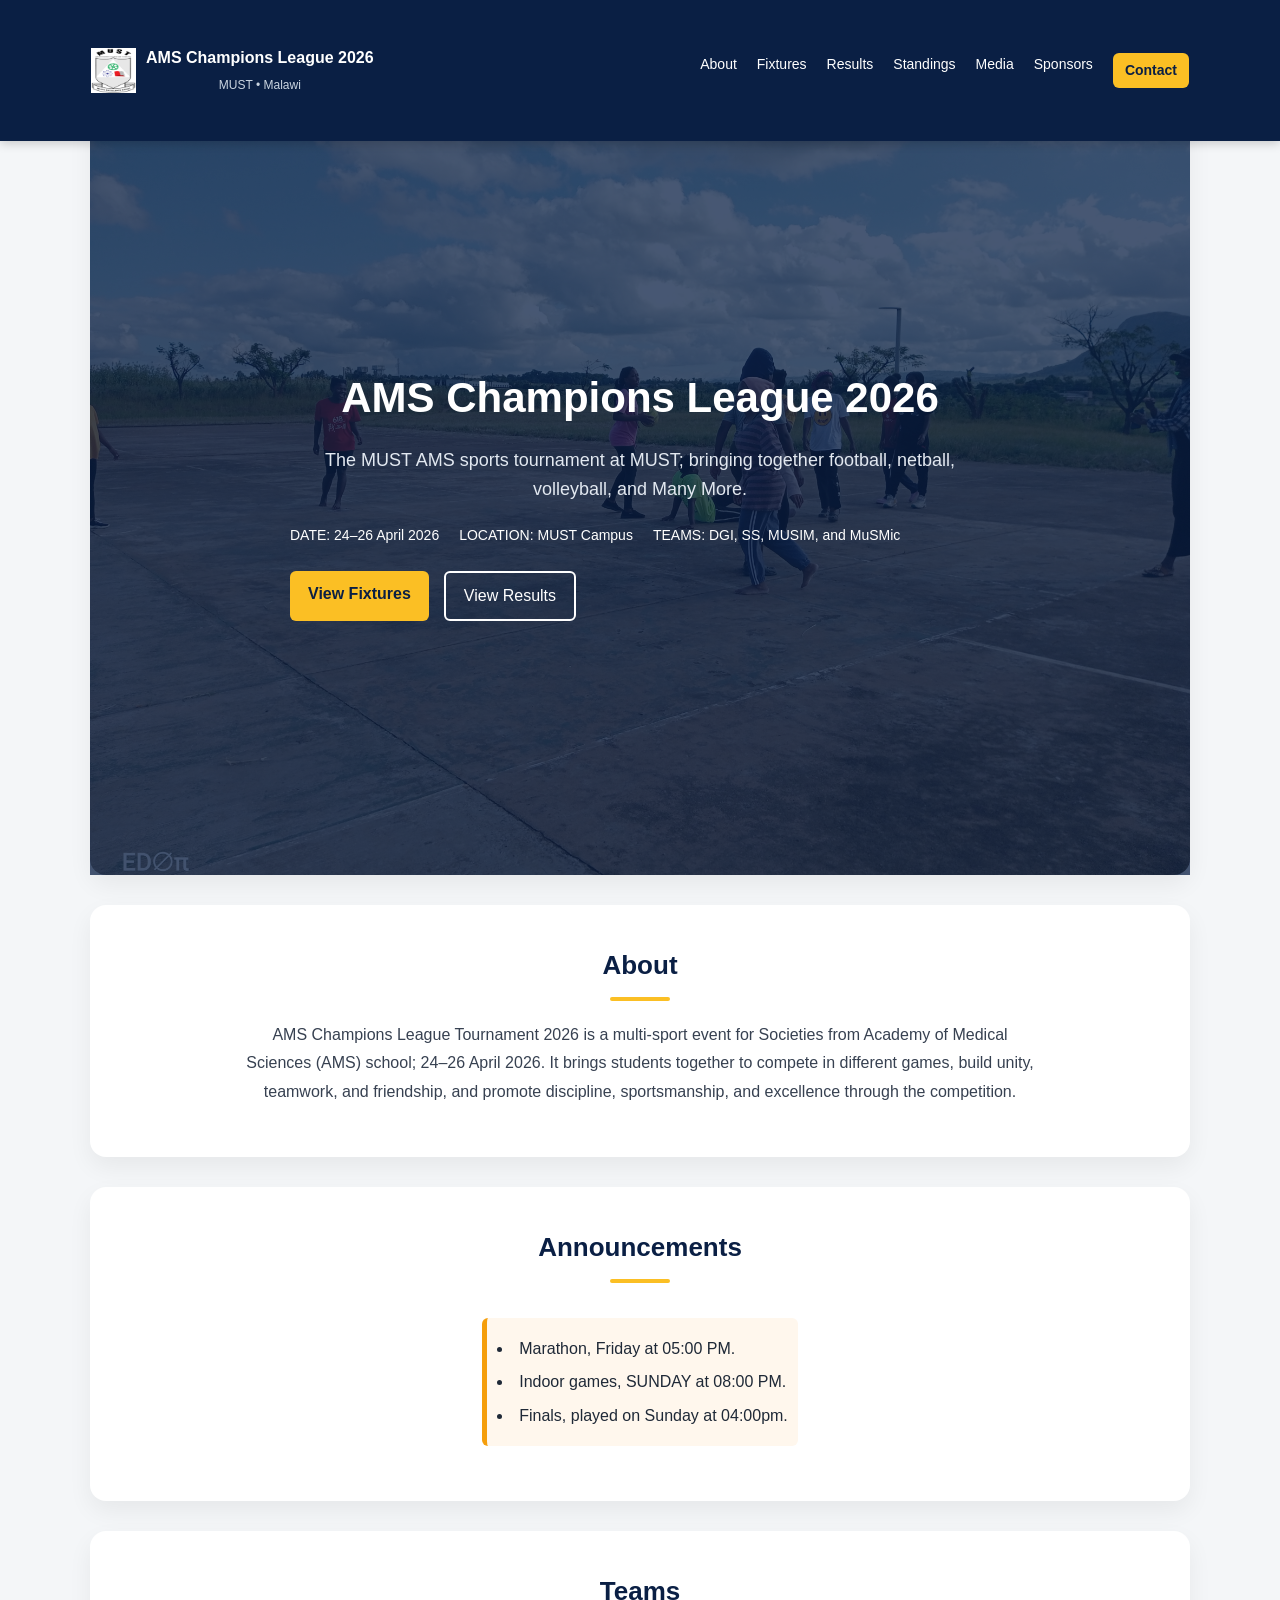
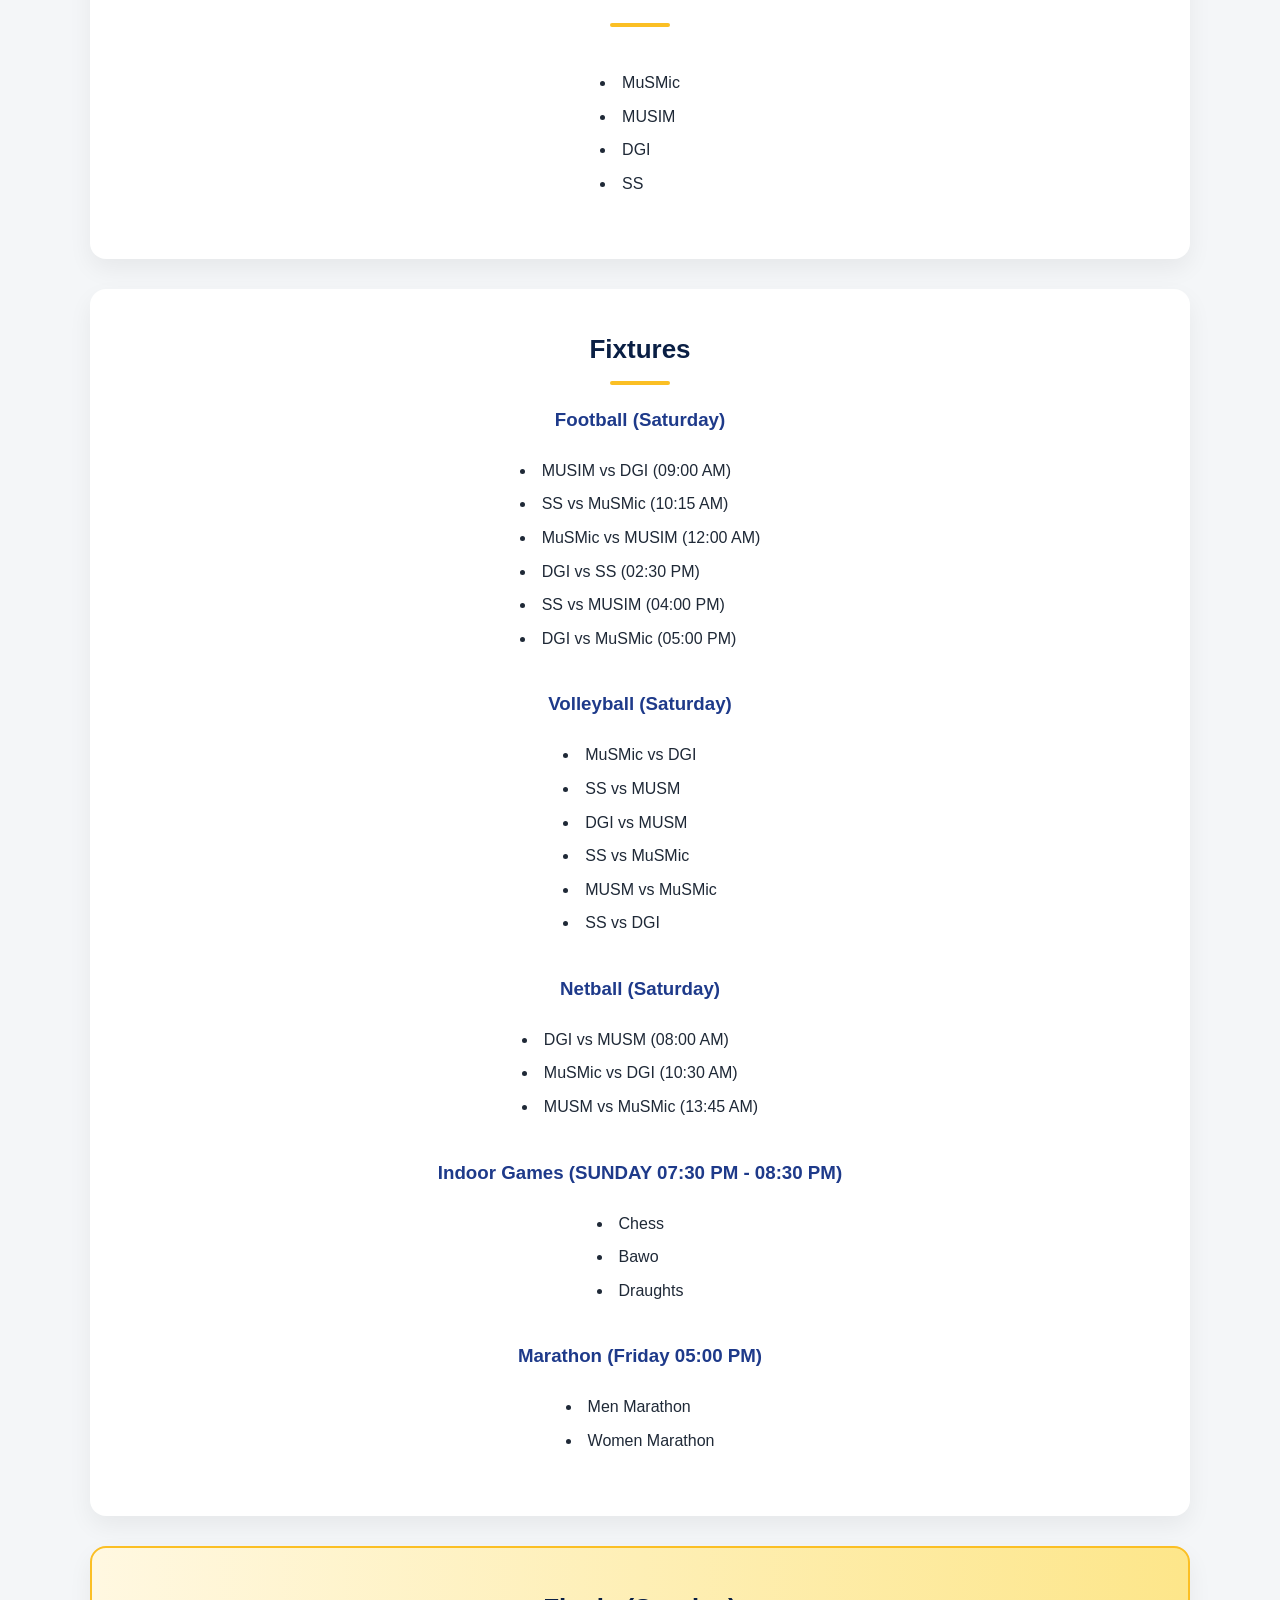
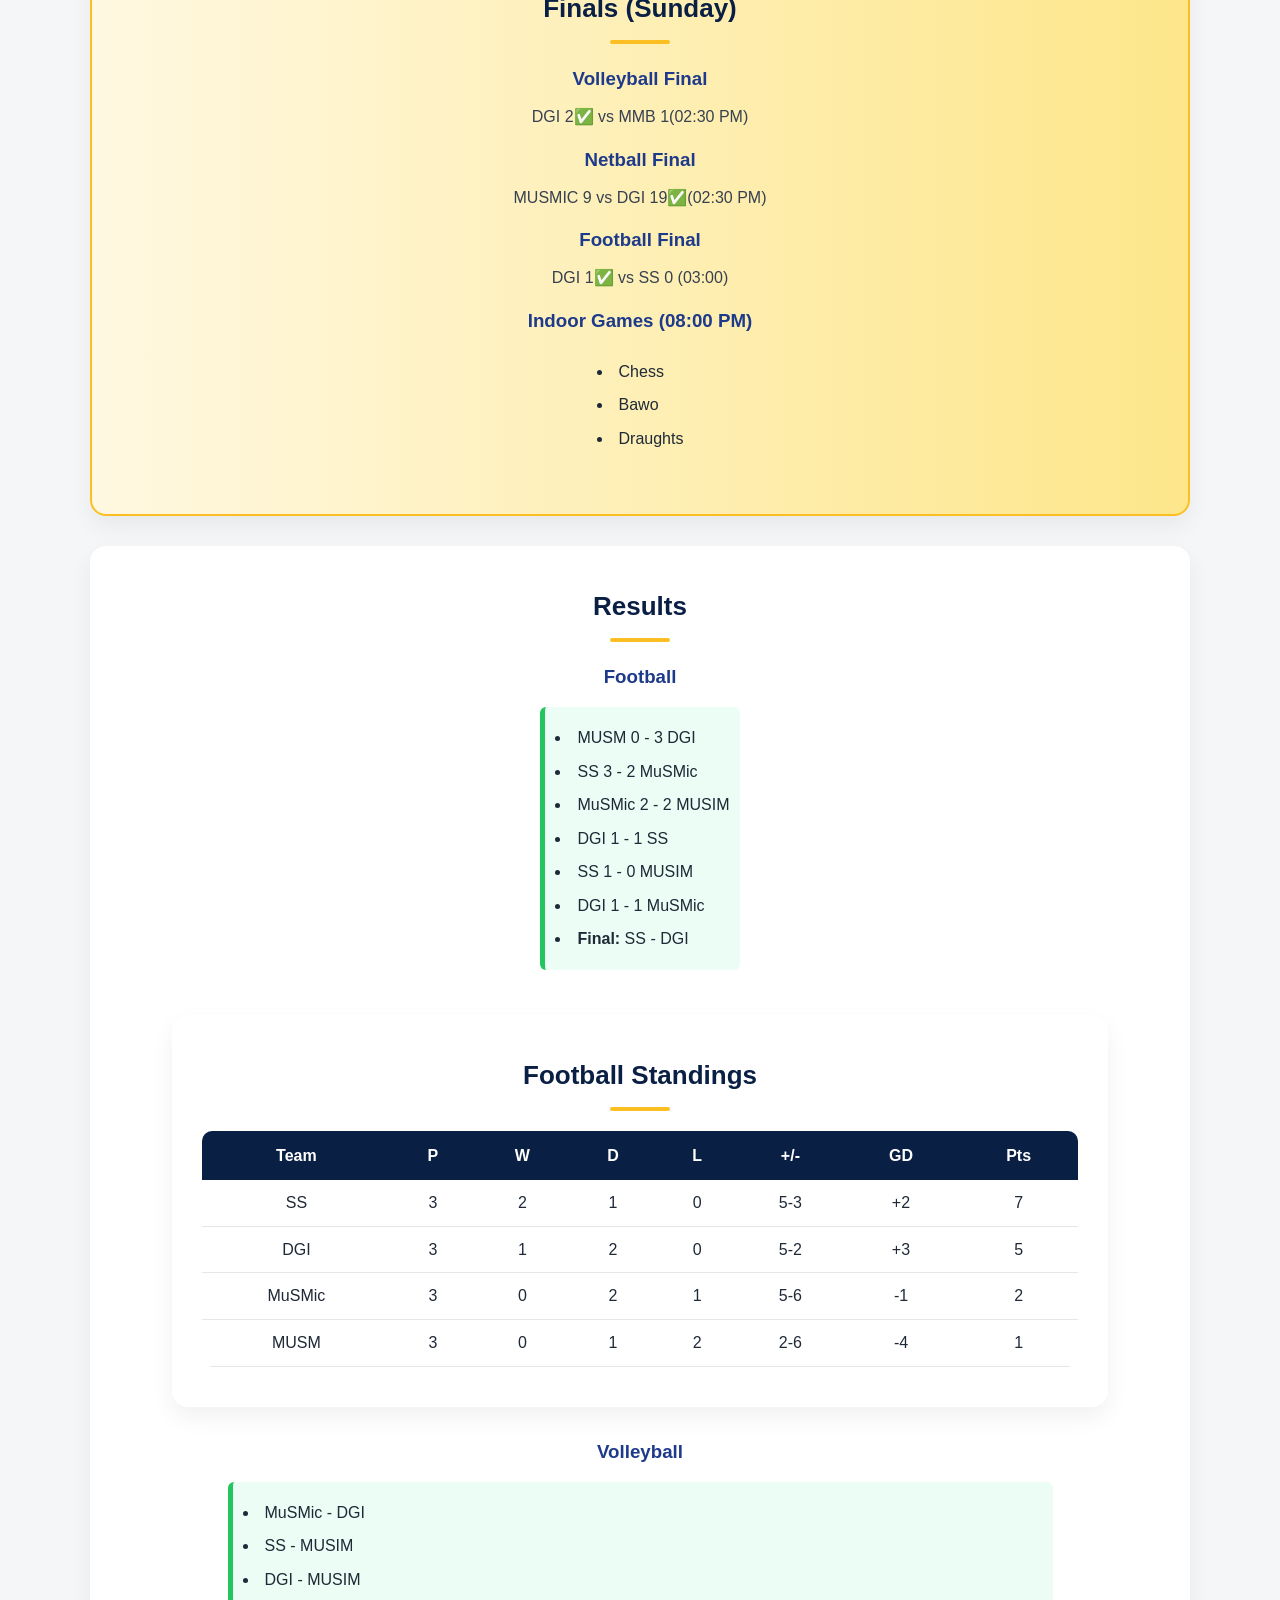
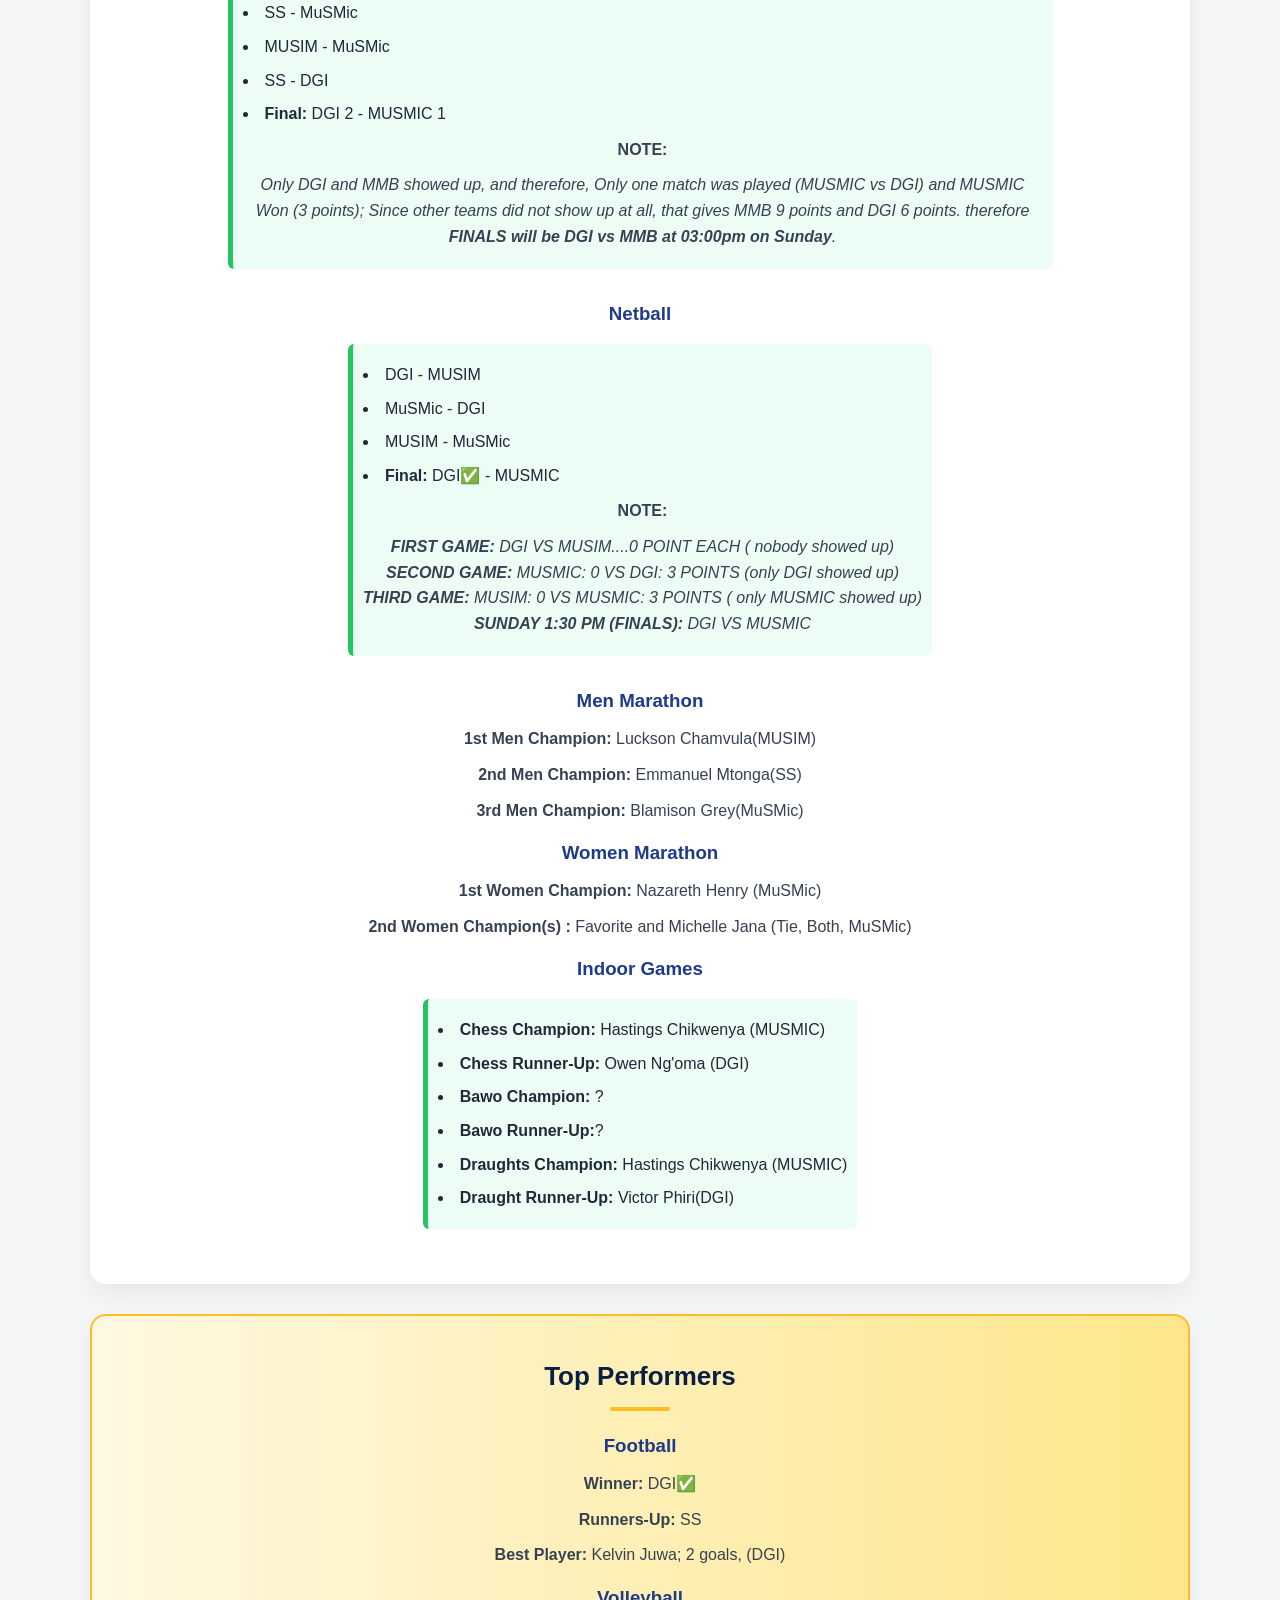
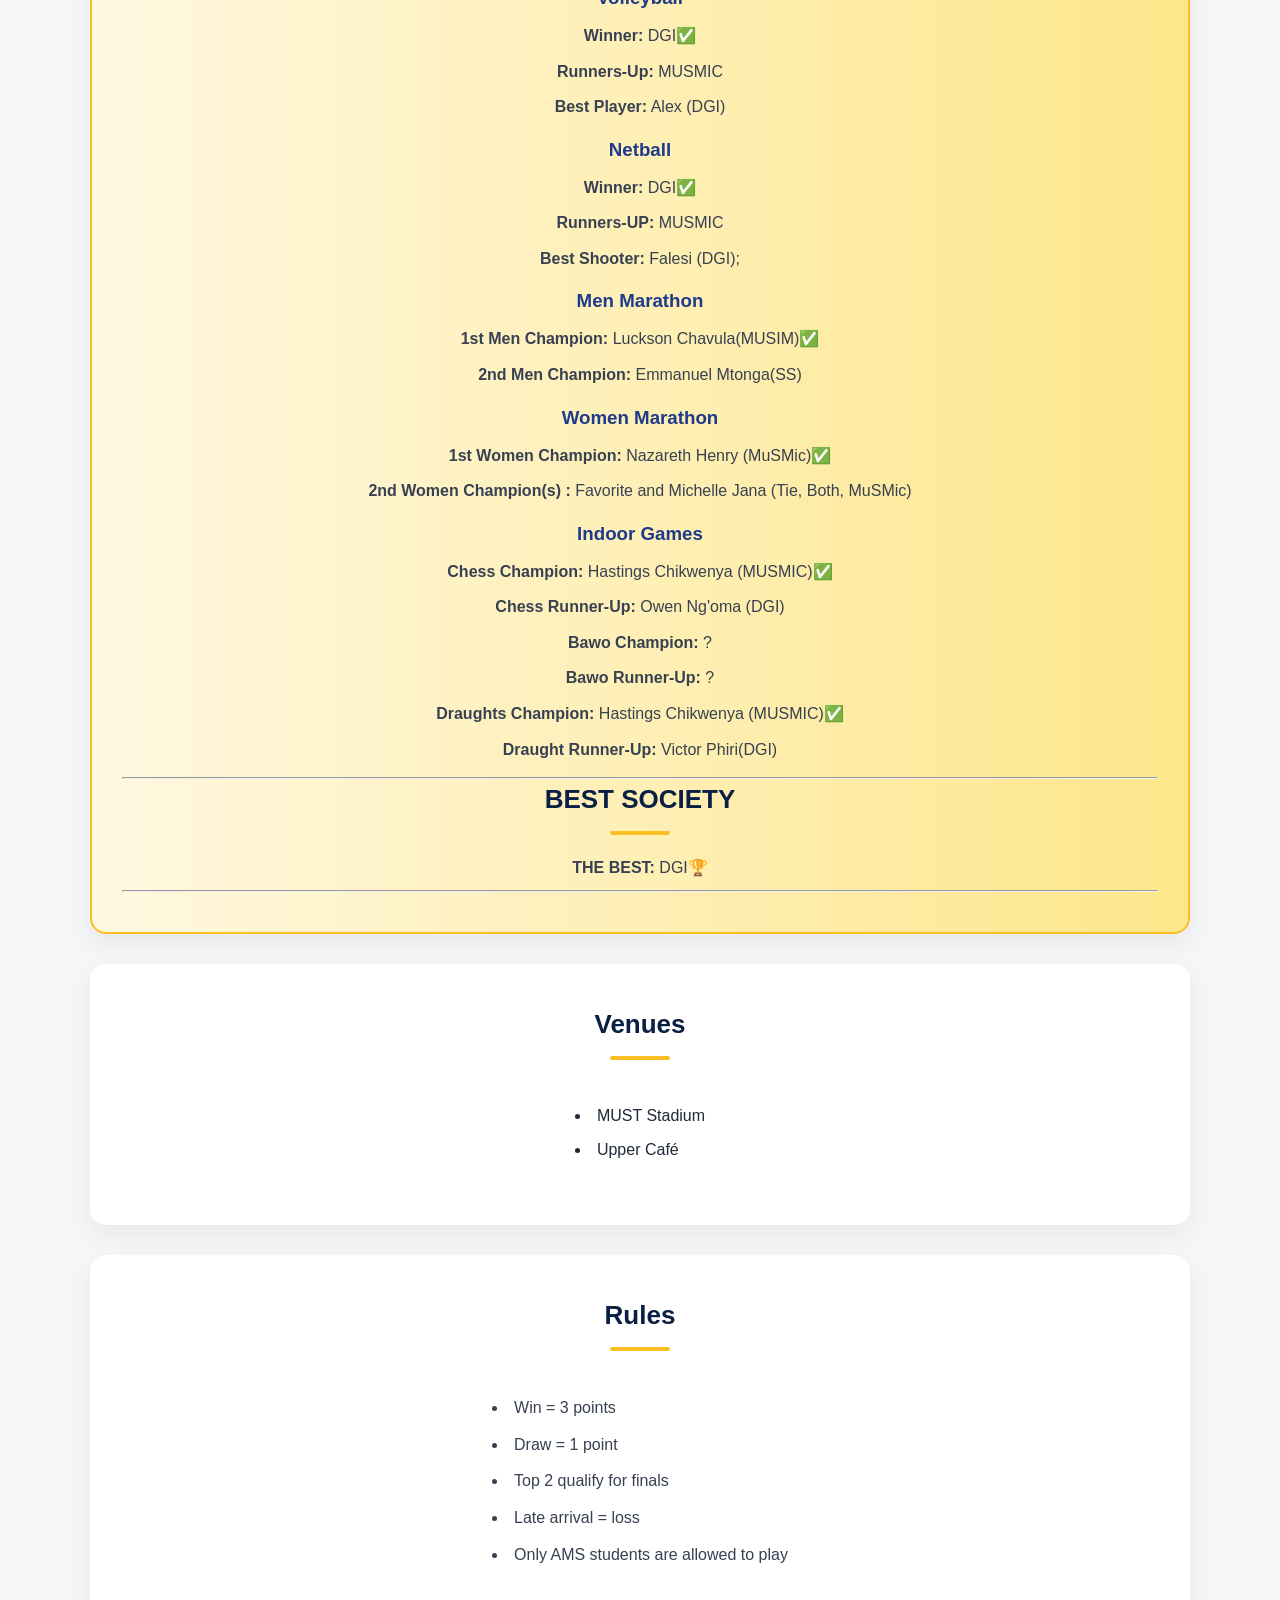
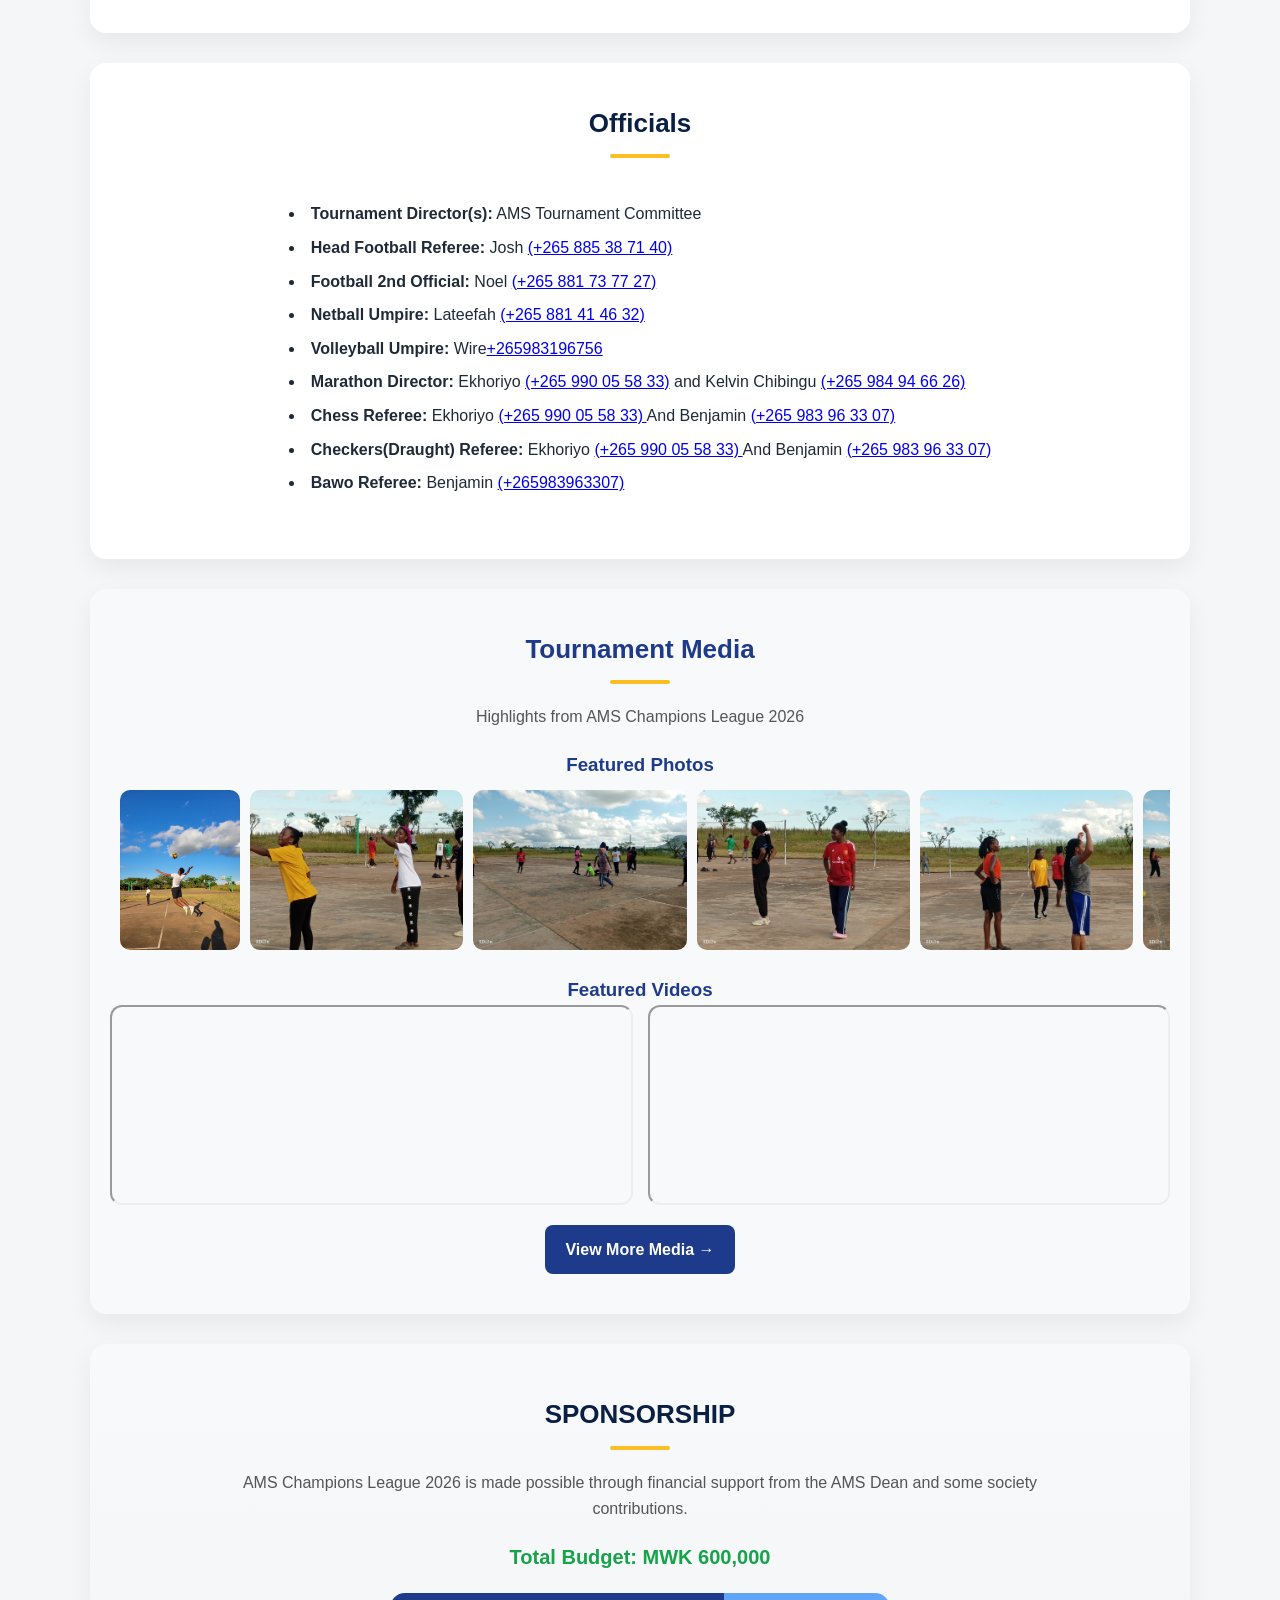
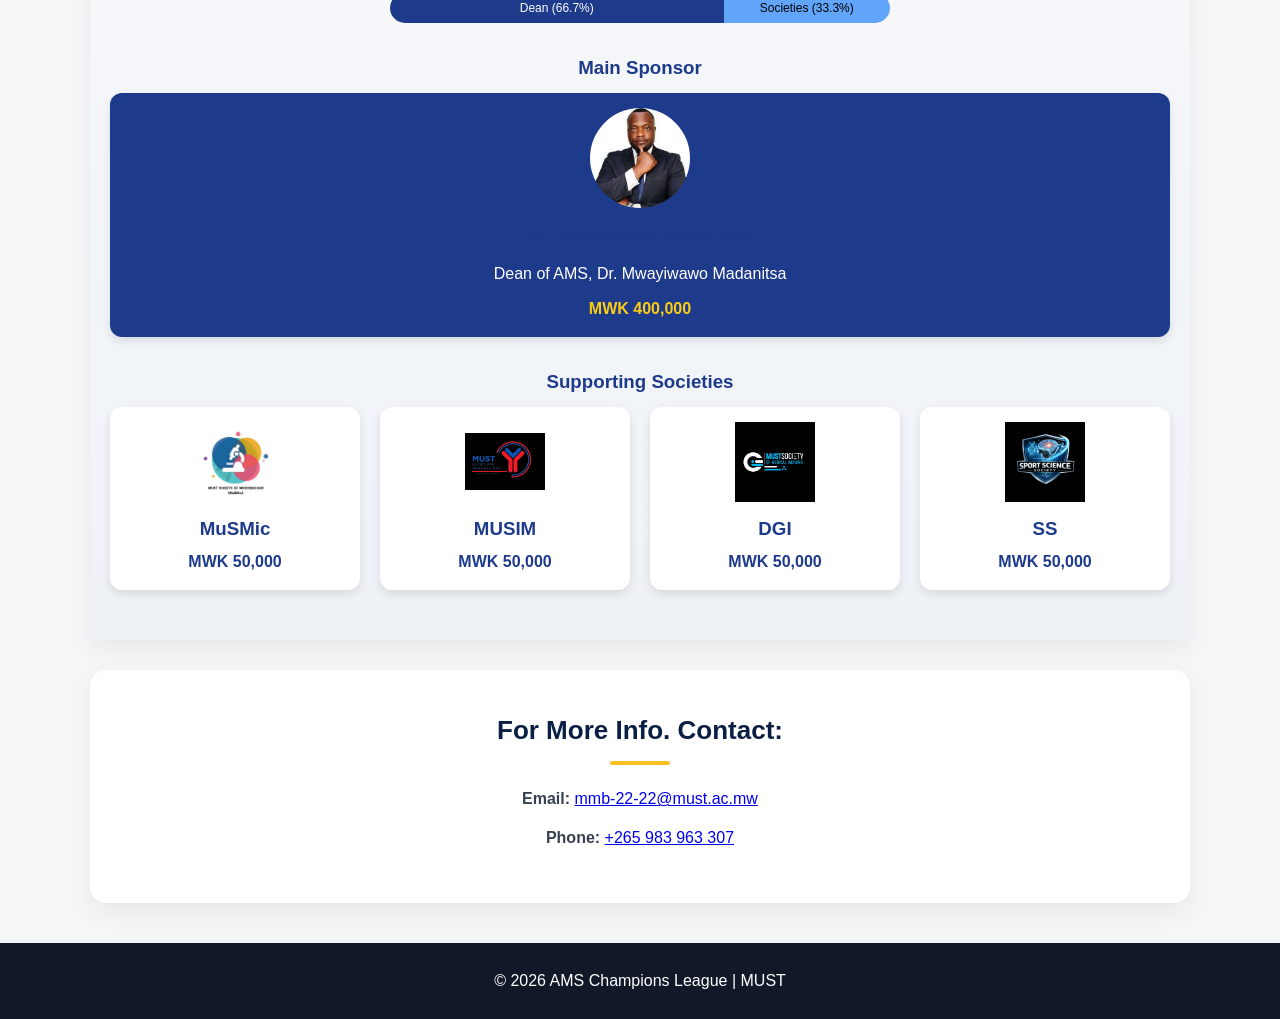
==== index.html @ af63aebc "Update index.html" ====
<!doctype html>
<html lang="en">
  <head>
    <meta charset="UTF-8" />
    <meta name="viewport" content="width=device-width, initial-scale=1.0" />

    <!-- SEO TITLE -->
    <title>AMS Champions League 2026 | MUST Sports Tournament Malawi</title>

    <!-- SEO META -->
    <meta
      name="description"
      content="AMS Champions League Tournament 2026 at MUST Malawi. Fixtures, results, standings, and top performers from football, netball, volleyball, and marathon."
    />

    <meta
      name="keywords"
      content="AMS tournament MUST, Malawi sports tournament, university football Malawi, netball, volleyball, MUST AMS Champions League"
    />

    <meta name="author" content="AMS Tournament Committee" />

    <!-- GOOGLE VERIFICATION (REPLACE CONTENT) -->
    <meta
      name="google-site-verification"
      content="n_PELz0Pw5hEDOV2VxCA59OP6aTPgPUkSBhqLJ1dnFs"
    />
    <!-- ROBOTS -->
    <meta name="robots" content="index, follow" />
    <link rel="stylesheet" href="styles.css" />
  </head>

  <body>
    <!-- ===== HEADER ===== -->
    <!-- ===== HEADER / NAVBAR (PRO LEVEL) ===== -->
    <header class="main-header">
      <div class="container nav-container">
        <!-- LOGO + TITLE -->
        <div class="brand">
          <img src="media/must logo.png" alt="MUST Logo" />
          <div>
            <h1>AMS Champions League 2026</h1>
            <span>MUST • Malawi</span>
          </div>
        </div>

        <!-- NAVIGATION -->
        <nav class="nav-links">
          <a href="#about">About</a>
          <a href="#fixtures">Fixtures</a>
          <a href="#results">Results</a>
          <a href="#standings">Standings</a>
          <a href="#media">Media</a>
          <a href="#sponsors">Sponsors</a>
          <a href="#contact" class="nav-cta">Contact</a>
        </nav>
      </div>
    </header>

    <!-- ===== HERO SECTION (VERY IMPORTANT) ===== -->
    <section class="hero">
      <div class="hero-overlay"></div>

      <div class="hero-content container">
        <h1>AMS Champions League 2026</h1>
        <p class="hero-subtitle">
          The MUST AMS sports tournament at MUST; bringing together football,
          netball, volleyball, and Many More.
        </p>

        <div class="hero-info">
          <span>DATE: 24–26 April 2026</span>
          <span>LOCATION: MUST Campus</span>
          <span>TEAMS: DGI, SS, MUSIM, and MuSMic </span>
        </div>

        <div class="hero-buttons">
          <a href="#fixtures" class="btn-primary">View Fixtures</a>
          <a href="#results" class="btn-secondary">View Results</a>
        </div>
      </div>
    </section>
    <!-- ===== ABOUT ===== -->
    <section id="about">
      <h2>About</h2>
      <p>
        AMS Champions League Tournament 2026 is a multi-sport event for
        Societies from Academy of Medical Sciences (AMS) school; 24–26 April
        2026. It brings students together to compete in different games, build
        unity, teamwork, and friendship, and promote discipline, sportsmanship,
        and excellence through the competition.
      </p>
    </section>

    <!-- ===== ANNOUNCEMENTS ===== -->
    <section id="announcements">
      <h2>Announcements</h2>
      <ul>
        <li>Marathon, Friday at 05:00 PM.</li>
        <li>Indoor games, SUNDAY at 08:00 PM.</li>
        <li>Finals, played on Sunday at 04:00pm.</li>
      </ul>
    </section>

    <!-- ===== TEAMS ===== -->
    <section id="teams">
      <h2>Teams</h2>
      <ul>
        <li>MuSMic</li>
        <li>MUSIM</li>
        <li>DGI</li>
        <li>SS</li>
      </ul>
    </section>

    <!-- ===== FIXTURES ===== -->
    <section id="fixtures">
      <h2>Fixtures</h2>

      <h3>Football (Saturday)</h3>
      <ul>
        <li>MUSIM vs DGI (09:00 AM)</li>
        <li>SS vs MuSMic (10:15 AM)</li>
        <li>MuSMic vs MUSIM (12:00 AM)</li>
        <li>DGI vs SS (02:30 PM)</li>
        <li>SS vs MUSIM (04:00 PM)</li>
        <li>DGI vs MuSMic (05:00 PM)</li>
      </ul>

      <h3>Volleyball (Saturday)</h3>
      <ul>
        <li>MuSMic vs DGI</li>
        <li>SS vs MUSM</li>
        <li>DGI vs MUSM</li>
        <li>SS vs MuSMic</li>
        <li>MUSM vs MuSMic</li>
        <li>SS vs DGI</li>
      </ul>

      <h3>Netball (Saturday)</h3>
      <ul>
        <li>DGI vs MUSM (08:00 AM)</li>
        <li>MuSMic vs DGI (10:30 AM)</li>
        <li>MUSM vs MuSMic (13:45 AM)</li>
      </ul>

      <h3>Indoor Games (SUNDAY 07:30 PM - 08:30 PM)</h3>
      <ul>
        <li>Chess</li>
        <li>Bawo</li>
        <li>Draughts</li>
      </ul>

      <h3>Marathon (Friday 05:00 PM)</h3>
      <ul>
        <li>Men Marathon</li>
        <li>Women Marathon</li>
      </ul>
    </section>

    <!-- ===== FINALS ===== -->
    <section id="finals">
      <h2>Finals (Sunday)</h2>

      <h3>Volleyball Final</h3>
      <p>DGI 2✅ vs MMB 1(02:30 PM)</p>

      <h3>Netball Final</h3>
      <p>MUSMIC 9 vs DGI 19✅(02:30 PM)</p>

      <h3>Football Final</h3>
      <p>DGI 1✅ vs SS 0 (03:00)</p>

      <h3>Indoor Games (08:00 PM)</h3>
      <ul>
        <li>Chess</li>
        <li>Bawo</li>
        <li>Draughts</li>
      </ul>
    </section>

    <!-- ===== RESULTS ===== -->
    <!-- ===== STANDINGS ===== -->
    <section id="results">
      <h2>Results</h2>

      <h3>Football</h3>
      <ul>
        <li>MUSM 0 - 3 DGI</li>
        <li>SS 3 - 2 MuSMic</li>
        <li>MuSMic 2 - 2 MUSIM</li>
        <li>DGI 1 - 1 SS</li>
        <li>SS 1 - 0 MUSIM</li>
        <li>DGI 1 - 1 MuSMic</li>
        <li><strong>Final:</strong> SS - DGI</li>
      </ul>
      <section id="standings">
        <h2>Football Standings</h2>
        <table>
          <tr>
            <th>Team</th>
            <th>P</th>
            <th>W</th>
            <th>D</th>
            <th>L</th>
            <th>+/-</th>
            <th>GD</th>
            <th>Pts</th>
          </tr>
          <tr>
            <td>SS</td>
            <td>3</td>
            <td>2</td>
            <td>1</td>
            <td>0</td>
            <td>5-3</td>
            <td>+2</td>
            <td>7</td>
          </tr>
          <tr>
            <td>DGI</td>
            <td>3</td>
            <td>1</td>
            <td>2</td>
            <td>0</td>
            <td>5-2</td>
            <td>+3</td>
            <td>5</td>
          </tr>

          <tr>
            <td>MuSMic</td>
            <td>3</td>
            <td>0</td>
            <td>2</td>
            <td>1</td>
            <td>5-6</td>
            <td>-1</td>
            <td>2</td>
          </tr>
          <tr>
            <td>MUSM</td>
            <td>3</td>
            <td>0</td>
            <td>1</td>
            <td>2</td>
            <td>2-6</td>
            <td>-4</td>
            <td>1</td>
          </tr>
        </table>
      </section>

      <h3>Volleyball</h3>
      <ul>
        <li>MuSMic - DGI</li>
        <li>SS - MUSIM</li>
        <li>DGI - MUSIM</li>
        <li>SS - MuSMic</li>
        <li>MUSIM - MuSMic</li>
        <li>SS - DGI</li>
        <li><strong>Final:</strong> DGI 2 - MUSMIC 1</li>
        <p><strong>NOTE:</strong></p>
        <p>
          <em>
            Only DGI and MMB showed up, and therefore, Only one match was played
            (MUSMIC vs DGI) and MUSMIC Won (3 points); Since other teams did not
            show up at all, that gives MMB 9 points and DGI 6 points.
            therefore<strong>
              FINALS will be DGI vs MMB at 03:00pm on Sunday</strong
            >.
          </em>
        </p>
      </ul>

      <h3>Netball</h3>
      <ul>
        <li>DGI - MUSIM</li>
        <li>MuSMic - DGI</li>
        <li>MUSIM - MuSMic</li>
        <li><strong>Final:</strong> DGI✅ - MUSMIC</li>
        <p><strong>NOTE:</strong></p>
        <p>
          <em>
            <strong>FIRST GAME:</strong>
            DGI VS MUSIM....0 POINT EACH ( nobody showed up)<br />
            <strong>SECOND GAME:</strong>
            MUSMIC: 0 VS DGI: 3 POINTS (only DGI showed up)<br />
            <strong>THIRD GAME:</strong>
            MUSIM: 0 VS MUSMIC: 3 POINTS ( only MUSMIC showed up)<br />
            <strong>SUNDAY 1:30 PM (FINALS):</strong>
            DGI VS MUSMIC
          </em>
        </p>
      </ul>

      <h3>Men Marathon</h3>
      <p><strong>1st Men Champion:</strong> Luckson Chamvula(MUSIM)</p>
      <p><strong>2nd Men Champion:</strong> Emmanuel Mtonga(SS)</p>
      <p><strong>3rd Men Champion:</strong> Blamison Grey(MuSMic)</p>
      <h3>Women Marathon</h3>
      <p><strong>1st Women Champion:</strong> Nazareth Henry (MuSMic)</p>
      <p>
        <strong>2nd Women Champion(s) :</strong> Favorite and Michelle Jana
        (Tie, Both, MuSMic)
      </p>

      <h3>Indoor Games</h3>
      <ul>
        <li><strong>Chess Champion:</strong> Hastings Chikwenya (MUSMIC)</li>
        <li><strong>Chess Runner-Up:</strong> Owen Ng'oma (DGI)</li>
        <li><strong>Bawo Champion:</strong> ?</li>
        <li><strong>Bawo Runner-Up:</strong>?</li>
        <li><strong>Draughts Champion:</strong> Hastings Chikwenya (MUSMIC)</li>
        <li><strong>Draught Runner-Up:</strong> Victor Phiri(DGI)</li>
      </ul>
    </section>

    <!-- ===== TOP PERFORMERS ===== -->
    <section id="performers">
      <h2>Top Performers</h2>

      <h3>Football</h3>
      <p><strong>Winner:</strong> DGI✅</p>
      <p><strong>Runners-Up:</strong> SS</p>
      <p><strong>Best Player:</strong> Kelvin Juwa; 2 goals, (DGI)</p>

      <h3>Volleyball</h3>
      <p><strong>Winner:</strong> DGI✅</p>
      <p><strong>Runners-Up:</strong> MUSMIC</p>
      <p><strong>Best Player:</strong> Alex (DGI)</p>

      <h3>Netball</h3>
      <p><strong>Winner:</strong> DGI✅</p>
      <p><strong>Runners-UP:</strong> MUSMIC</p>
      <p><strong>Best Shooter:</strong> Falesi (DGI);</p>

      <h3>Men Marathon</h3>
      <p><strong>1st Men Champion:</strong> Luckson Chavula(MUSIM)✅</p>
      <p><strong>2nd Men Champion:</strong> Emmanuel Mtonga(SS)</p>
      <h3>Women Marathon</h3>
      <p><strong>1st Women Champion:</strong> Nazareth Henry (MuSMic)✅</p>
      <p>
        <strong>2nd Women Champion(s) :</strong> Favorite and Michelle Jana
        (Tie, Both, MuSMic)
      </p>

      <h3>Indoor Games</h3>
      <p><strong>Chess Champion:</strong> Hastings Chikwenya (MUSMIC)✅</p>
      <p><strong>Chess Runner-Up:</strong> Owen Ng'oma (DGI)</p>
      <p><strong>Bawo Champion:</strong> ?</p>
      <p><strong>Bawo Runner-Up:</strong> ?</p>
      <p><strong>Draughts Champion:</strong> Hastings Chikwenya (MUSMIC)✅</p>
      <p><strong>Draught Runner-Up:</strong> Victor Phiri(DGI)</p>
      <h3></h3>
      <hr />
      <h2>BEST SOCIETY</h2>
      <p><strong>THE BEST:</strong> DGI🏆</p>
      <hr />
    </section>

    <!-- ===== VENUES ===== -->
    <section id="venues">
      <h2>Venues</h2>
      <ul>
        <li>MUST Stadium</li>
        <li>Upper Café</li>
      </ul>
    </section>

    <!-- ===== RULES ===== -->
    <section id="rules">
      <h2>Rules</h2>
      <ul>
        <li>Win = 3 points</li>
        <li>Draw = 1 point</li>
        <li>Top 2 qualify for finals</li>
        <li>Late arrival = loss</li>
        <li>Only AMS students are allowed to play</li>
      </ul>
    </section>

    <!-- ===== OFFICIALS ===== -->
    <section id="officials">
      <h2>Officials</h2>
      <ul>
        <li>
          <strong>Tournament Director(s):</strong> AMS Tournament Committee
        </li>
        <li>
          <strong>Head Football Referee:</strong> Josh
          <a href="tel:+265885387140">(+265 885 38 71 40)</a>
        </li>
        <li>
          <strong>Football 2nd Official:</strong> Noel
          <a href="tel:+265881737727">(+265 881 73 77 27)</a>
        </li>
        <li>
          <strong>Netball Umpire:</strong> Lateefah
          <a href="tel:+265881414632">(+265 881 41 46 32)</a>
        </li>
        <li>
          <strong>Volleyball Umpire:</strong> Wire<a
            href="tel:+265 983 19 67 56"
            >+265983196756</a
          >
        </li>
        <li>
          <strong>Marathon Director:</strong> Ekhoriyo
          <a href="tel:+265990055833">(+265 990 05 58 33)</a> and Kelvin
          Chibingu <a href="tel:+265984946626">(+265 984 94 66 26)</a>
        </li>
        <li>
          <strong>Chess Referee:</strong> Ekhoriyo
          <a href="tel:+265990055833">(+265 990 05 58 33) </a> And Benjamin
          <a href="tel:+265983963307">(+265 983 96 33 07)</a>
        </li>
        <li>
          <strong>Checkers(Draught) Referee: </strong> Ekhoriyo
          <a href="tel:+265990055833">(+265 990 05 58 33) </a> And Benjamin
          <a href="tel:+265983963307">(+265 983 96 33 07)</a>
        </li>
        <li>
          <strong>Bawo Referee:</strong> Benjamin
          <a href="tel:+265983963307"> (+265983963307)</a>
        </li>
      </ul>
    </section>

    <!-- ===== MEDIA PREVIEW SECTION ===== -->
    <section id="media">
      <h2>Tournament Media</h2>
      <p class="media-intro">Highlights from AMS Champions League 2026</p>

      <!-- PHOTO PREVIEW -->
      <h3>Featured Photos</h3>
      <div class="scroll-gallery">
        <img src="media/volleyball8.jpg" onclick="openLightbox(this.src)" />
        <img src="media/netball2.jpg" onclick="openLightbox(this.src)" />
        <img src="media/netball12.jpg" onclick="openLightbox(this.src)" />
        <img src="media/netball7.jpg" onclick="openLightbox(this.src)" />
        <img src="media/netball11.jpg" onclick="openLightbox(this.src)" />
        <img src="media/netball5.jpg" onclick="openLightbox(this.src)" />
        <img src="media/volleyball5.jpg" onclick="openLightbox(this.src)" />
        <img src="media/netball3.jpg" onclick="openLightbox(this.src)" />
      </div>

      <!-- VIDEO PREVIEW -->
      <h3>Featured Videos</h3>
      <div class="video-box">
        <iframe
          src="https://www.youtube.com/embed/yEaQROZvEVY"
          allowfullscreen
        ></iframe>

        <iframe
          src="https://www.youtube.com/embed/pCArCYyGtr4"
          allowfullscreen
        ></iframe>
      </div>

      <!-- MORE BUTTON -->

      <div class="more-media">
        <a href="media.html" class="more-btn">View More Media →</a>
      </div>
    </section>

    <!-- ===== SPONSORS / FUNDING (PRO) ===== -->
    <section id="sponsors">
      <h2>SPONSORSHIP</h2>

      <p class="sponsor-intro">
        AMS Champions League 2026 is made possible through financial
        support from the AMS Dean and some society contributions.
      </p>

      <!-- TOTAL -->
      <div class="total-box">Total Budget: <strong>MWK 600,000</strong></div>

      <!-- CONTRIBUTION BAR -->
      <div class="fund-bar">
        <div class="dean-bar" style="width: 66.7%">Dean (66.7%)</div>
        <div class="society-bar" style="width: 33.3%">Societies (33.3%)</div>
      </div>

      <!-- ===== TITLE SPONSOR ===== -->
      <h3 class="tier-title">Main Sponsor</h3>
      <div class="sponsor-grid">
        <div class="sponsor-item main-sponsor">
          <img
            src="media/Dr Madanitsa.jpg"
            alt="Dr Madanitsa"
            class="zoomable"
            onclick="openLightbox(this.src)"
          />
          <h3>Dr. Mwayiwawo Madanitsa</h3>
          <p style="color: white">Dean of AMS, Dr. Mwayiwawo Madanitsa</p>
          <span>MWK 400,000</span>
        </div>
      </div>

      <!-- ===== SUPPORTING SPONSORS ===== -->
      <h3 class="tier-title">Supporting Societies</h3>
      <div class="sponsor-grid">
        <div class="sponsor-item">
          <img src="media/musmic logo.png" alt="MuSMic" />
          <h3>MuSMic</h3>
          <span>MWK 50,000</span>
        </div>

        <div class="sponsor-item">
          <img src="media/MUSIM LOGO.jpg" alt="MUSIM" />
          <h3>MUSIM</h3>
          <span>MWK 50,000</span>
        </div>

        <div class="sponsor-item">
          <img src="media/dgi logo.jpg" alt="DGI" />
          <h3>DGI</h3>
          <span>MWK 50,000</span>
        </div>

        <div class="sponsor-item">
          <img src="media/SS logo.jpg" alt="SS" />
          <h3>SS</h3>
          <span>MWK 50,000</span>
        </div>
      </div>
    </section>
    <!-- ===== CONTACT ===== -->
    <section id="contact">
      <h2>For More Info. Contact:</h2>
      <p>
        <strong>Email:</strong>
        <a href="mailto:mmb-22-22@must.ac.mw">mmb-22-22@must.ac.mw</a>
      </p>
      <p>
        <strong>Phone:</strong> <a href="tel:+265983963307">+265 983 963 307</a>
      </p>
    </section>

    <!-- ===== FOOTER ===== -->
    <footer>
      <p>© 2026 AMS Champions League | MUST</p>
    </footer>
    <script>
      const videos = document.querySelectorAll("video");

      videos.forEach((video) => {
        video.addEventListener("play", () => {
          videos.forEach((v) => {
            if (v !== video) v.pause();
          });
        });
      });
      let lastScrollY = window.scrollY;
      const header = document.querySelector(".main-header");

      window.addEventListener("scroll", () => {
        const currentScrollY = window.scrollY;

        if (currentScrollY > lastScrollY) {
          // scrolling DOWN → hide header
          header.classList.add("hide");
        } else {
          // scrolling UP → show header
          header.classList.remove("hide");
        }

        lastScrollY = currentScrollY;
      });

      function openLightbox(src) {
        document.getElementById("lightbox").style.display = "flex";
        document.getElementById("lightbox-img").src = src;
      }

      function closeLightbox() {
        document.getElementById("lightbox").style.display = "none";
      }
    </script>
    <!-- ===== LIGHTBOX ===== -->
    <div id="lightbox" class="lightbox" onclick="closeLightbox()">
      <img id="lightbox-img" src="" alt="Expanded Image" />
    </div>
  </body>
</html>
---- styles.css ----
/* ===== ROOT COLORS (PRO LEVEL PALETTE) ===== */
:root {
  --primary: #0a1f44; /* Deep navy (authority) */
  --secondary: #1e3a8a; /* Royal blue */
  --accent: #fbbf24; /* Gold highlight */
  --success: #22c55e; /* Green */
  --info: #3b82f6; /* Blue */
  --warning: #f59e0b; /* Orange */
  --danger: #ef4444; /* Red */
  --light: #f8fafc; /* Background */
  --white: #ffffff;
  --text: #1f2937;
  --shadow: rgba(0, 0, 0, 0.08);
}

/* ===== RESET ===== */
* {
  margin: 0;
  padding: 0;
  box-sizing: border-box;
}

/* ===== BODY ===== */
body {
  font-family: "Segoe UI", system-ui, sans-serif;
  background: var(--light);
  color: var(--text);
  line-height: 1.6;
}

/* ===== GLOBAL CONTAINER ===== */
.container {
  width: 90%;
  max-width: 1200px;
  margin: auto;
}

/* ===== HEADER ===== */
.main-header {
  position: sticky;
  top: 0;
  z-index: 1000;
  background: #0a1f44;
  box-shadow: 0 2px 10px rgba(0, 0, 0, 0.2);
}

.nav-container {
  display: flex;
  justify-content: space-between;
  align-items: center;
  padding: 15px 0;
}

/* BRAND */
.brand {
  display: flex;
  align-items: center;
  gap: 10px;
  color: white;
}

.brand img {
  width: 45px;
  height: 45px;
}

.brand h1 {
  font-size: 16px;
  margin: 0;
}

.brand span {
  font-size: 12px;
  color: #cbd5e1;
}

/* NAV LINKS */
.nav-links {
  display: flex;
  gap: 20px;
}

.nav-links a {
  color: white;
  text-decoration: none;
  font-size: 14px;
  transition: 0.3s;
}

.nav-links a:hover {
  color: #fbbf24;
}

/* CTA BUTTON */
.nav-cta {
  background: #fbbf24;
  color: #0a1f44 !important;
  padding: 6px 12px;
  border-radius: 6px;
  font-weight: bold;
}

/* ===== HERO ===== */
.hero {
  position: relative;
  height: 85vh;
  background: url("media/netball12.jpg") center/cover no-repeat;
  display: flex;
  align-items: center;
  color: white;
}

.hero-overlay {
  position: absolute;
  inset: 0;
  background: rgba(10, 31, 68, 0.75);
}

.hero-content {
  position: relative;
  z-index: 2;
  max-width: 700px;
}

.hero h1 {
  font-size: 42px;
  margin-bottom: 15px;
}

.hero-subtitle {
  font-size: 18px;
  color: #e2e8f0;
  margin-bottom: 20px;
}

/* HERO INFO */
.hero-info {
  display: flex;
  gap: 20px;
  font-size: 14px;
  margin-bottom: 25px;
  flex-wrap: wrap;
}

/* BUTTONS */
.hero-buttons {
  display: flex;
  gap: 15px;
}

.btn-primary {
  background: #fbbf24;
  color: #0a1f44;
  padding: 10px 18px;
  border-radius: 6px;
  text-decoration: none;
  font-weight: bold;
}

.btn-secondary {
  border: 2px solid white;
  padding: 10px 18px;
  border-radius: 6px;
  text-decoration: none;
  color: white;
}

/* ===== SMART HEADER BEHAVIOR ===== */
.main-header {
  position: fixed;
  top: 0;
  left: 0;
  width: 100%;
  z-index: 1000;

  background: #0a1f44;
  box-shadow: 0 2px 10px rgba(0, 0, 0, 0.2);

  transition: transform 0.3s ease;
}

/* hidden state */
.main-header.hide {
  transform: translateY(-100%);
}

/* prevent content jump */
body {
  padding-top: 80px; /* adjust depending on header height */
}

/* ===== RESPONSIVE ===== */
@media (max-width: 768px) {
  .nav-links {
    display: none;
  }

  .hero h1 {
    font-size: 28px;
  }

  .hero {
    height: 70vh;
  }
}

/* ===== GLOBAL SECTION DESIGN (CENTERED PRO SYSTEM) ===== */
section {
  background: var(--white);
  margin: 30px auto;
  padding: 40px 30px;
  width: 90%;
  max-width: 1100px;

  border-radius: 16px;
  box-shadow: 0 10px 25px rgba(0, 0, 0, 0.06);

  text-align: center; /* KEY CHANGE */
  transition: 0.3s ease;
}

/* hover lift */
section:hover {
  transform: translateY(-4px);
}

/* ensure inner text doesn’t feel cramped */
section p {
  max-width: 800px;
  margin: 10px auto;
  text-align: center;
  color: #374151;
}

/* lists centered but readable */
section ul {
  list-style-position: inside;
  padding: 0;
  margin: 15px auto;
  display: inline-block;
  text-align: left; /* keeps readability */
}

/* headings centered */
h2 {
  text-align: center;
  margin-bottom: 20px;
  font-size: 26px;
  color: var(--primary);
  position: relative;
}

/* decorative underline */
h2::after {
  content: "";
  display: block;
  width: 60px;
  height: 4px;
  background: var(--accent);
  margin: 10px auto 0;
  border-radius: 2px;
}

h3 {
  margin-top: 15px;
  color: var(--secondary);
}

/* ===== LISTS ===== */
ul {
  margin-left: 20px;
  margin-top: 10px;
}

li {
  margin-bottom: 6px;
}

/* ===== SPECIAL SECTIONS ===== */
/* ===== TEXT-HEAVY SECTIONS POLISH ===== */
#about p,
#rules li,
#contact p {
  font-size: 16px;
  line-height: 1.8;
  color: #374151;
}

/* improve readability for announcements */
#announcements ul {
  display: inline-block;
  text-align: left;
  padding: 15px 20px;
  border-radius: 10px;
}

/* better spacing for lists */
li {
  margin: 8px 0;
}

#finals {
  background: linear-gradient(to right, #fff8e1, #fde68a);
  border: 2px solid var(--accent);
}

#results ul {
  background: #ecfdf5;
  border-left: 5px solid var(--success);
  padding: 10px;
  border-radius: 6px;
}

#announcements ul {
  background: #fff7ed;
  border-left: 5px solid var(--warning);
  padding: 10px;
  border-radius: 6px;
}

#performers {
  background: linear-gradient(to right, #fff8e1, #fde68a);
  border: 2px solid var(--accent);
}

/* ===== TABLE ===== */
table {
  width: 100%;
  border-collapse: collapse;
  margin-top: 15px;
  border-radius: 10px;
  overflow: hidden;
}

table th {
  background: var(--primary);
  color: var(--white);
  padding: 12px;
}

table td {
  padding: 10px;
  text-align: center;
  border-bottom: 1px solid #e5e7eb;
}

table tr:hover {
  background: #f1f5f9;
}

/* ===== MEDIA SECTION CLEAN STYLE ===== */
#media {
  padding: 40px 20px;
  background: #f8f9fa;
}

#media h2 {
  text-align: center;
  color: #1e3a8a;
}

.media-intro {
  text-align: center;
  color: #555;
  margin-bottom: 20px;
}

/* ===== IMAGE PREVIEW SCROLL ===== */
.scroll-gallery {
  display: flex;
  overflow-x: auto;
  gap: 10px;
  padding: 10px;
}

.scroll-gallery img {
  height: 160px;
  border-radius: 10px;
  cursor: pointer;
  transition: transform 0.3s;
}

.scroll-gallery img:hover {
  transform: scale(1.05);
}

/* ===== VIDEO PREVIEW ===== */
.video-box {
  display: grid;
  grid-template-columns: repeat(auto-fit, minmax(280px, 1fr));
  gap: 15px;
}

.video-box iframe {
  width: 100%;
  height: 200px;
  border-radius: 12px;
}

/* ===== MORE BUTTON ===== */
.more-media {
  text-align: center;
  margin-top: 20px;
}

.more-btn {
  display: inline-block;
  background: #1e3a8a;
  color: white;
  padding: 12px 20px;
  border-radius: 8px;
  text-decoration: none;
  font-weight: bold;
  transition: 0.3s;
}

.more-btn:hover {
  background: #0f265d;
}

/* ===== FOOTER ===== */
footer {
  background: var(--primary);
  color: var(--white);
  text-align: center;
  padding: 20px;
  margin-top: 40px;
}

/* ===== RESPONSIVE DESIGN ===== */
@media (max-width: 768px) {
  header {
    padding: 25px 10px;
  }

  .logo {
    max-width: 70px;
  }

  header h1 {
    font-size: 22px;
  }

  .subtitle {
    font-size: 14px;
  }

  section {
    width: 100%;
    padding: 18px;
  }

  nav a {
    font-size: 13px;
    margin-right: 12px;
  }

  table {
    display: block;
    overflow-x: auto;
  }

  table th,
  table td {
    white-space: nowrap;
    font-size: 12px;
  }
}

/* SMALL PHONES */
@media (max-width: 480px) {
  header h1 {
    font-size: 18px;
  }

  .subtitle {
    font-size: 12px;
  }

  nav a {
    font-size: 11px;
  }

  table th,
  table td {
    font-size: 10px;
  }
}

/* ===== MEDIA FULL PAGE ===== */

body {
  font-family: Arial, sans-serif;
  margin: 0;
  background: #f4f6f8;
}

/* HEADER */
header {
  text-align: center;
  padding: 30px;
  background: #1e3a8a;
  color: white;
}

/* FILTER BUTTONS */
.filters {
  text-align: center;
  margin: 20px 0;
}

.filters button {
  margin: 5px;
  padding: 10px 15px;
  border: none;
  background: #1e3a8a;
  color: white;
  border-radius: 6px;
  cursor: pointer;
}

.filters button:hover {
  background: #0f265d;
}

/* PHOTO GRID */
.grid {
  display: grid;
  grid-template-columns: repeat(auto-fit, minmax(200px, 1fr));
  gap: 12px;
  padding: 20px;
}

.grid img {
  width: 100%;
  height: 180px;
  object-fit: cover;
  border-radius: 10px;
  cursor: pointer;
  transition: 0.3s;
}

.grid img:hover {
  transform: scale(1.05);
}

/* VIDEO GRID */
.video-grid {
  display: grid;
  grid-template-columns: repeat(auto-fit, minmax(300px, 1fr));
  gap: 15px;
  padding: 20px;
}

.video-grid iframe {
  width: 100%;
  height: 220px;
  border-radius: 12px;
}

/* LIGHTBOX */
#lightbox {
  position: fixed;
  display: none;
  top: 0;
  left: 0;
  width: 100%;
  height: 100%;
  background: rgba(0, 0, 0, 0.9);
  justify-content: center;
  align-items: center;
}

#lightbox img {
  max-width: 90%;
  max-height: 90%;
  border-radius: 10px;
}

/* ===== HOME BUTTON ===== */
.top-nav {
  text-align: center;
  margin: 15px 0;
}

.home-btn {
  display: inline-block;
  background: #1e3a8a;
  color: white;
  padding: 10px 18px;
  border-radius: 8px;
  text-decoration: none;
  font-weight: bold;
  transition: 0.3s;
}

.home-btn:hover {
  background: #0f265d;
}

/* ===== SPONSOR PRO SECTION ===== */
#sponsors {
  padding: 50px 20px;
  background: linear-gradient(to bottom, #f8f9fa, #eef2f7);
  text-align: center;
}

.sponsor-intro {
  color: #555;
  margin-bottom: 20px;
}

/* ===== LIGHTBOX SYSTEM ===== */
.lightbox {
  display: none;
  position: fixed;
  inset: 0;
  background: rgba(0, 0, 0, 0.85);
  justify-content: center;
  align-items: center;
  z-index: 2000;
  cursor: zoom-out;
}

.lightbox img {
  max-width: 90%;
  max-height: 90%;
  border-radius: 12px;
  box-shadow: 0 10px 40px rgba(0, 0, 0, 0.5);
  transform: scale(1);
  animation: zoomIn 0.25s ease;
}

@keyframes zoomIn {
  from {
    transform: scale(0.7);
    opacity: 0;
  }
  to {
    transform: scale(1);
    opacity: 1;
  }
}

/* hover hint for clickable images */
.zoomable {
  cursor: zoom-in;
  transition: 0.3s;
}

.zoomable:hover {
  transform: scale(1.05);
}

/* TOTAL */
.total-box {
  font-size: 20px;
  margin-bottom: 20px;
  color: #16a34a;
  font-weight: bold;
}

/* ===== FUND BAR ===== */
.fund-bar {
  display: flex;
  height: 30px;
  border-radius: 20px;
  overflow: hidden;
  margin: 20px auto;
  max-width: 500px;
}

.dean-bar {
  background: #1e3a8a;
  color: white;
  display: flex;
  align-items: center;
  justify-content: center;
  font-size: 12px;
}

.society-bar {
  background: #60a5fa;
  color: black;
  display: flex;
  align-items: center;
  justify-content: center;
  font-size: 12px;
}

/* ===== TITLES ===== */
.tier-title {
  margin: 30px 0 10px;
  color: #1e3a8a;
}

/* ===== GRID ===== */
.sponsor-grid {
  display: grid;
  grid-template-columns: repeat(auto-fit, minmax(180px, 1fr));
  gap: 20px;
}

/* ===== CARD ===== */
.sponsor-item {
  background: white;
  padding: 15px;
  border-radius: 12px;
  box-shadow: 0 4px 10px rgba(0, 0, 0, 0.1);
  transition:
    transform 0.3s,
    box-shadow 0.3s;
}

.sponsor-item:hover {
  transform: translateY(-5px);
  box-shadow: 0 8px 18px rgba(0, 0, 0, 0.15);
}

.sponsor-item img {
  width: 80px;
  height: 80px;
  object-fit: contain;
}

.sponsor-item h3 {
  margin: 5px 0;
}

.sponsor-item span {
  color: #1e3a8a;
  font-weight: bold;
}

/* ===== MAIN SPONSOR ===== */
.main-sponsor {
  background: #1e3a8a;
  color: white;
}

.main-sponsor span {
  color: #facc15;
}

.main-sponsor img {
  border-radius: 50%;
  width: 100px;
  height: 100px;
}

/* ===== CTA ===== */
.sponsor-cta {
  margin-top: 40px;
  padding: 25px;
  background: #1e3a8a;
  color: white;
  border-radius: 12px;
}

.cta-btn {
  display: inline-block;
  margin-top: 10px;
  padding: 10px 18px;
  background: #facc15;
  color: black;
  text-decoration: none;
  border-radius: 8px;
  font-weight: bold;
}

/* ===== FOOTER ===== */
footer {
  background: #111827;
  color: white;
  text-align: center;
  padding: 25px 15px;
  margin-top: 40px;
}

.footer-links {
  margin-top: 10px;
}

.footer-links a {
  color: #60a5fa;
  margin: 0 10px;
  text-decoration: none;
}

.footer-links a:hover {
  text-decoration: underline;
}
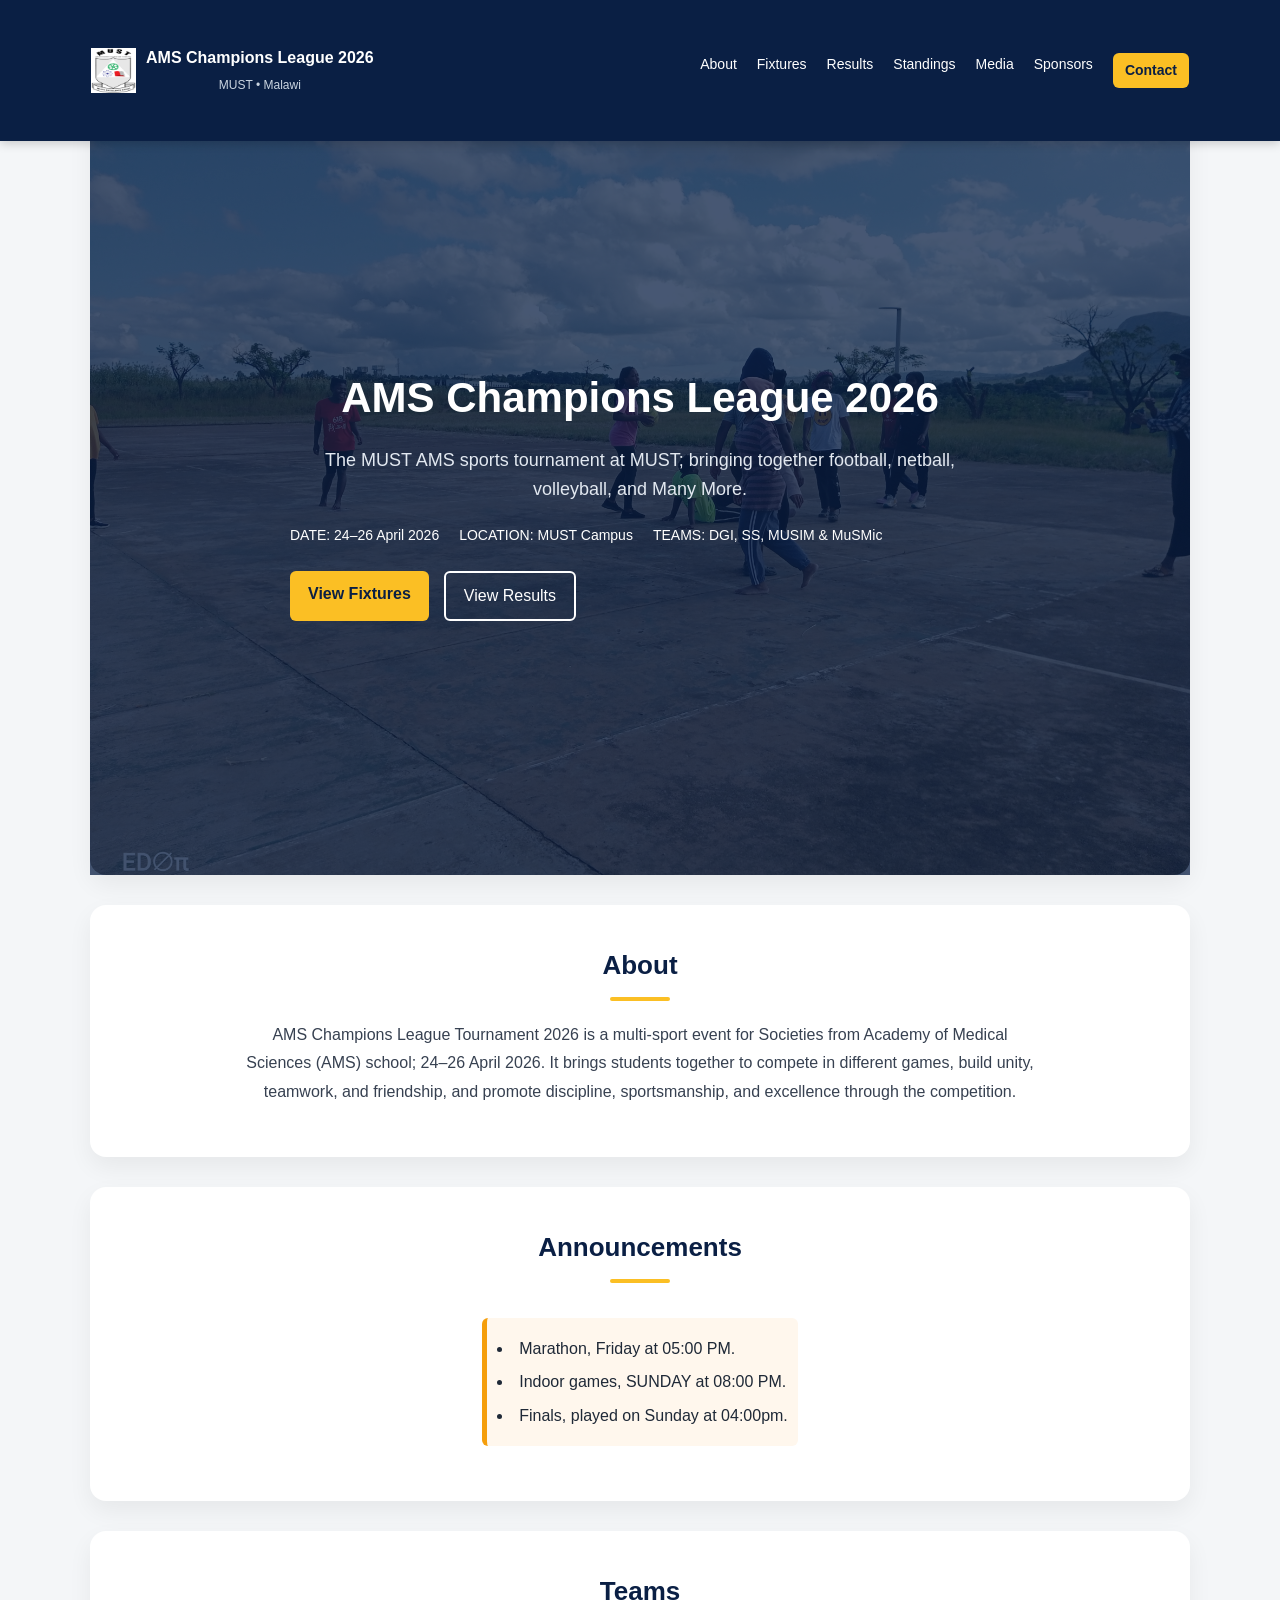
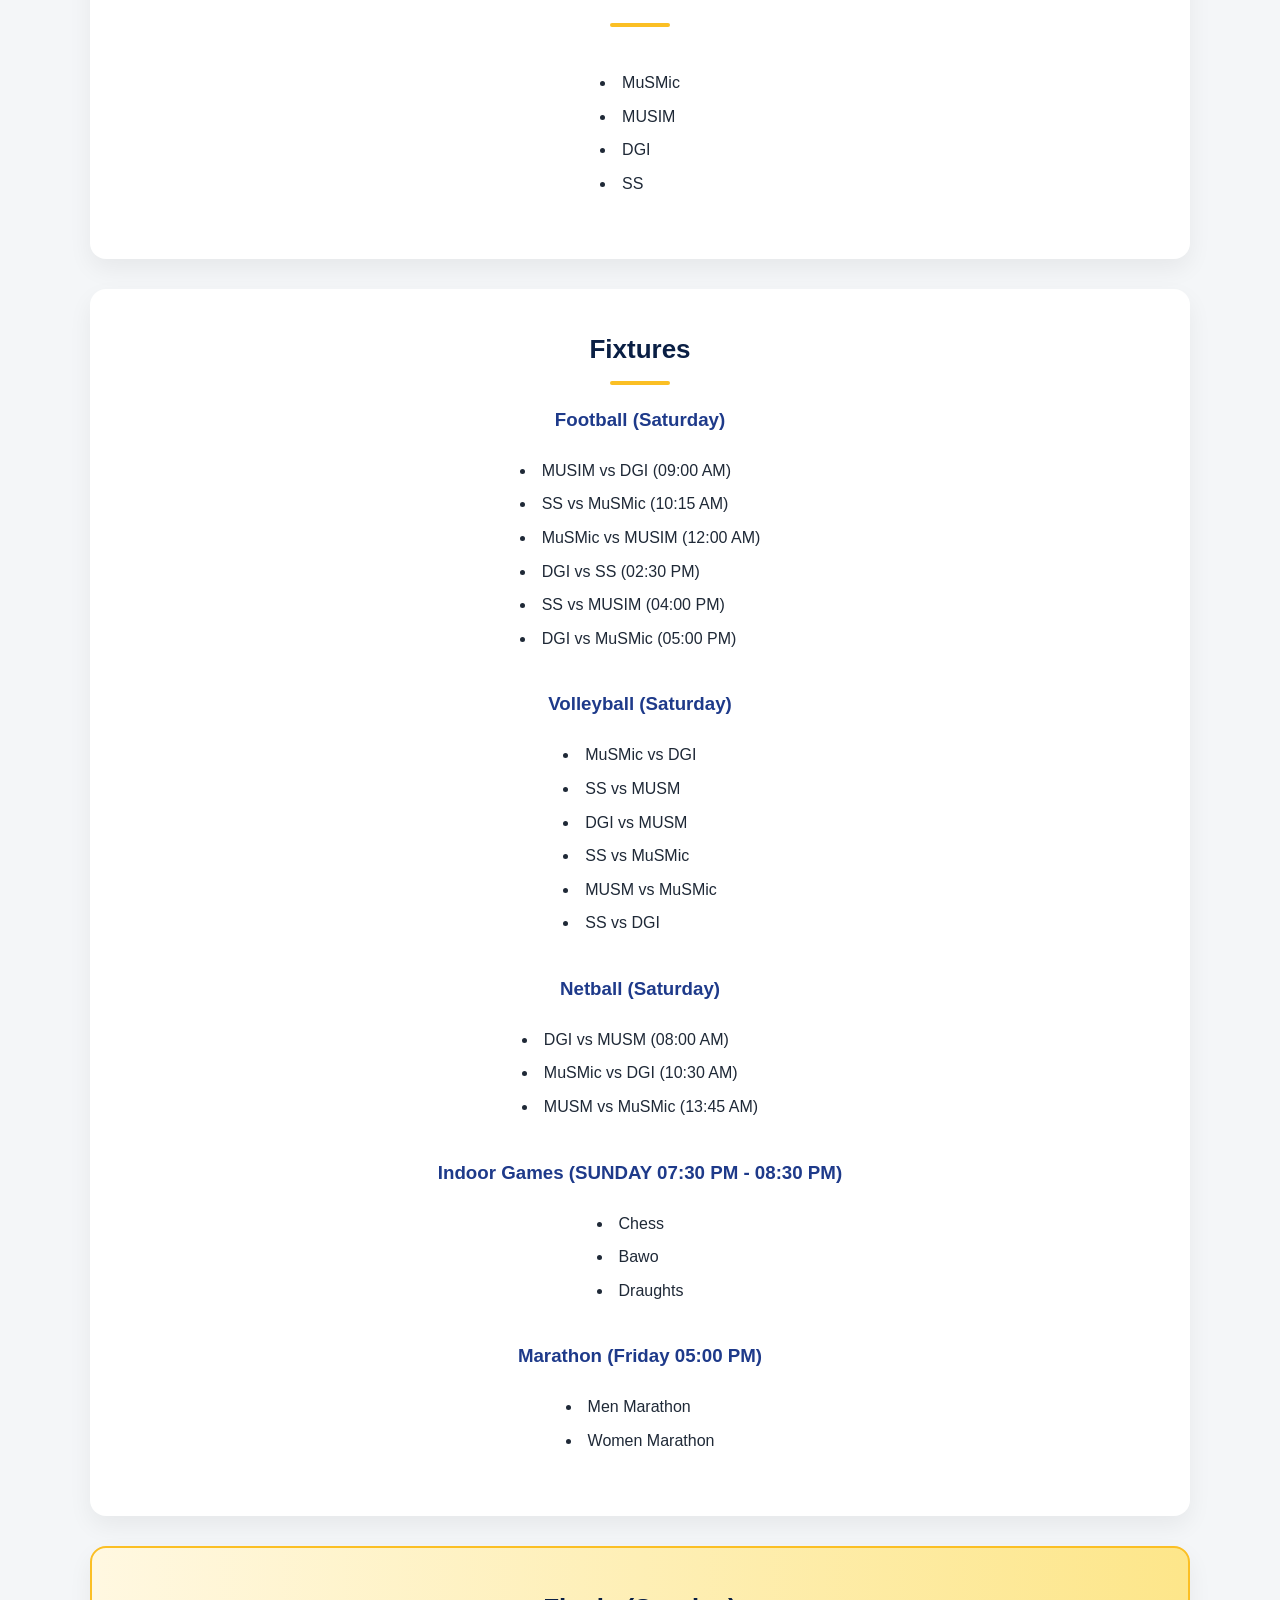
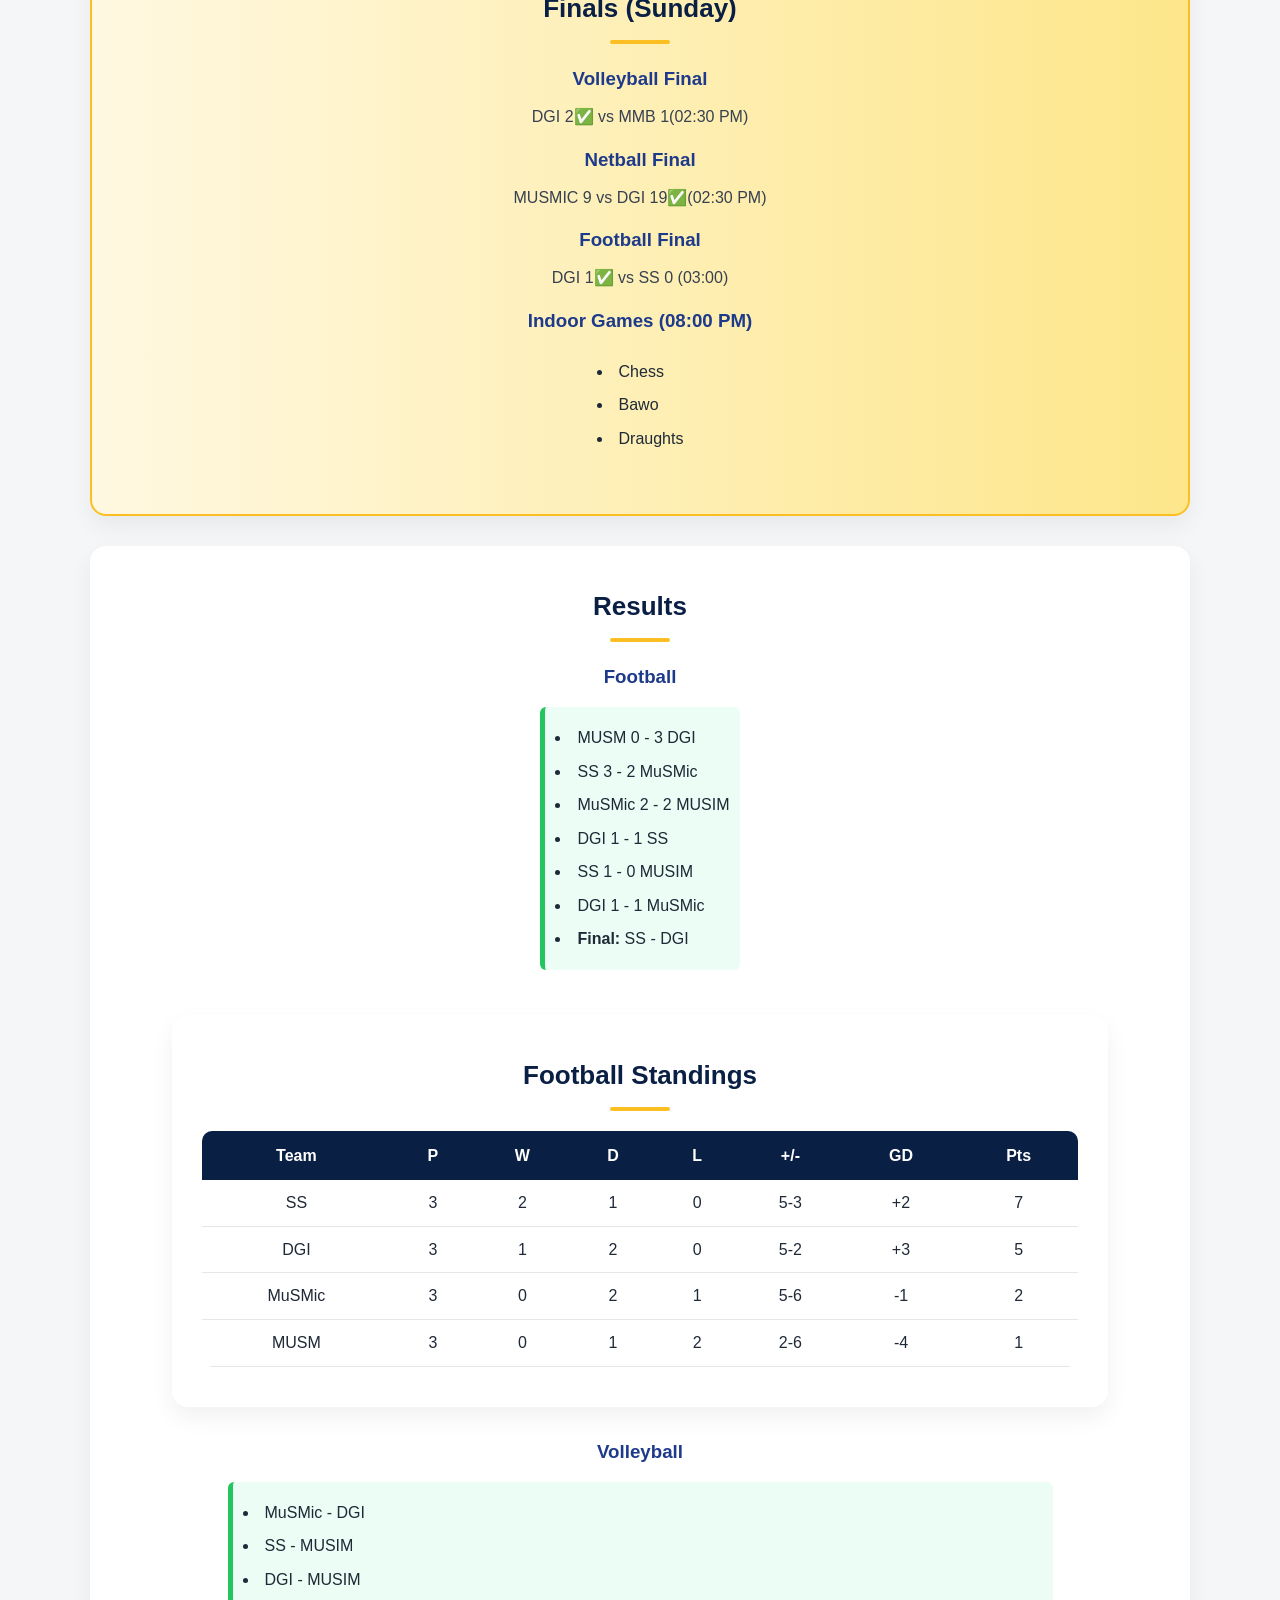
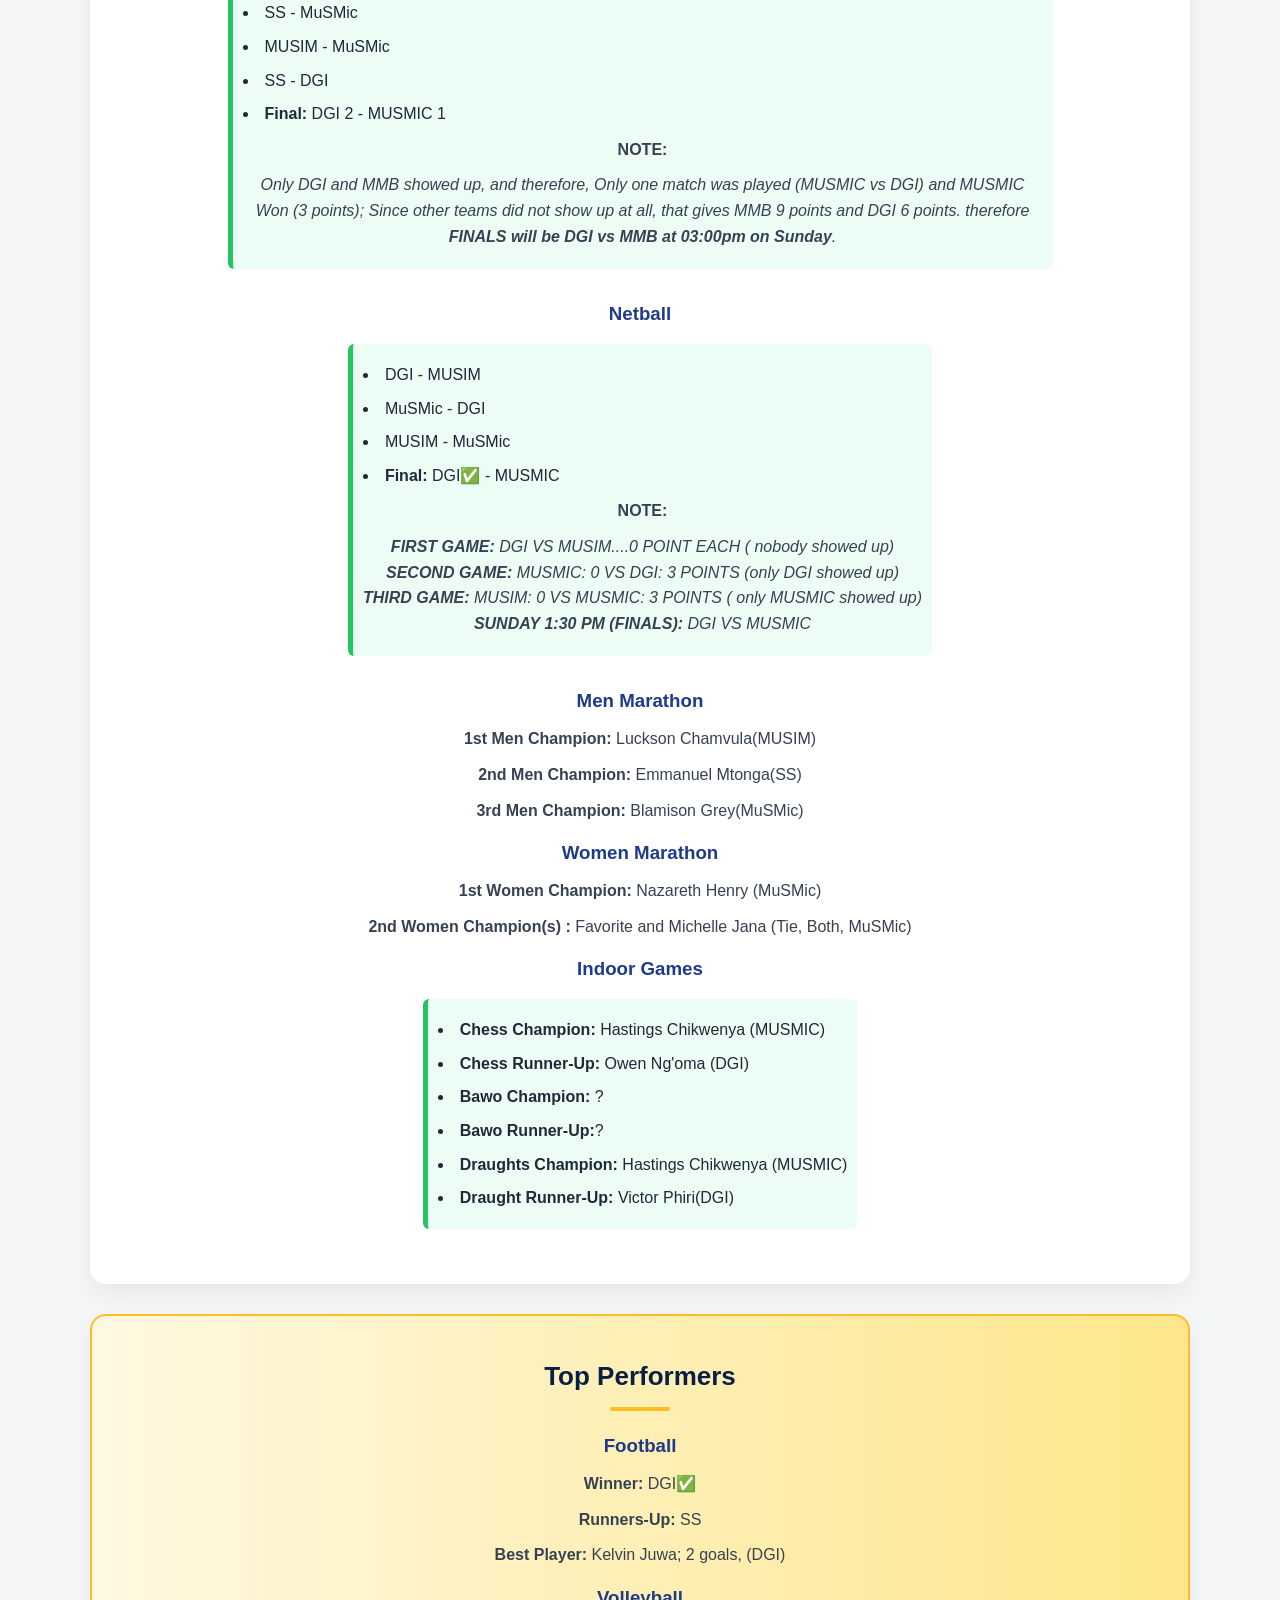
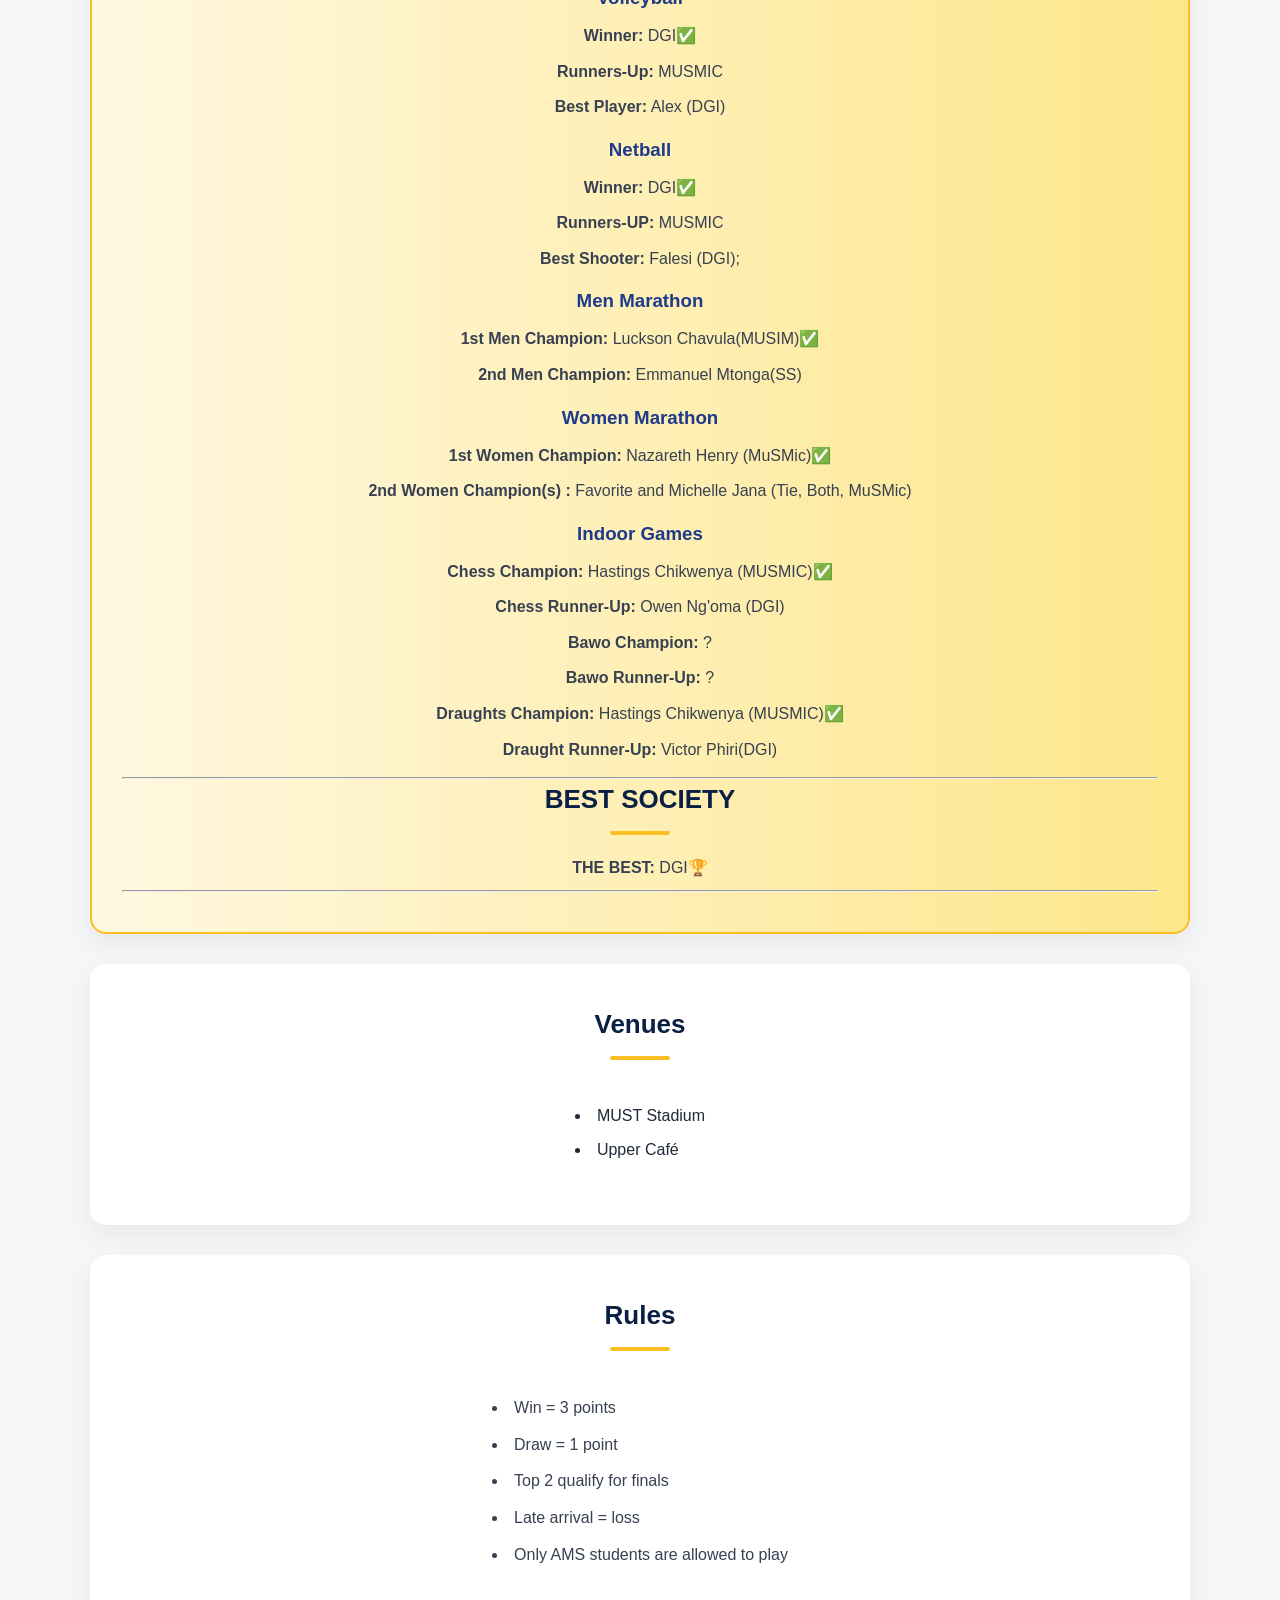
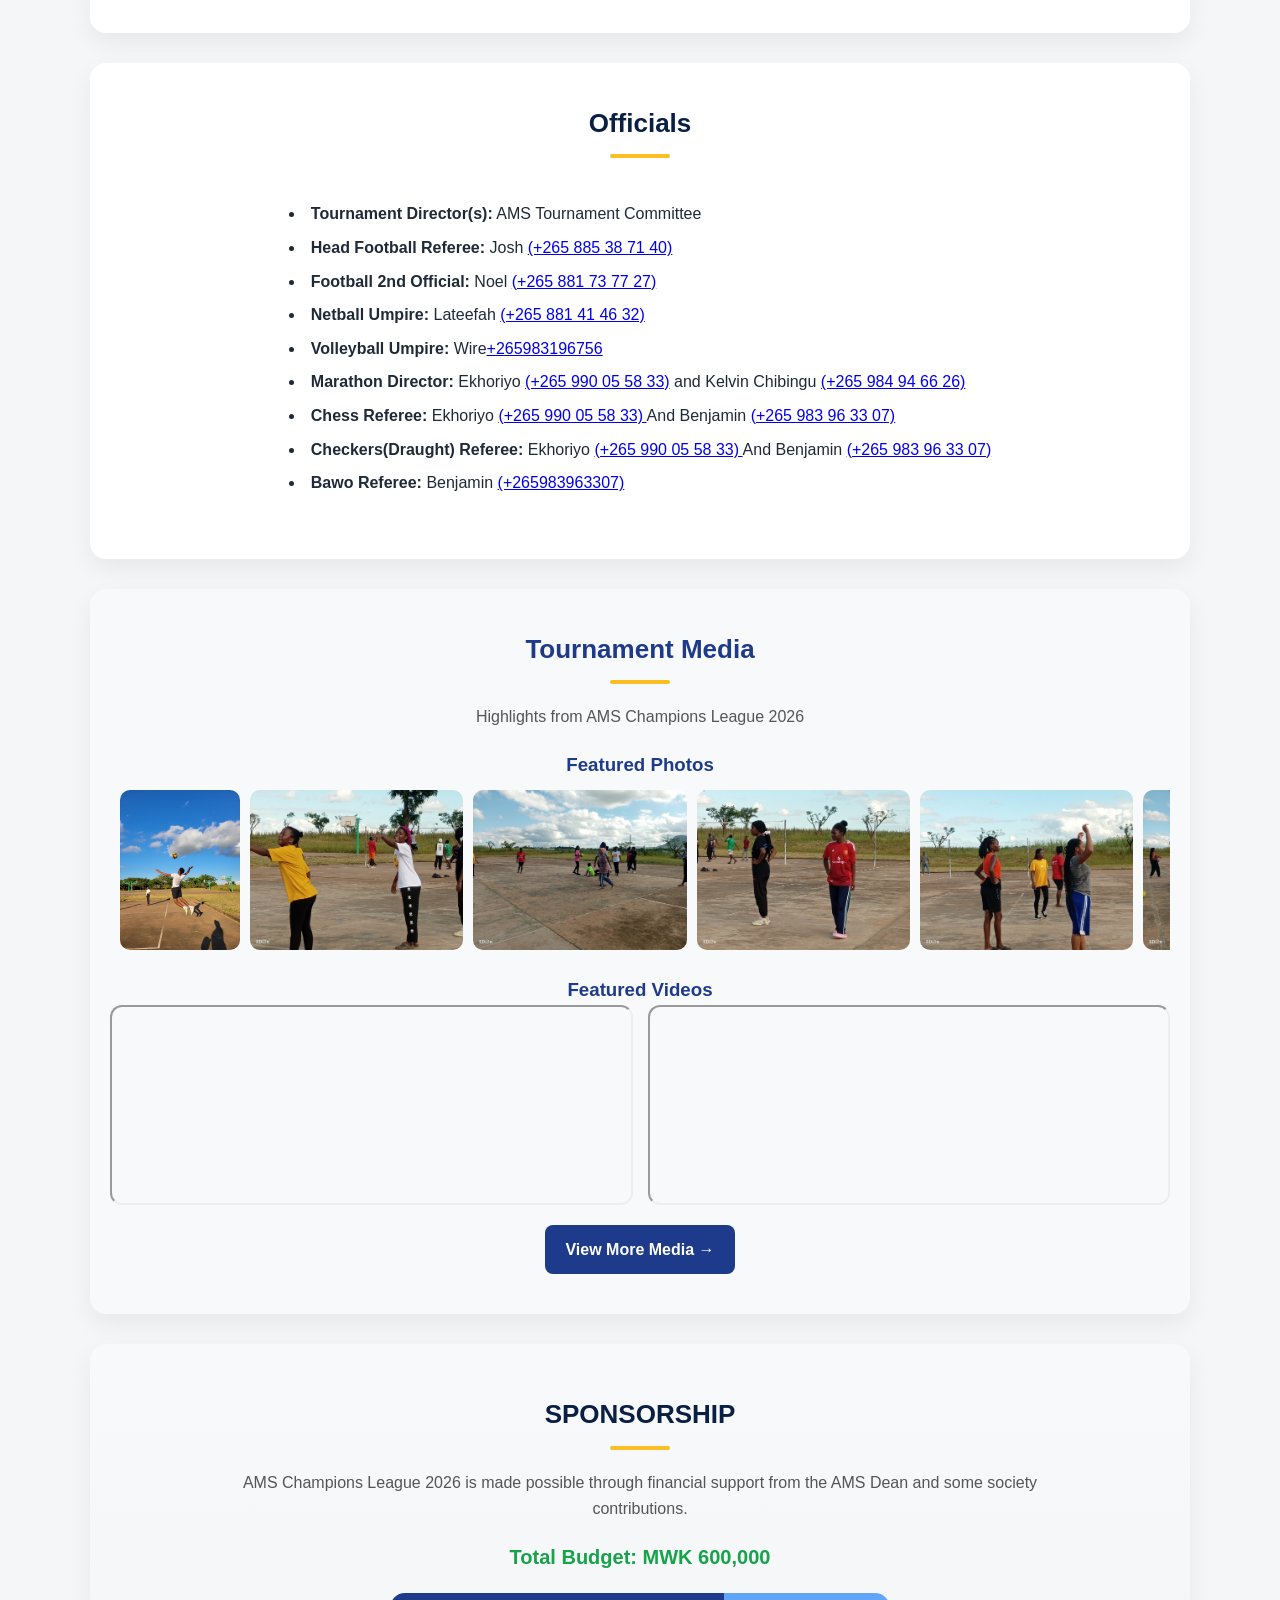
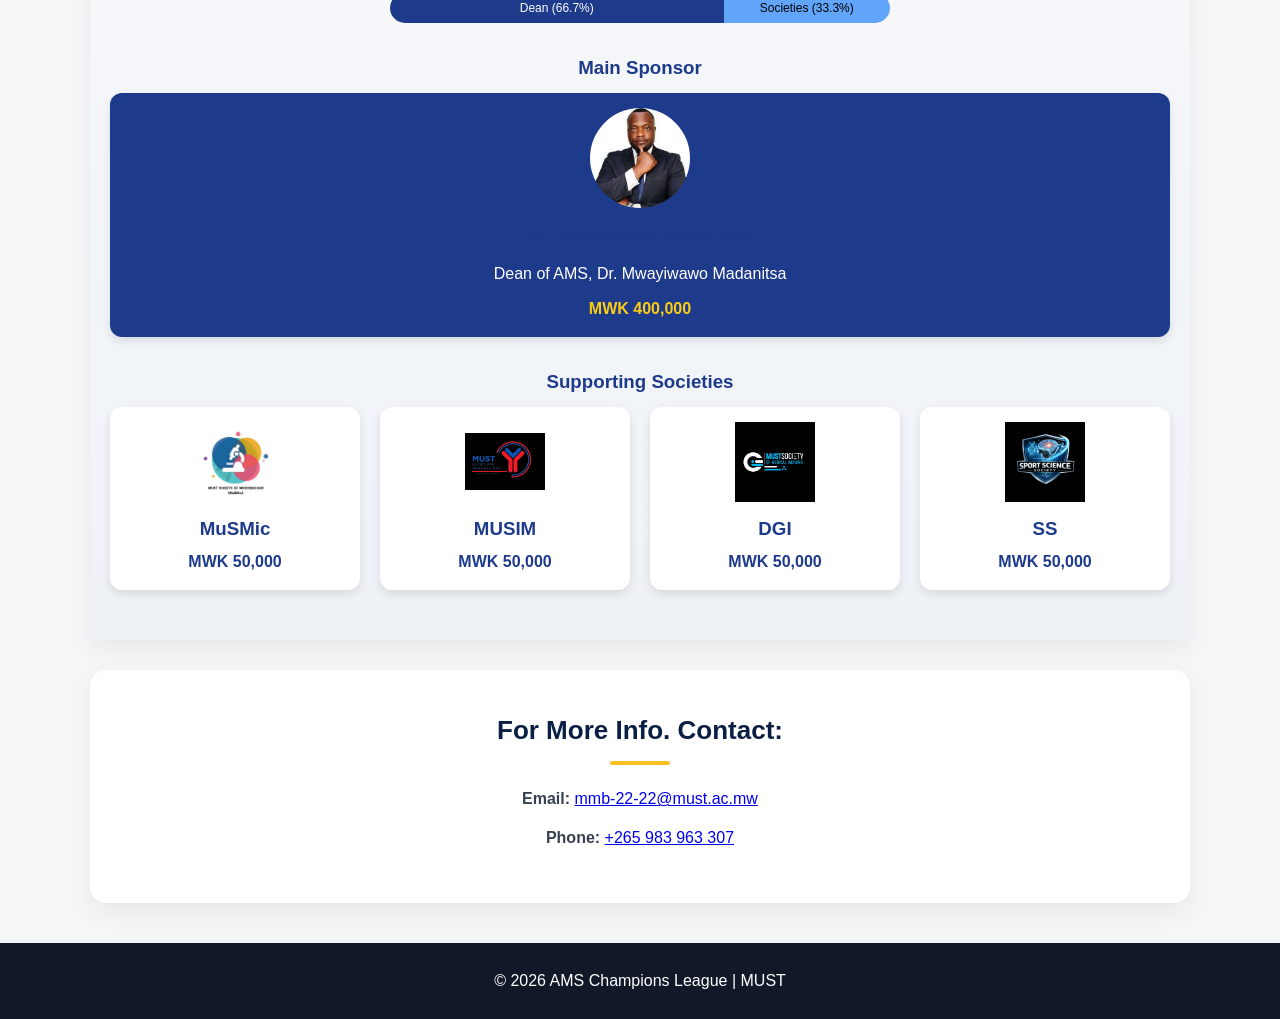
==== commit 64eeab1e: "Update index.html" ====
--- a/index.html
+++ b/index.html
@@ -71,7 +71,7 @@
         <div class="hero-info">
           <span>DATE: 24–26 April 2026</span>
           <span>LOCATION: MUST Campus</span>
-          <span>TEAMS: DGI, SS, MUSIM, and MuSMic </span>
+          <span>TEAMS: DGI, SS, MUSIM & MuSMic </span>
         </div>
 
         <div class="hero-buttons">
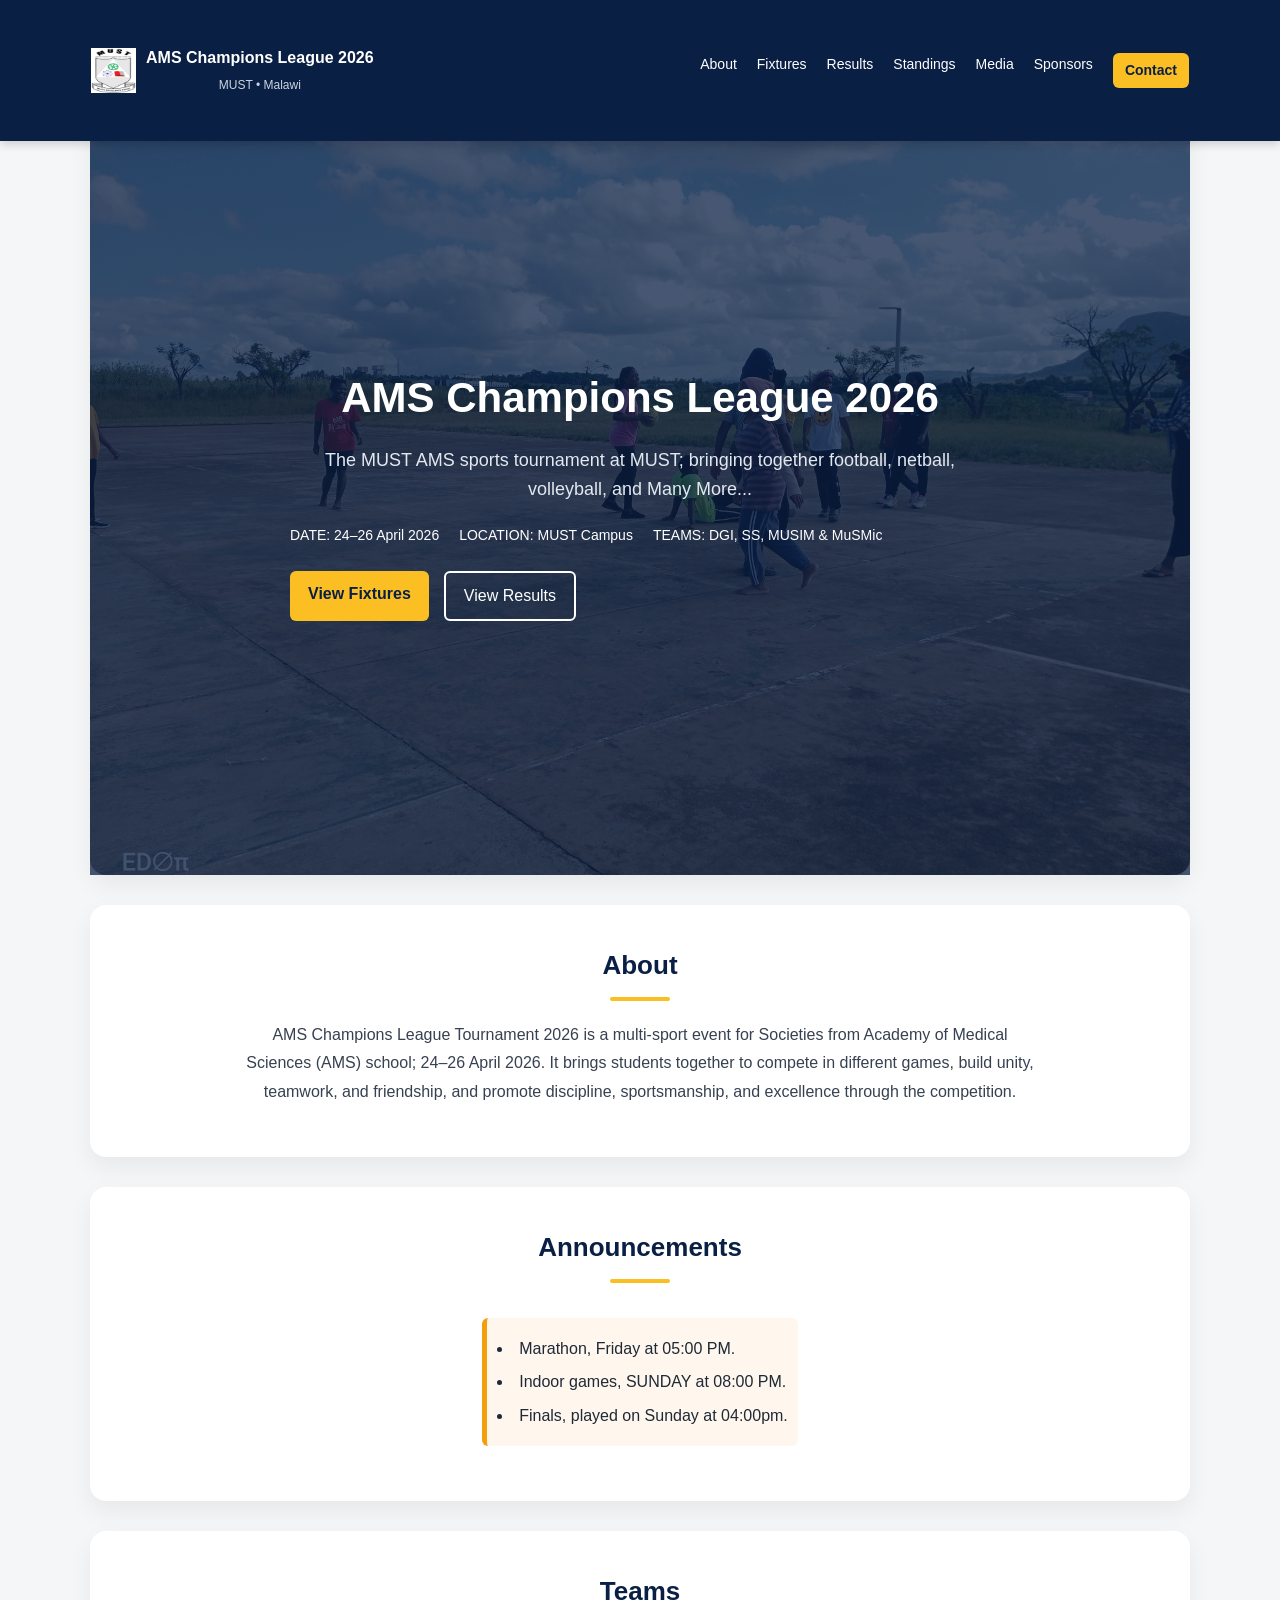
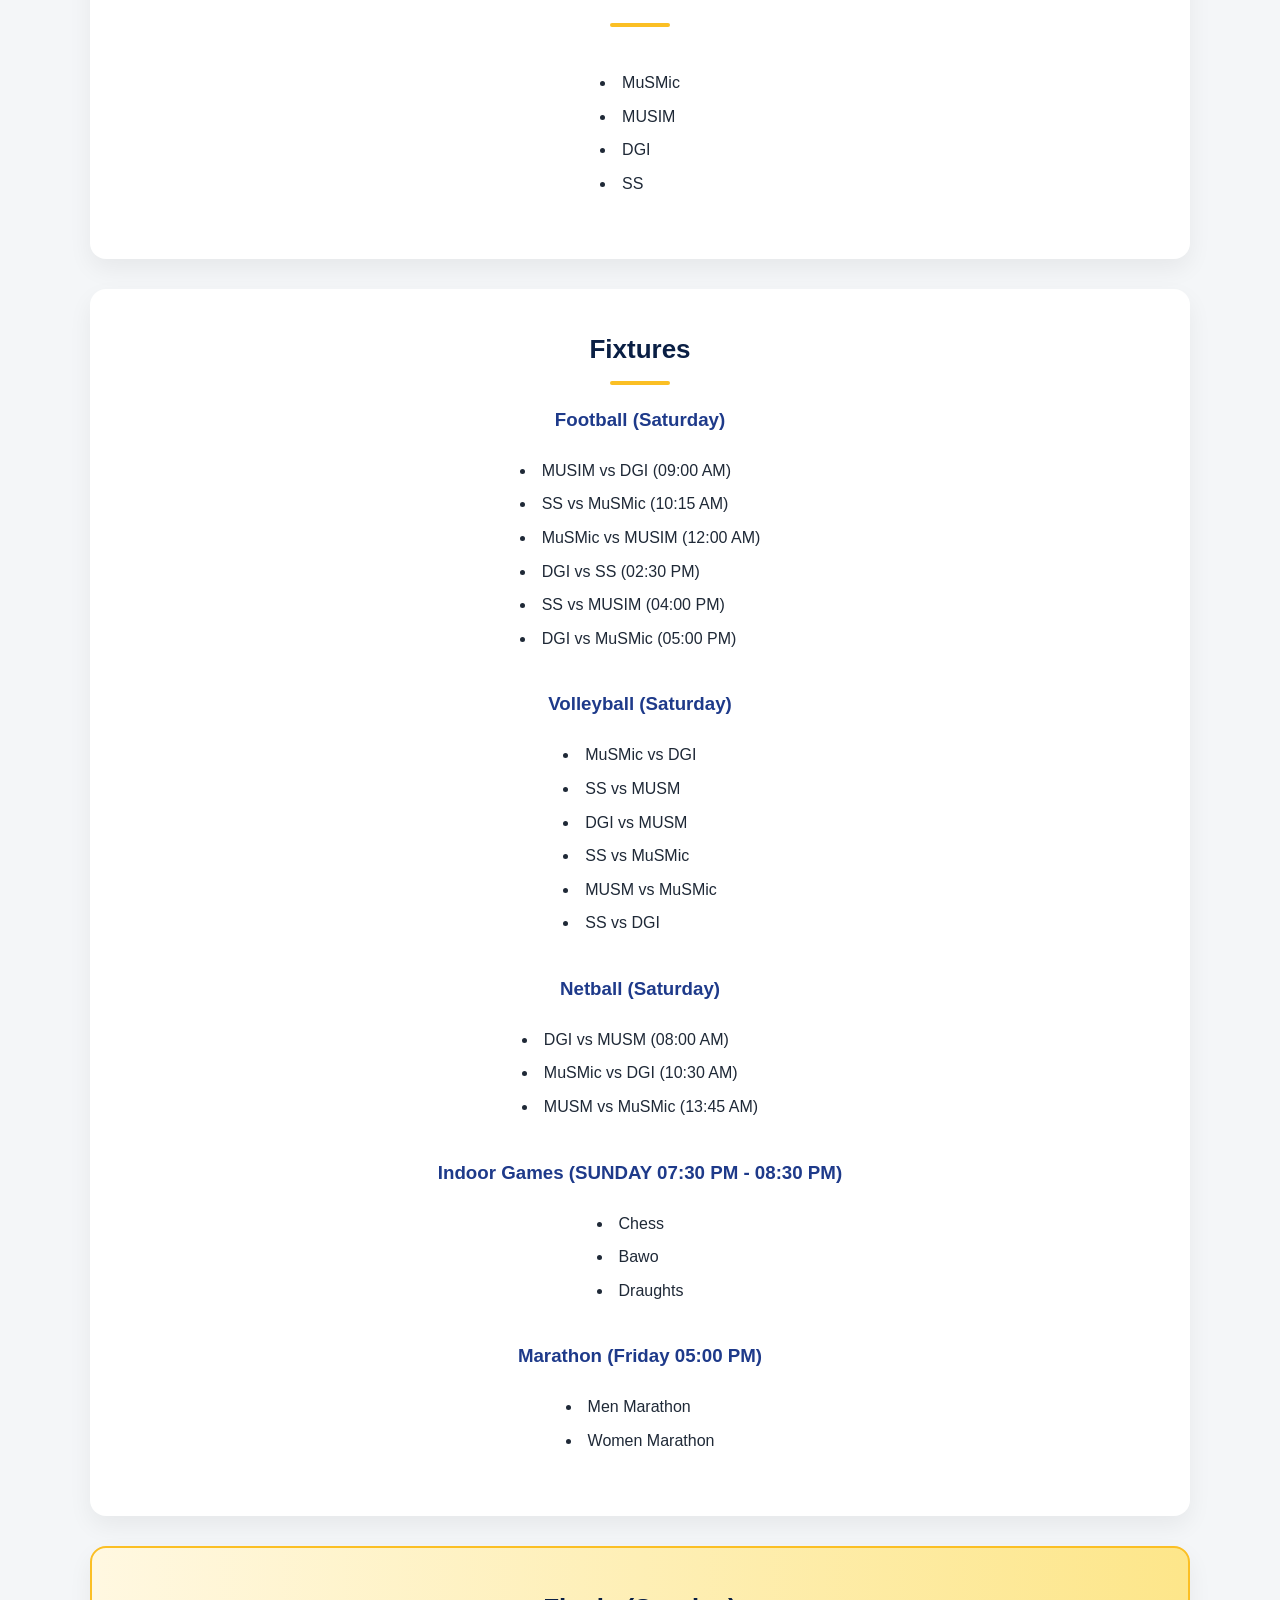
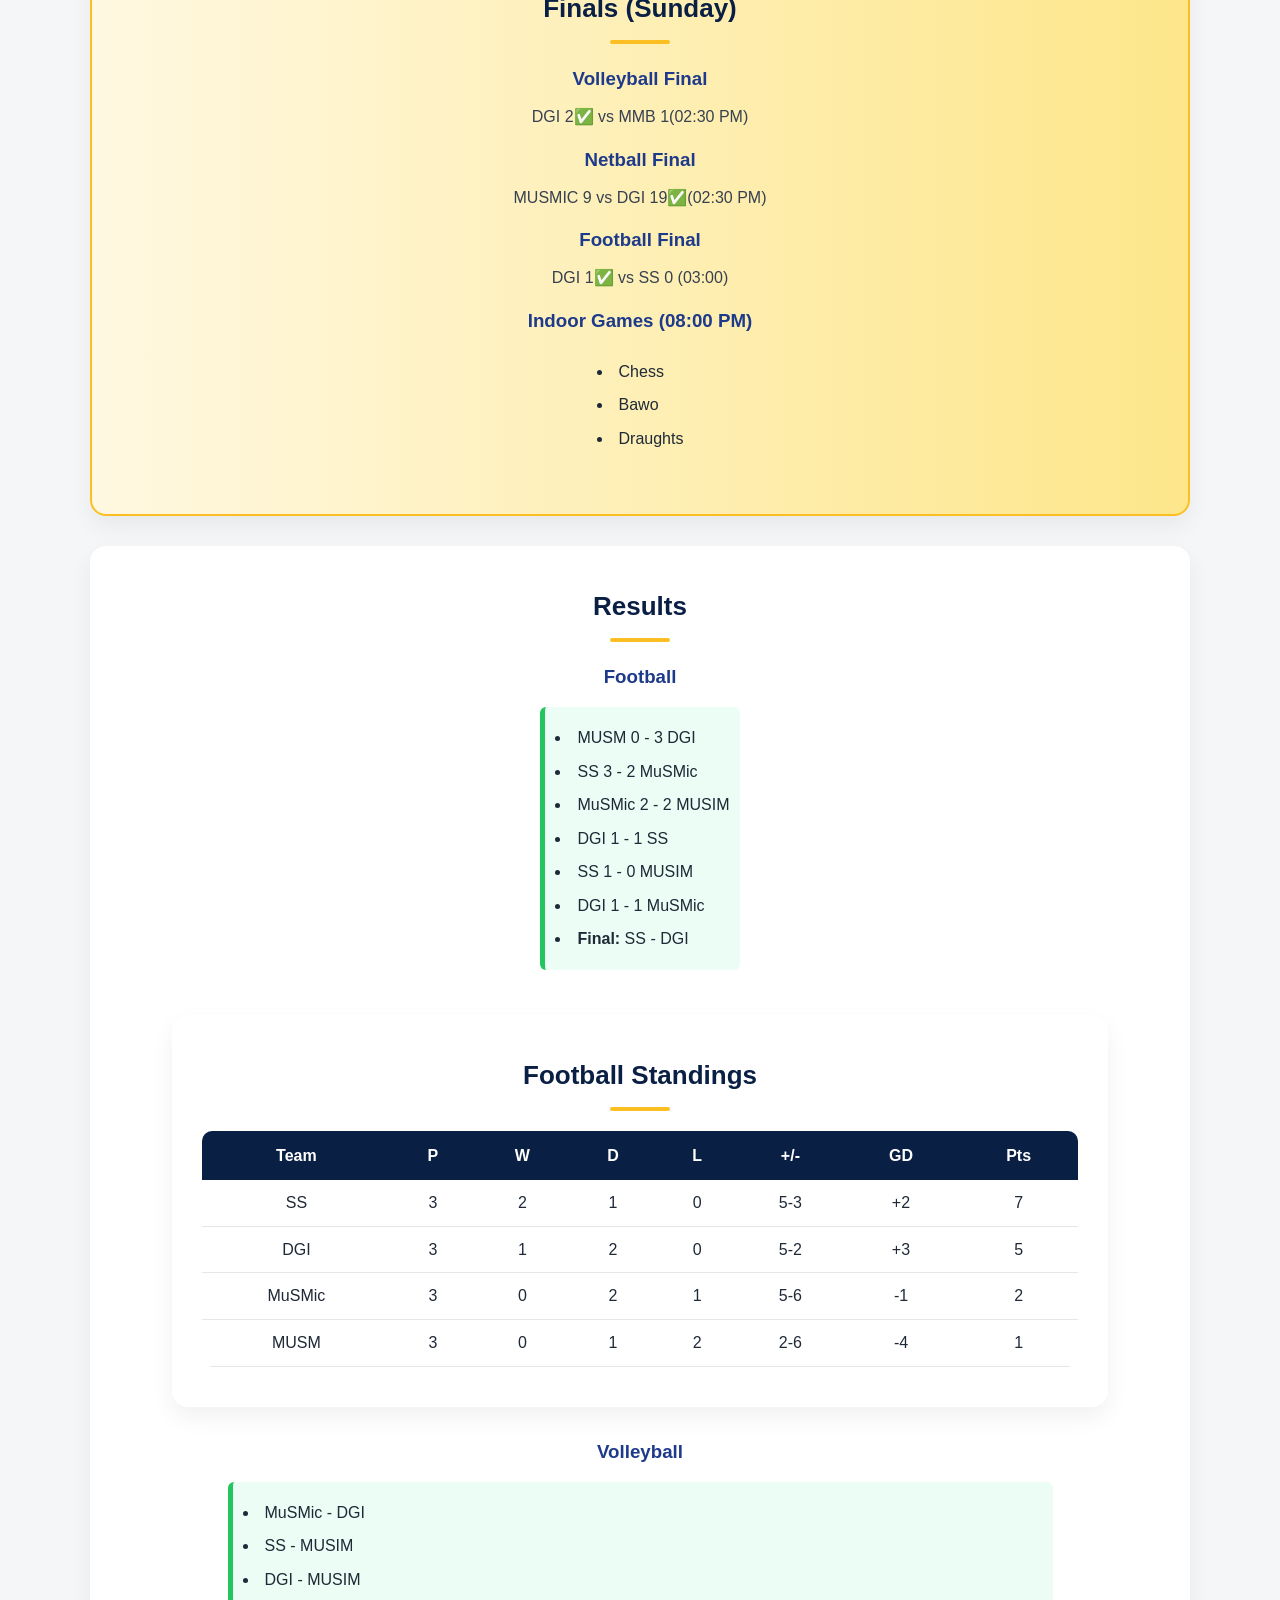
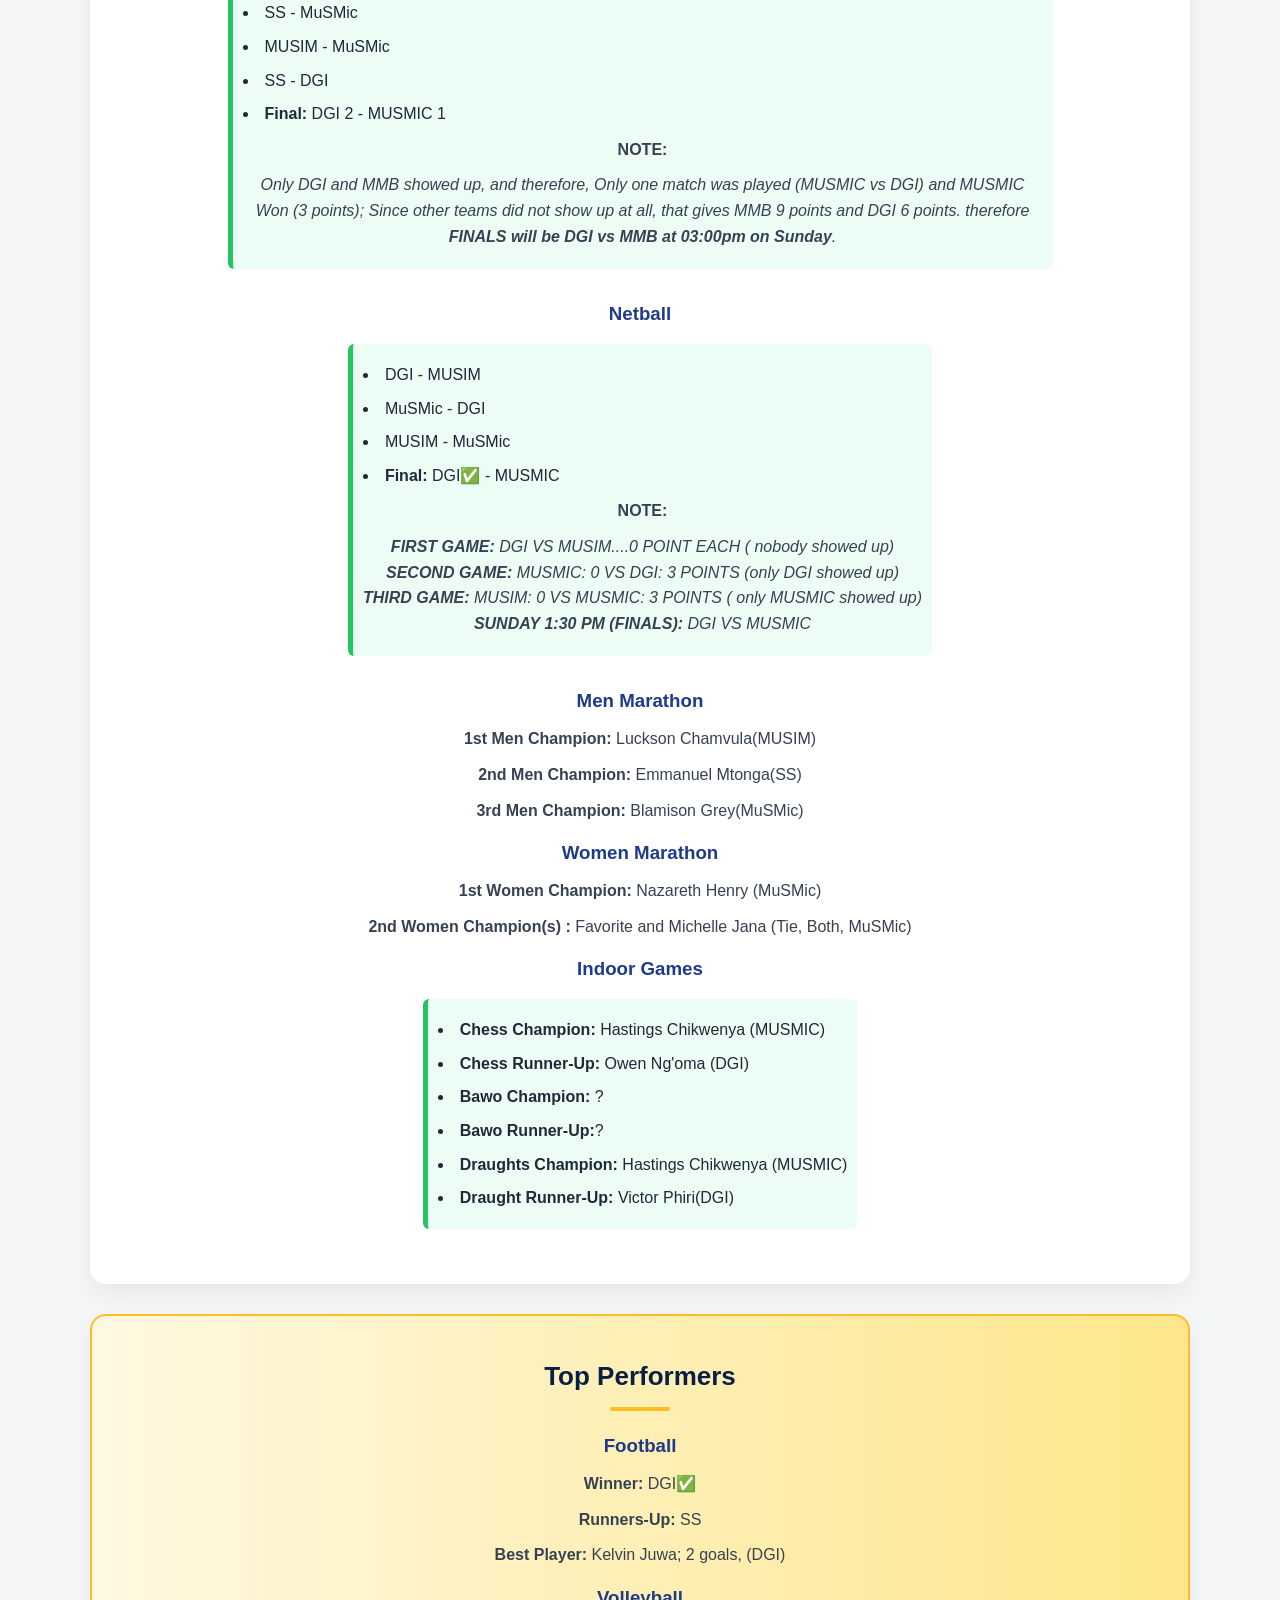
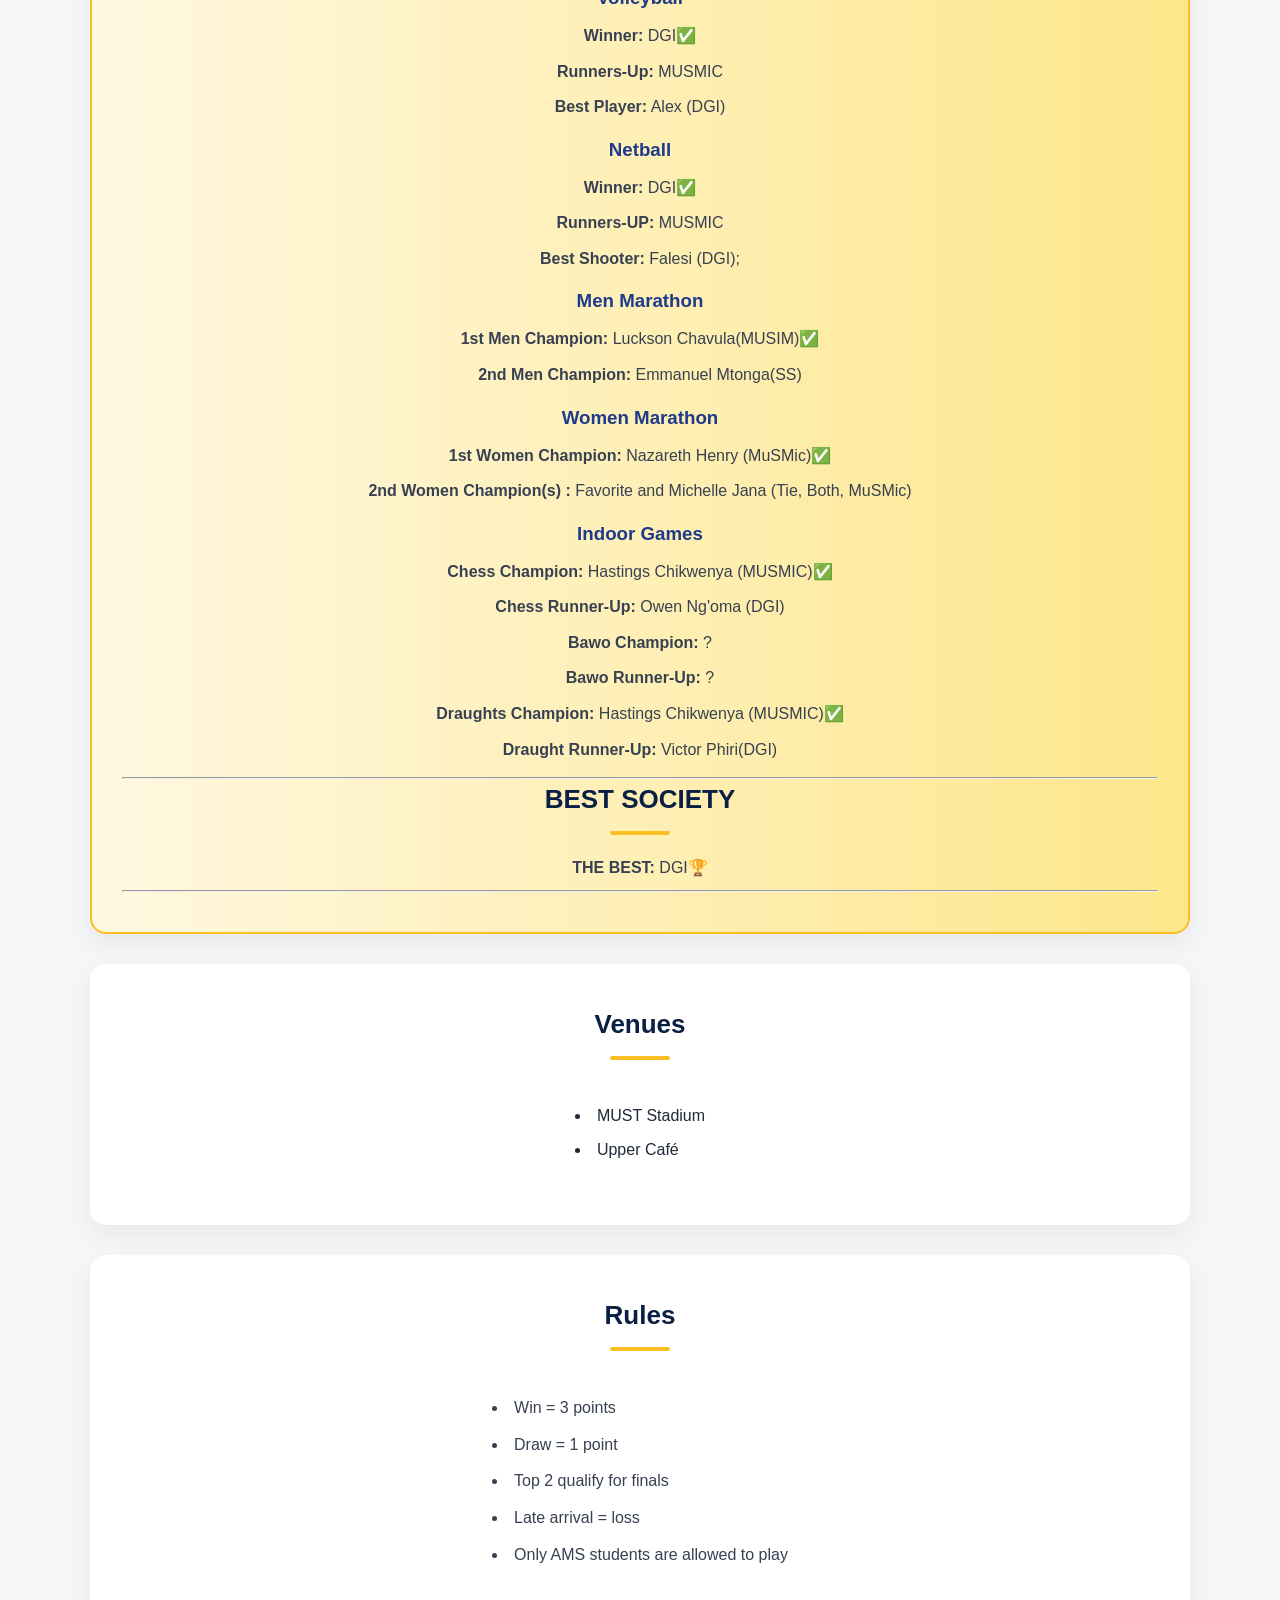
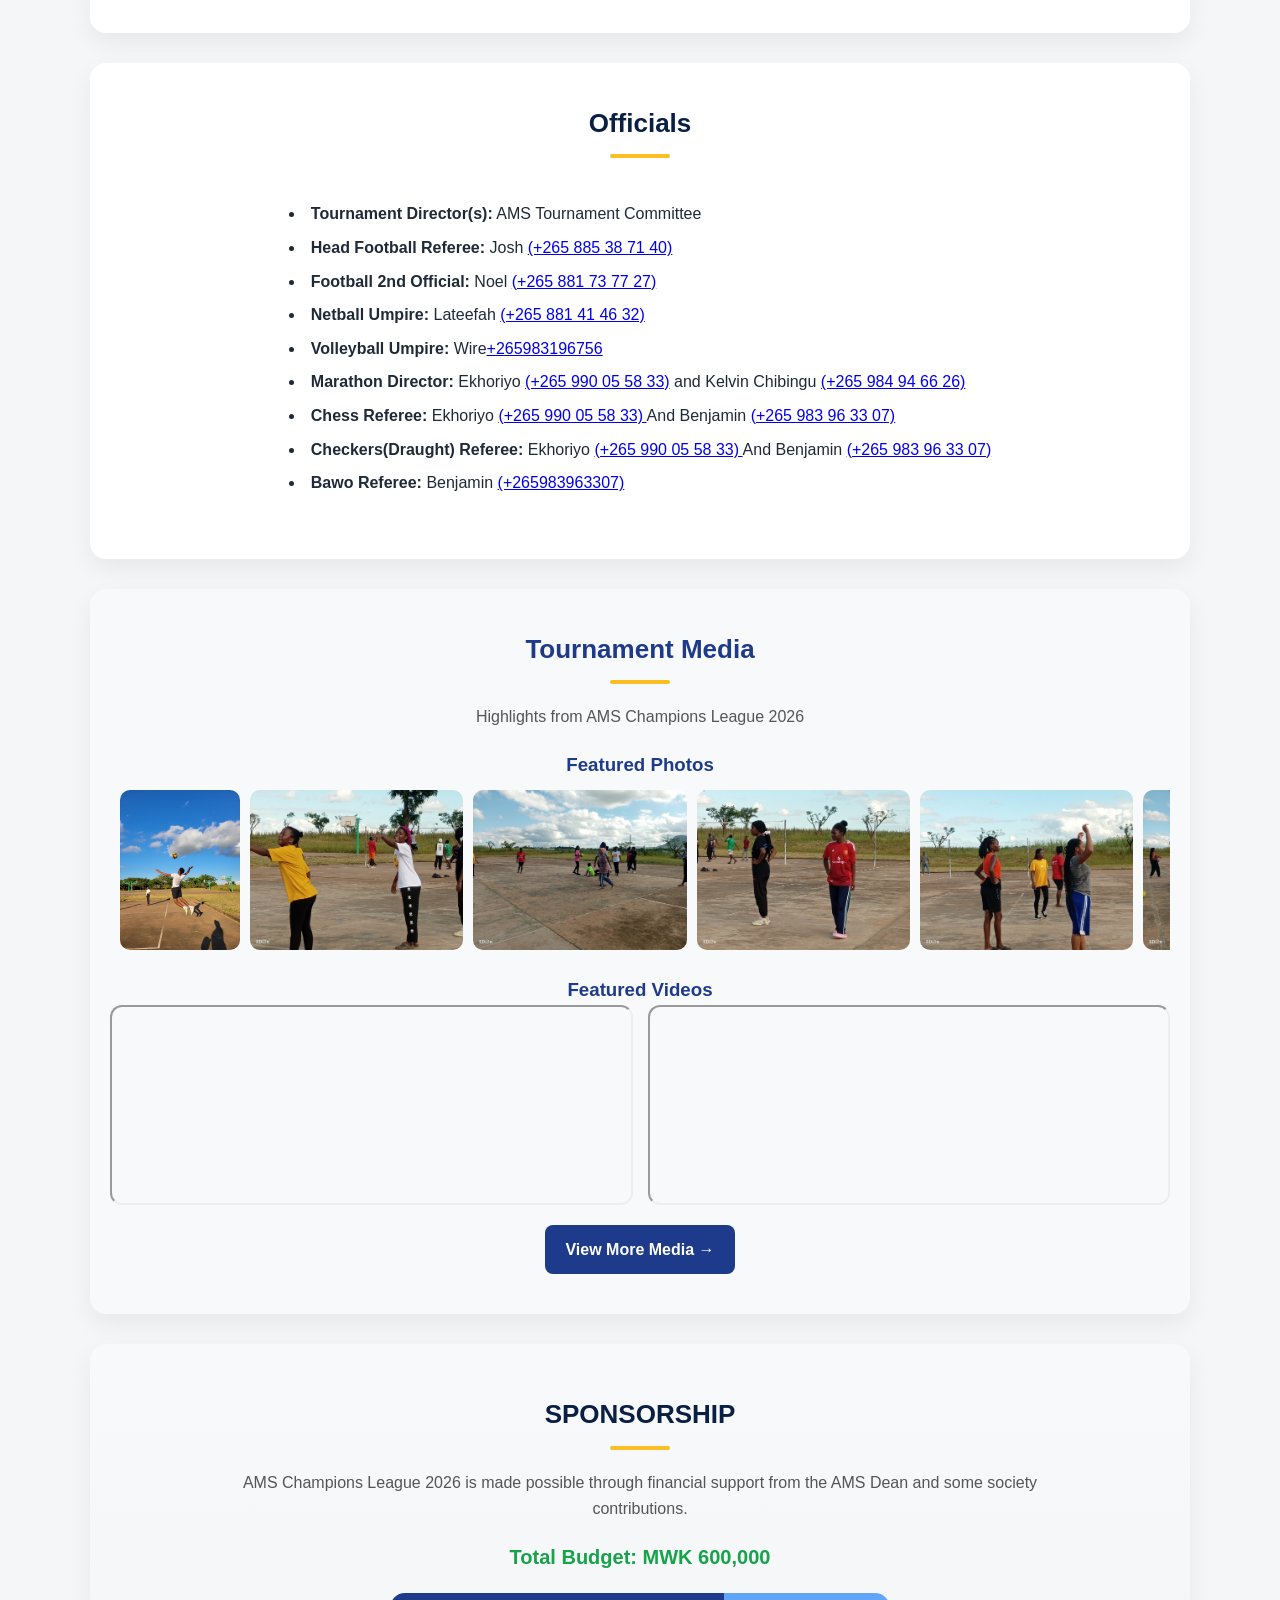
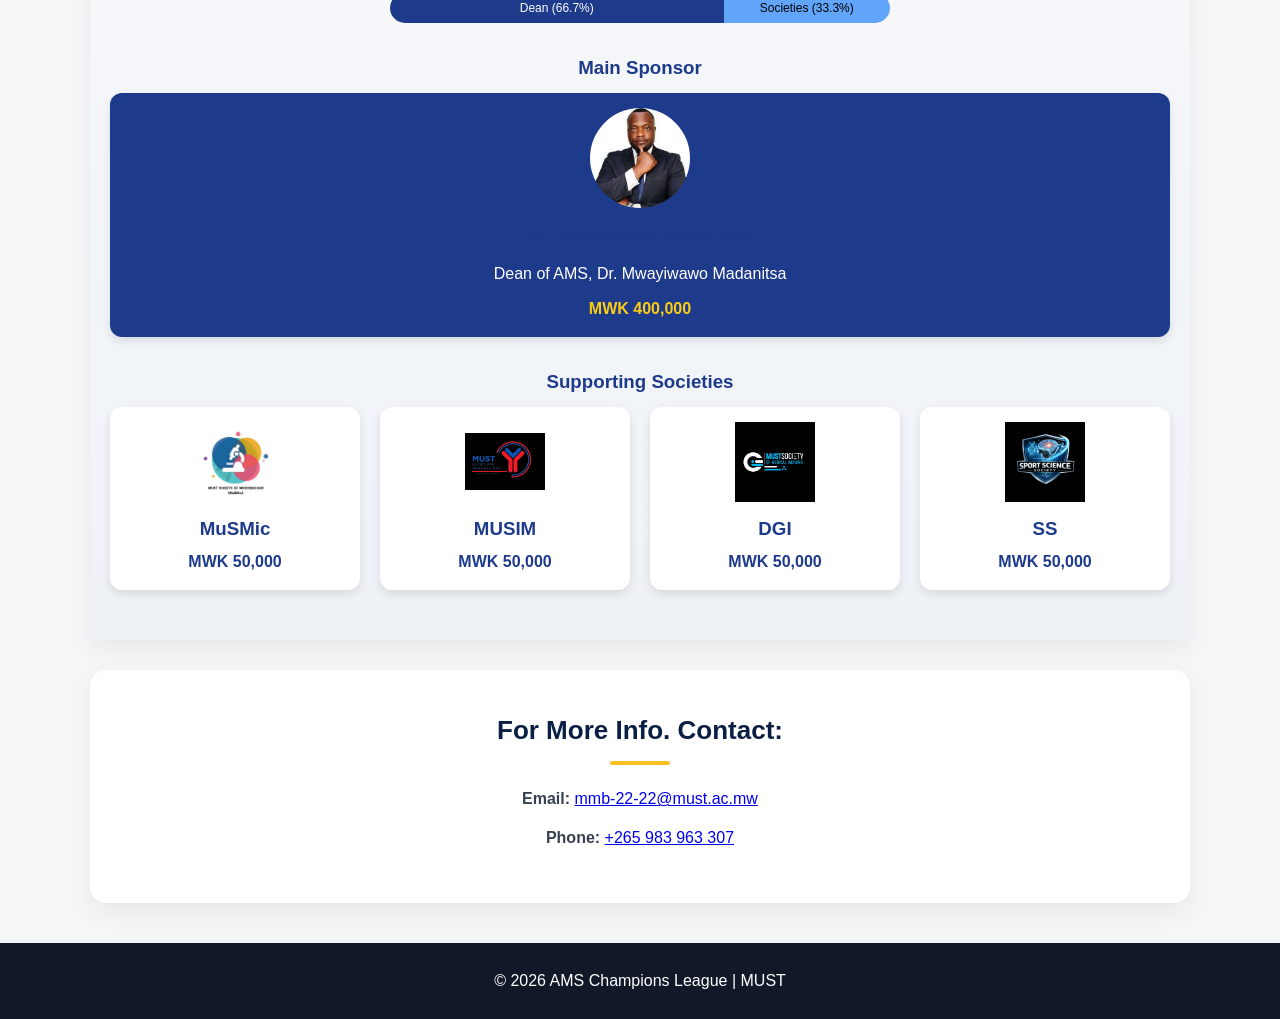
==== commit 99d8c579: "Update index.html" ====
--- a/index.html
+++ b/index.html
@@ -65,7 +65,7 @@
         <h1>AMS Champions League 2026</h1>
         <p class="hero-subtitle">
           The MUST AMS sports tournament at MUST; bringing together football,
-          netball, volleyball, and Many More.
+          netball, volleyball, and Many More...
         </p>
 
         <div class="hero-info">
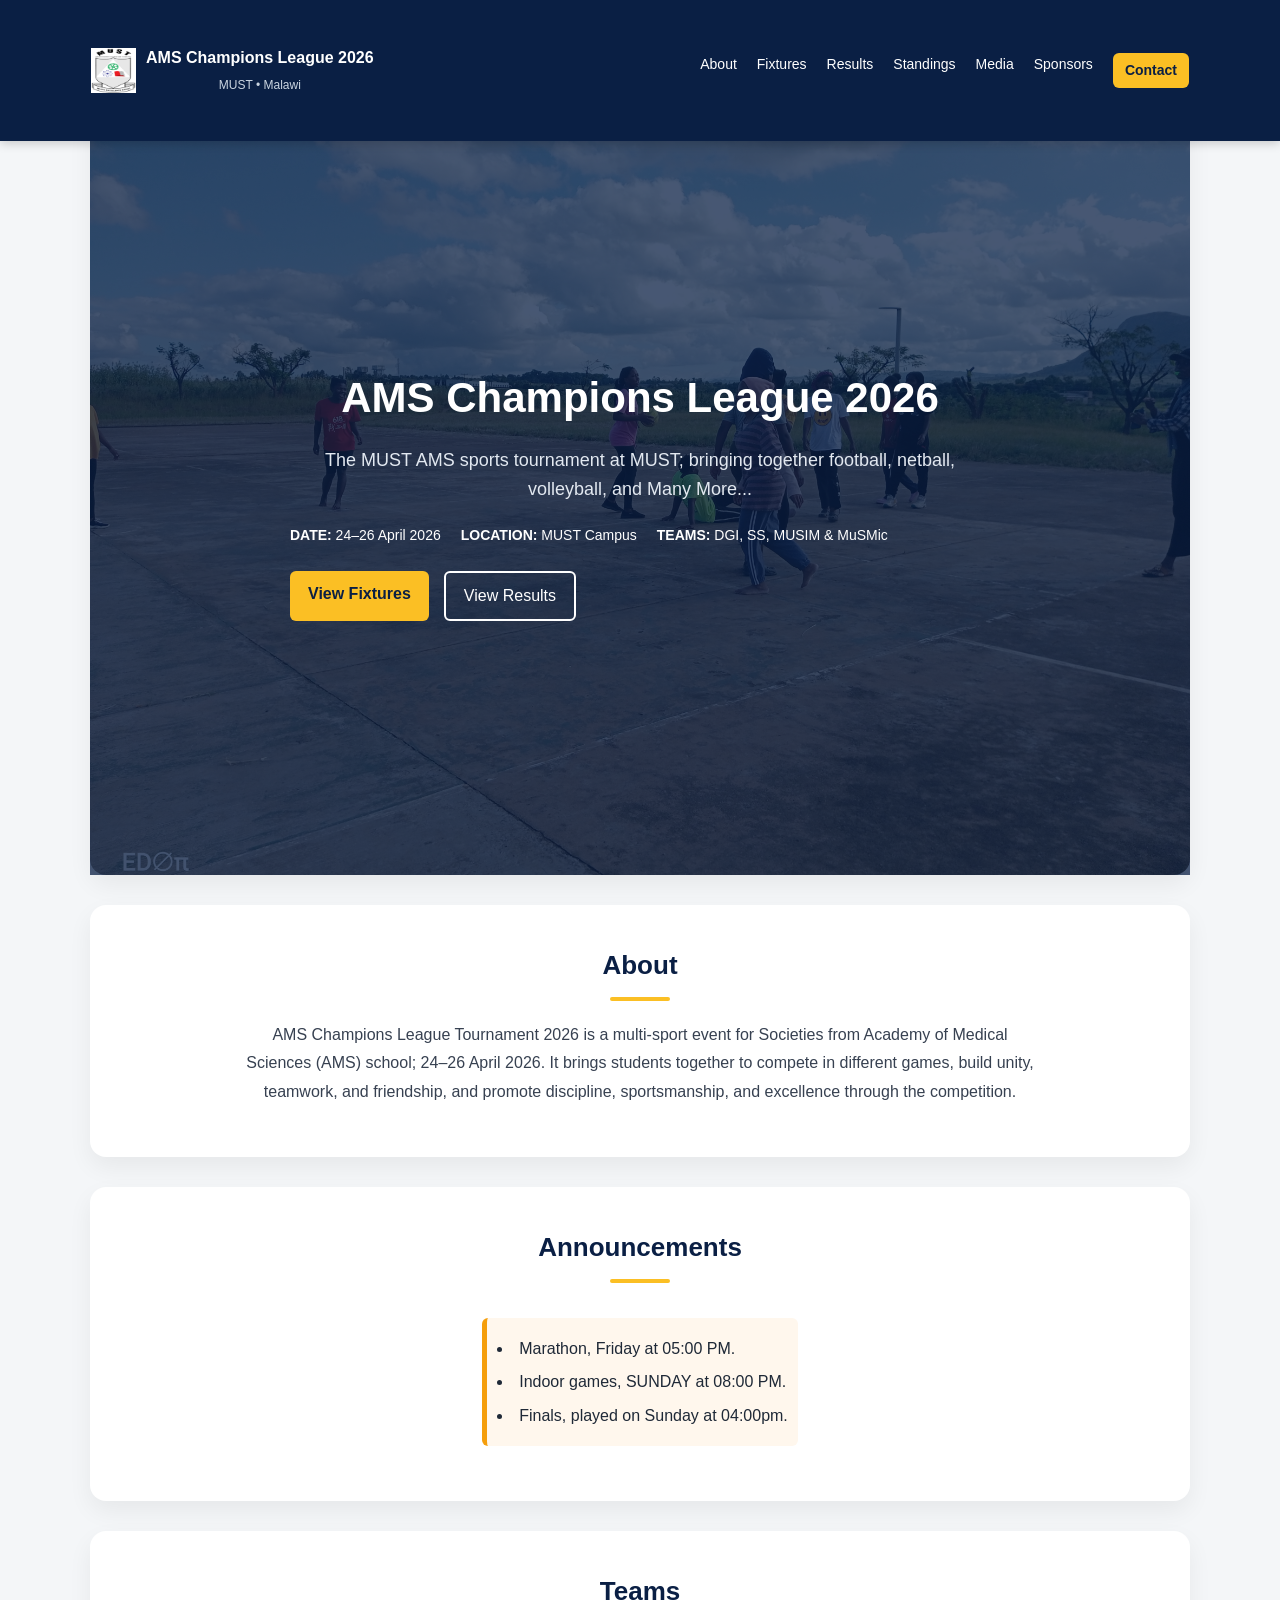
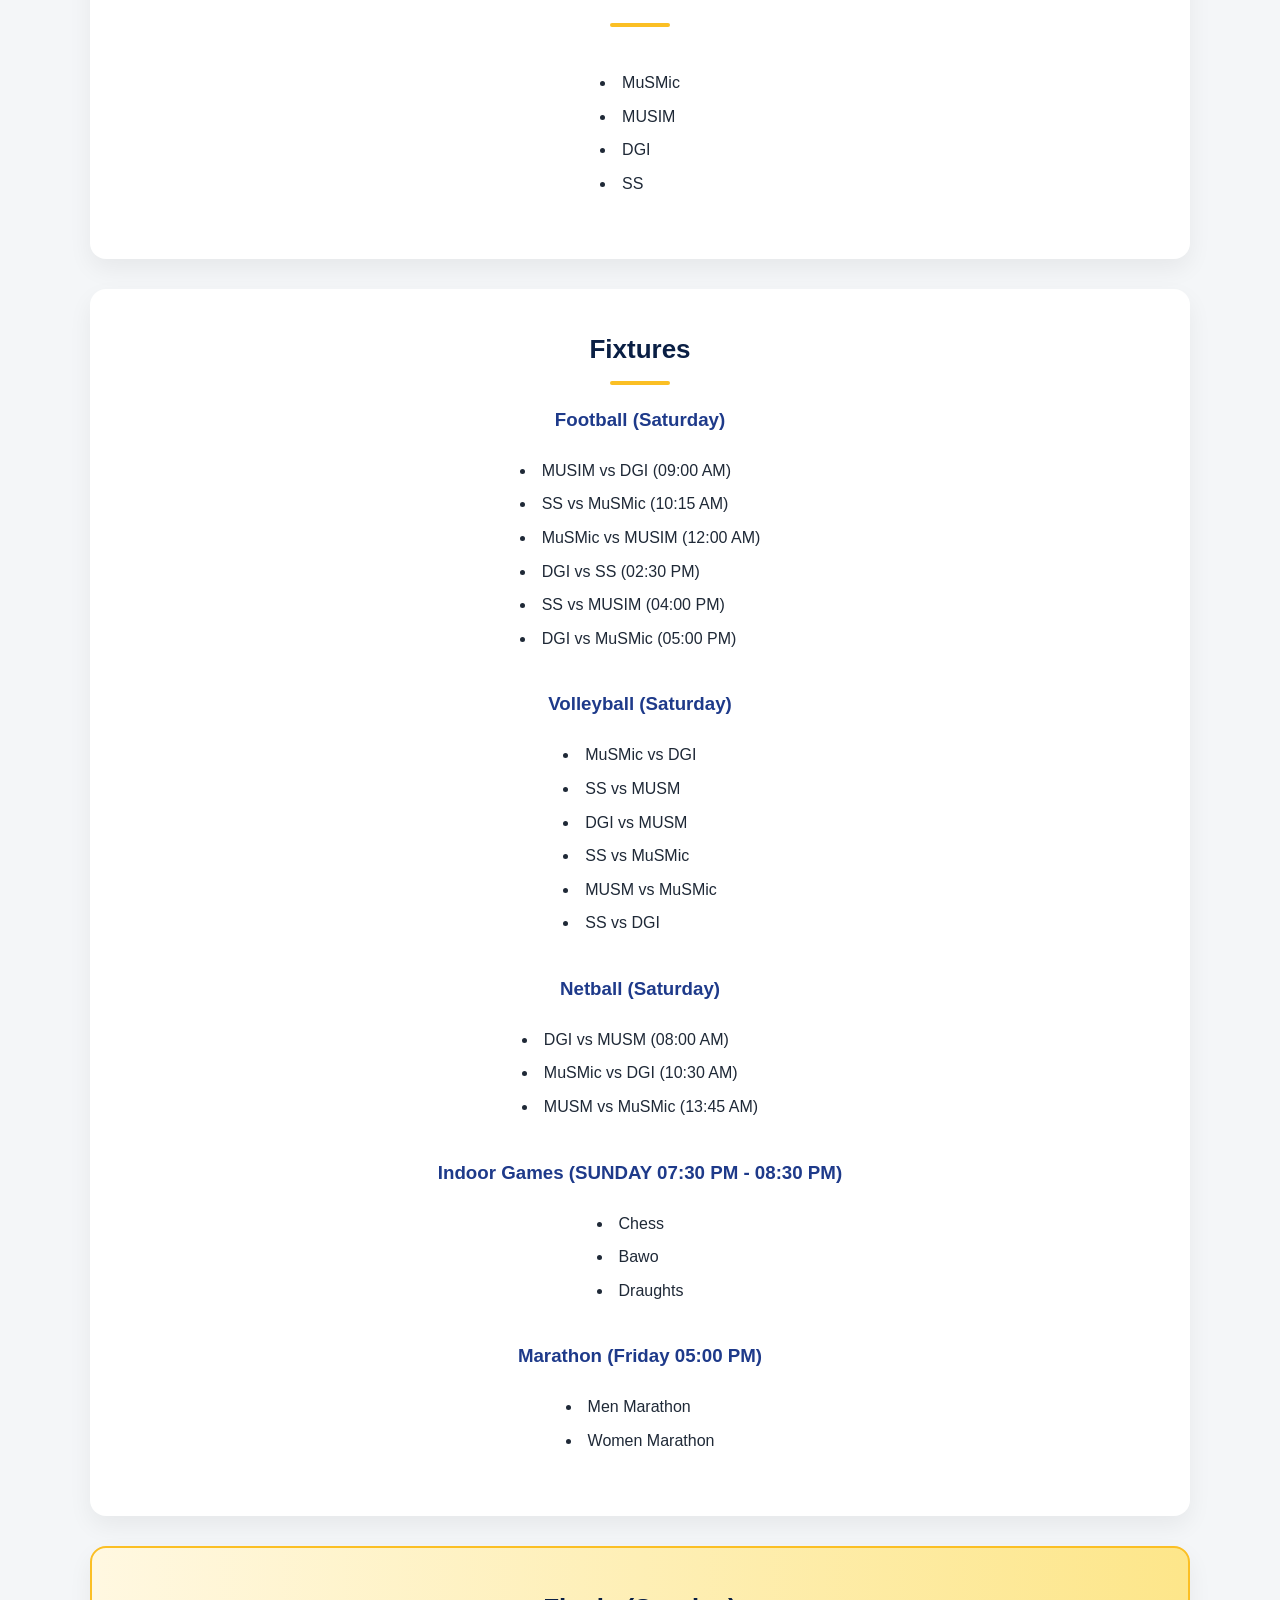
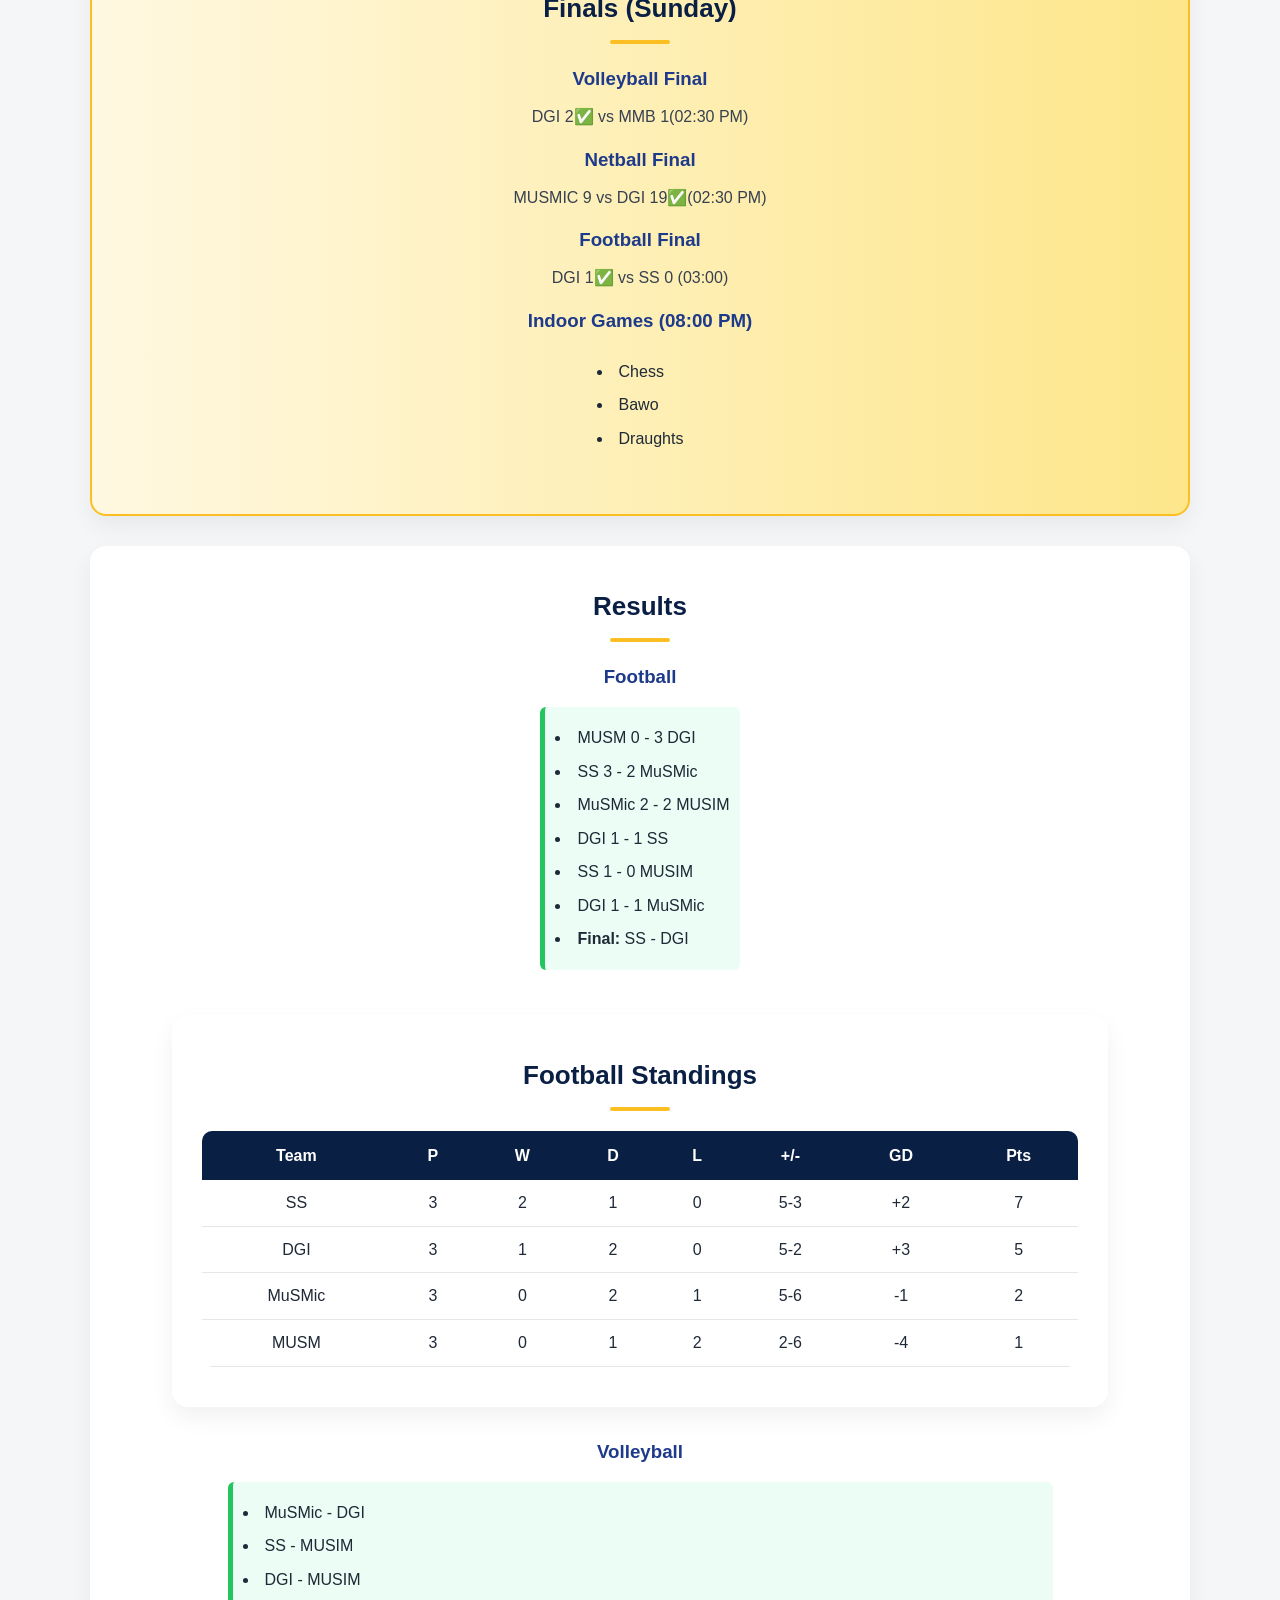
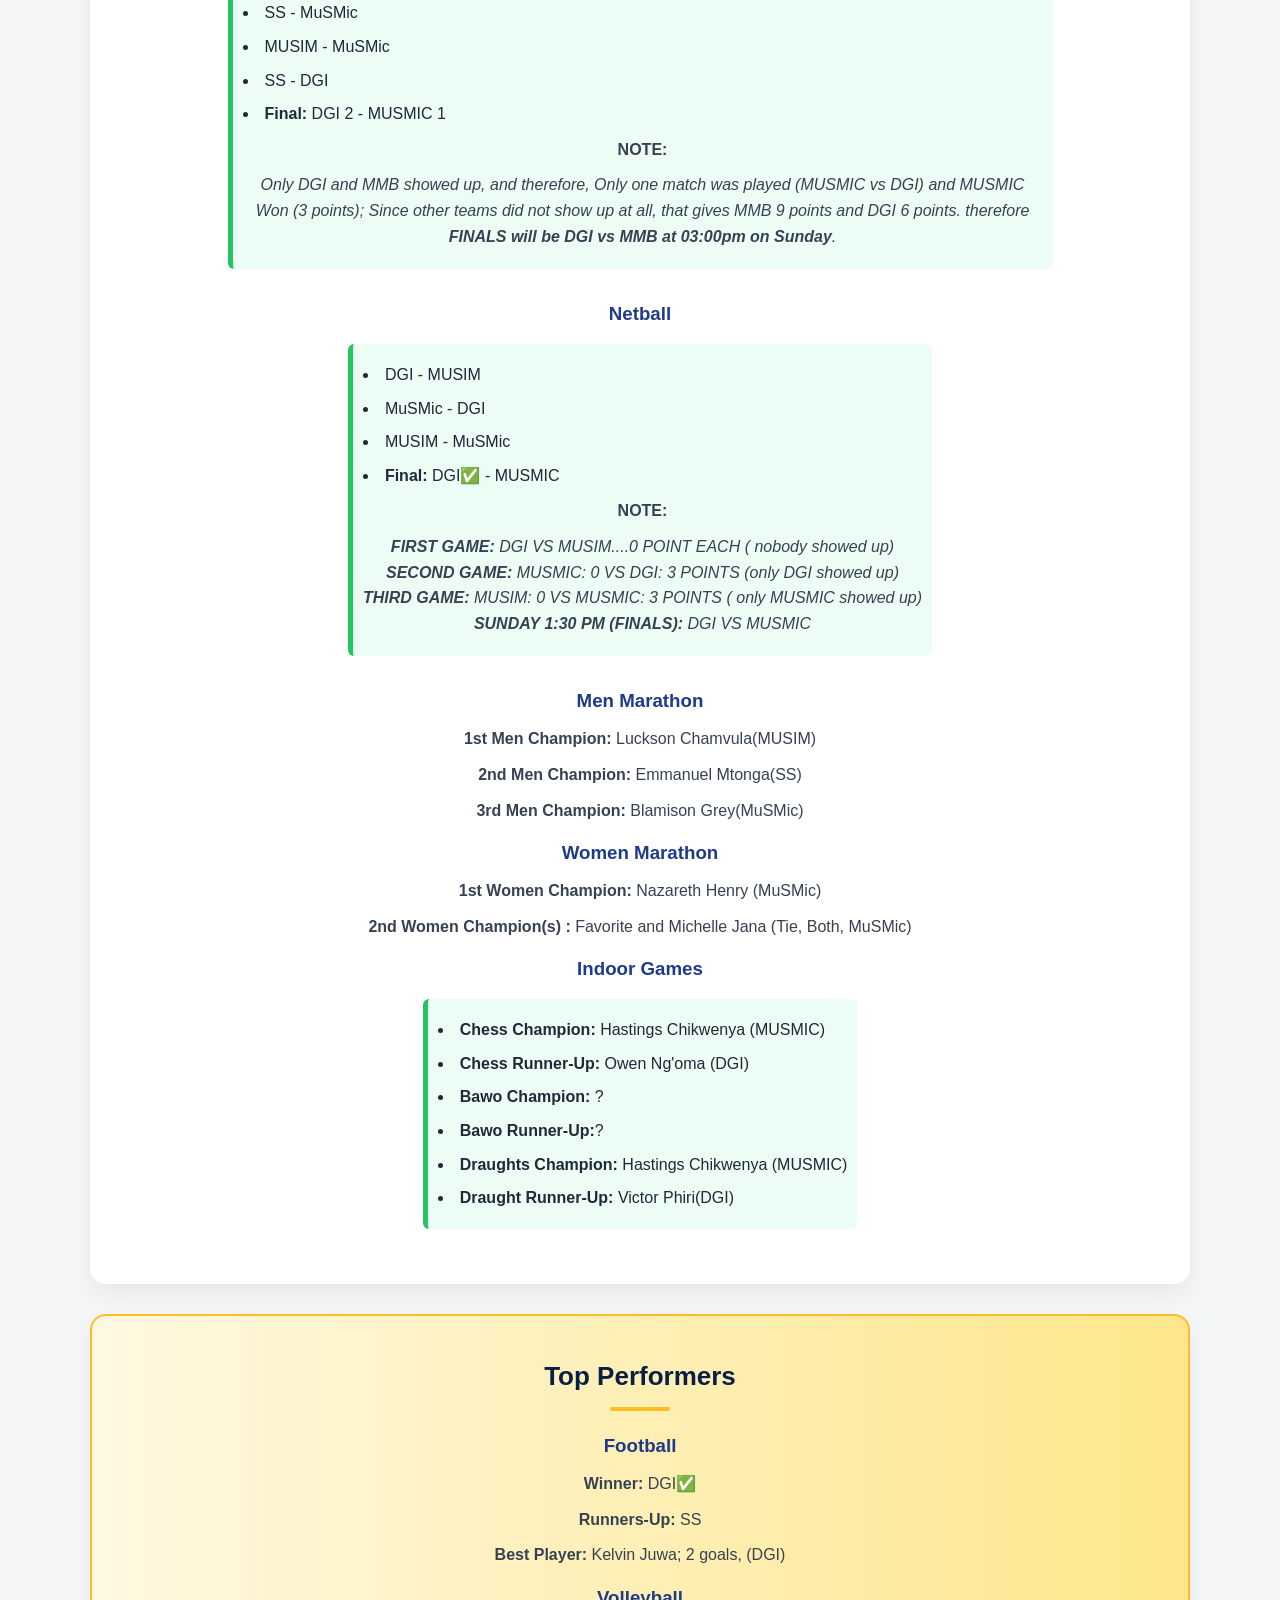
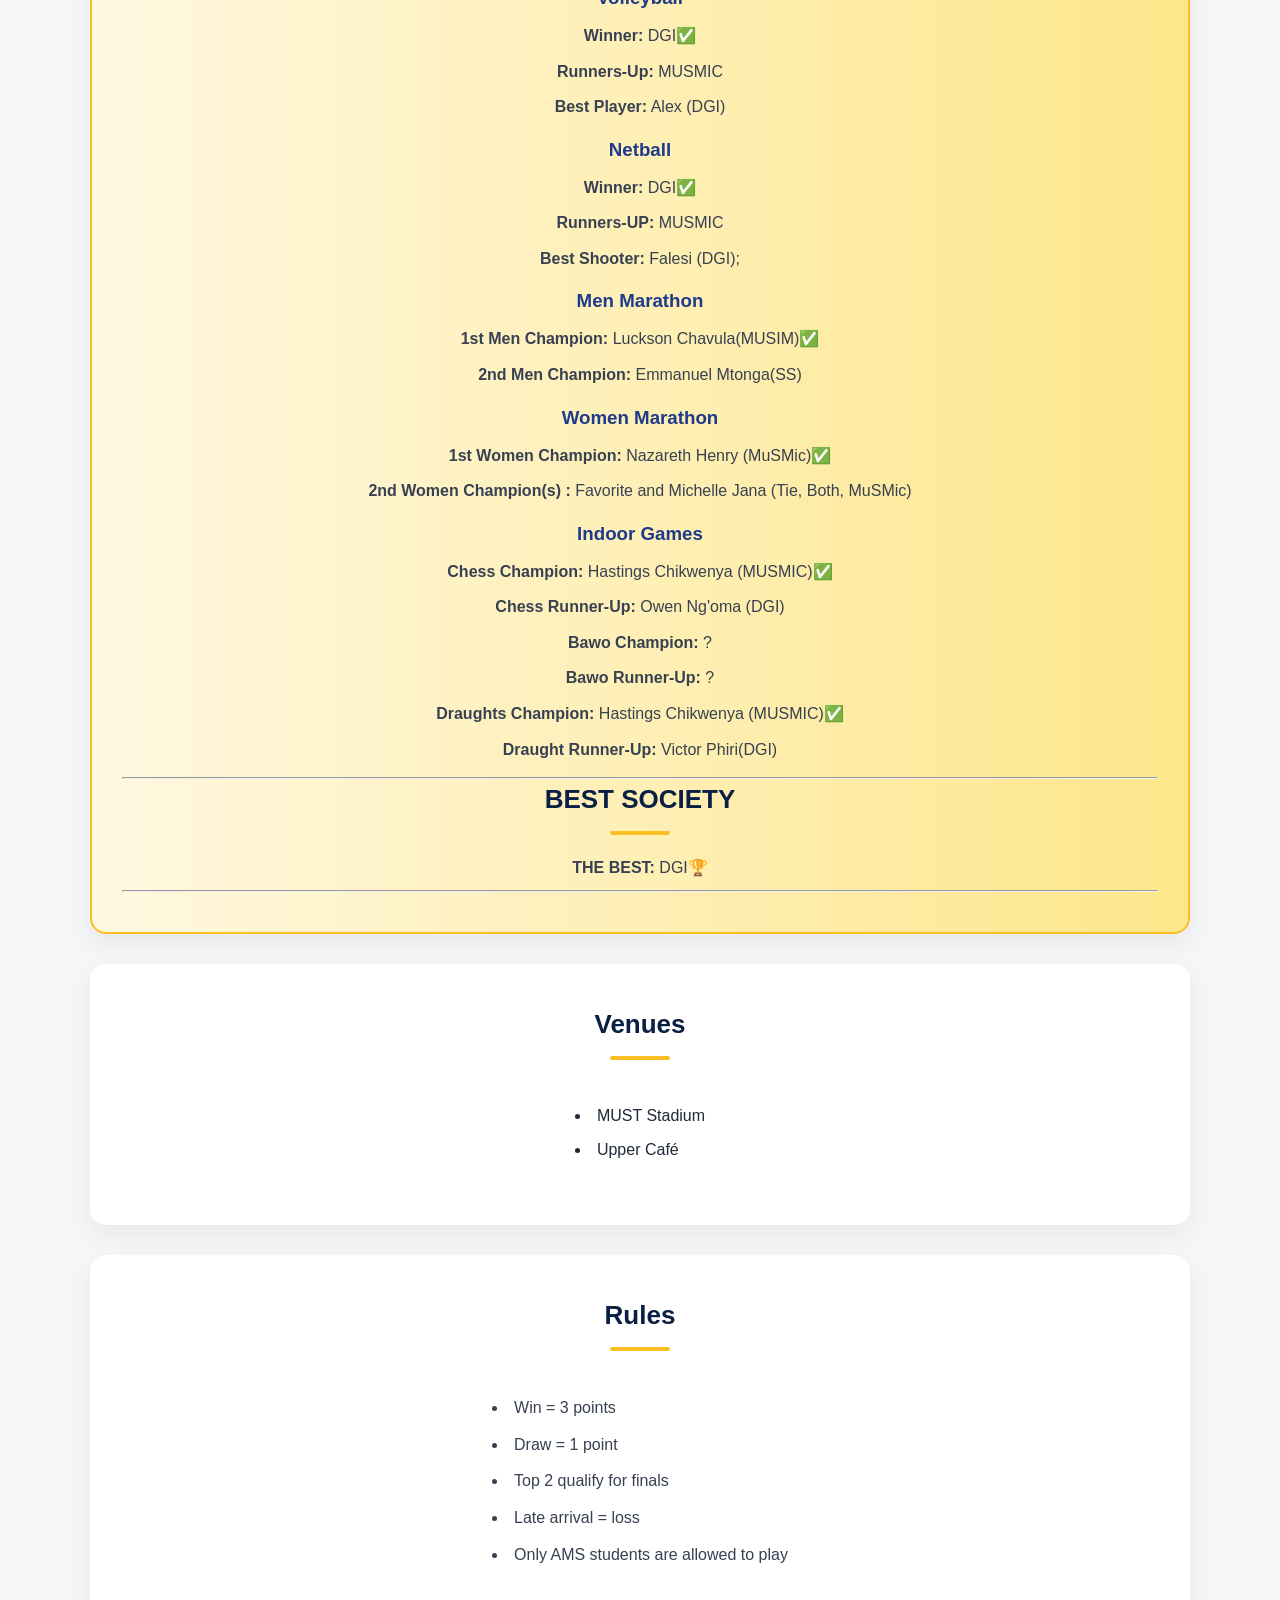
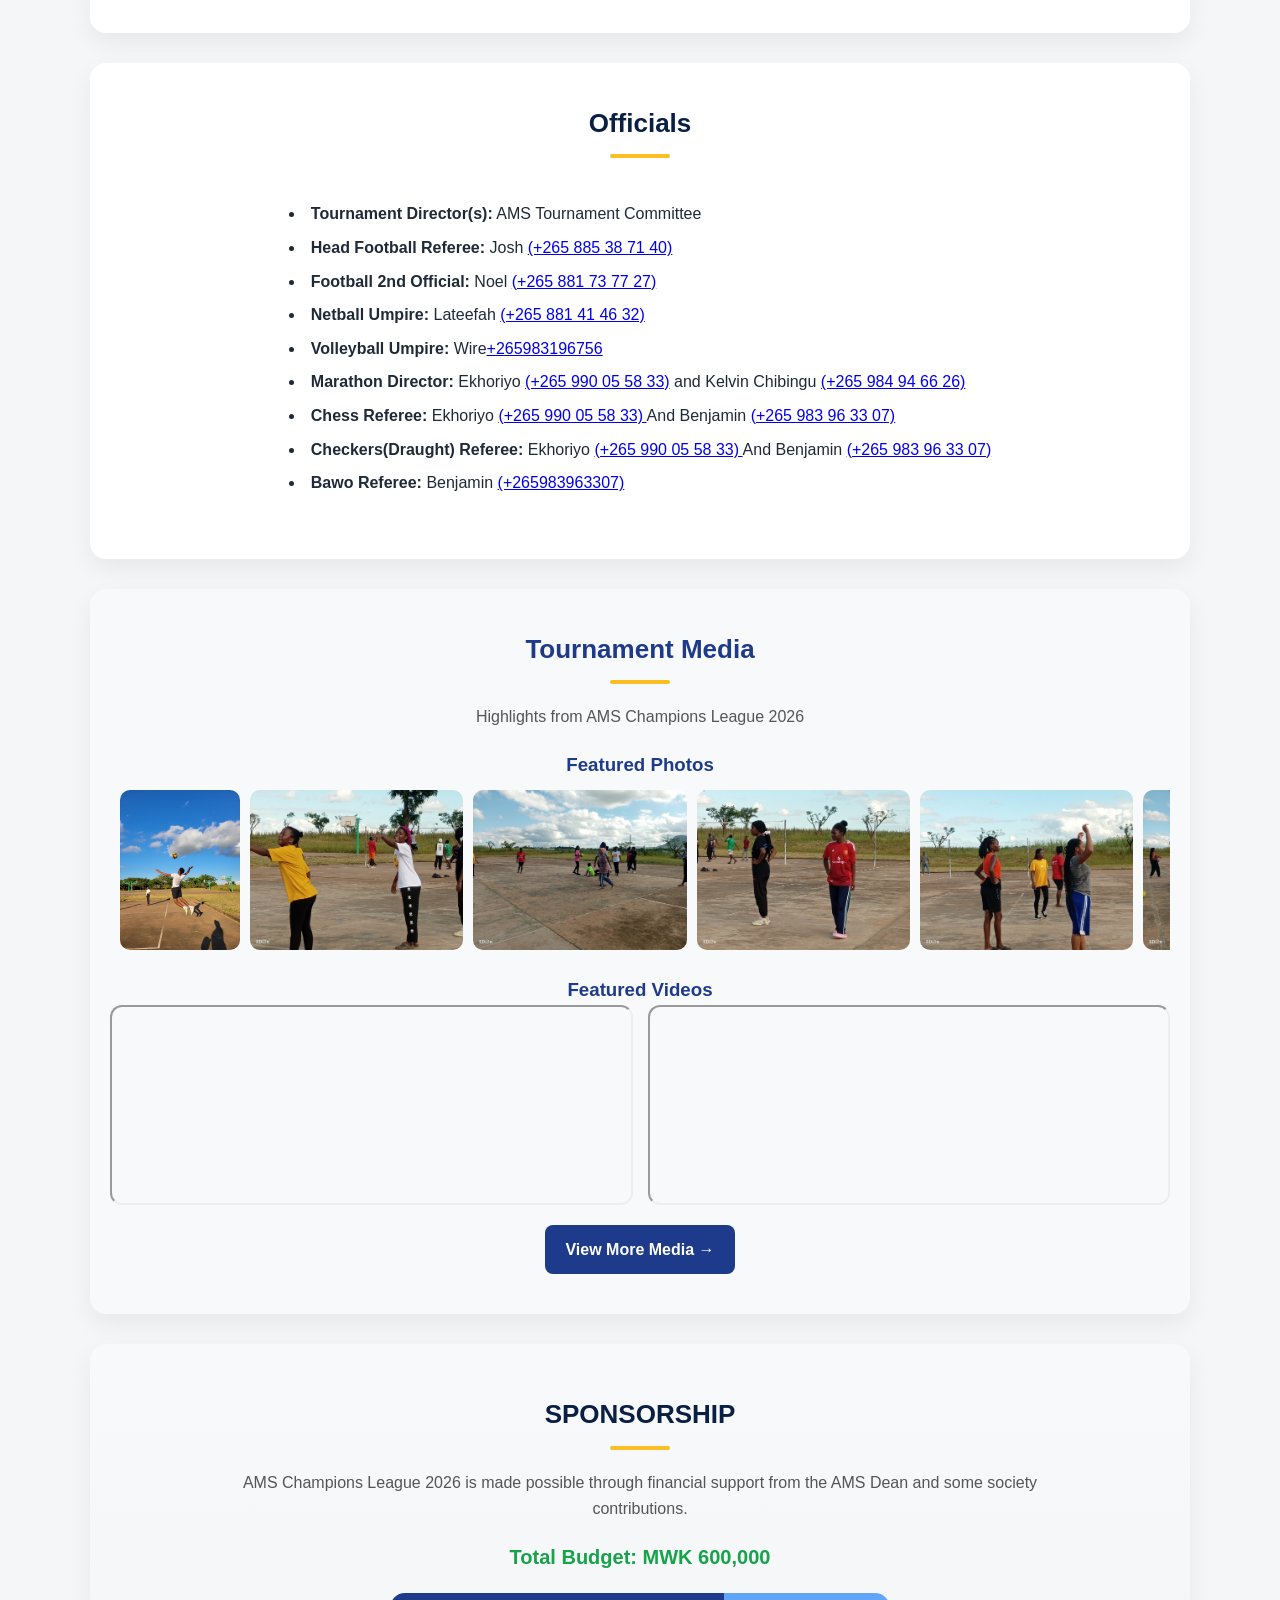
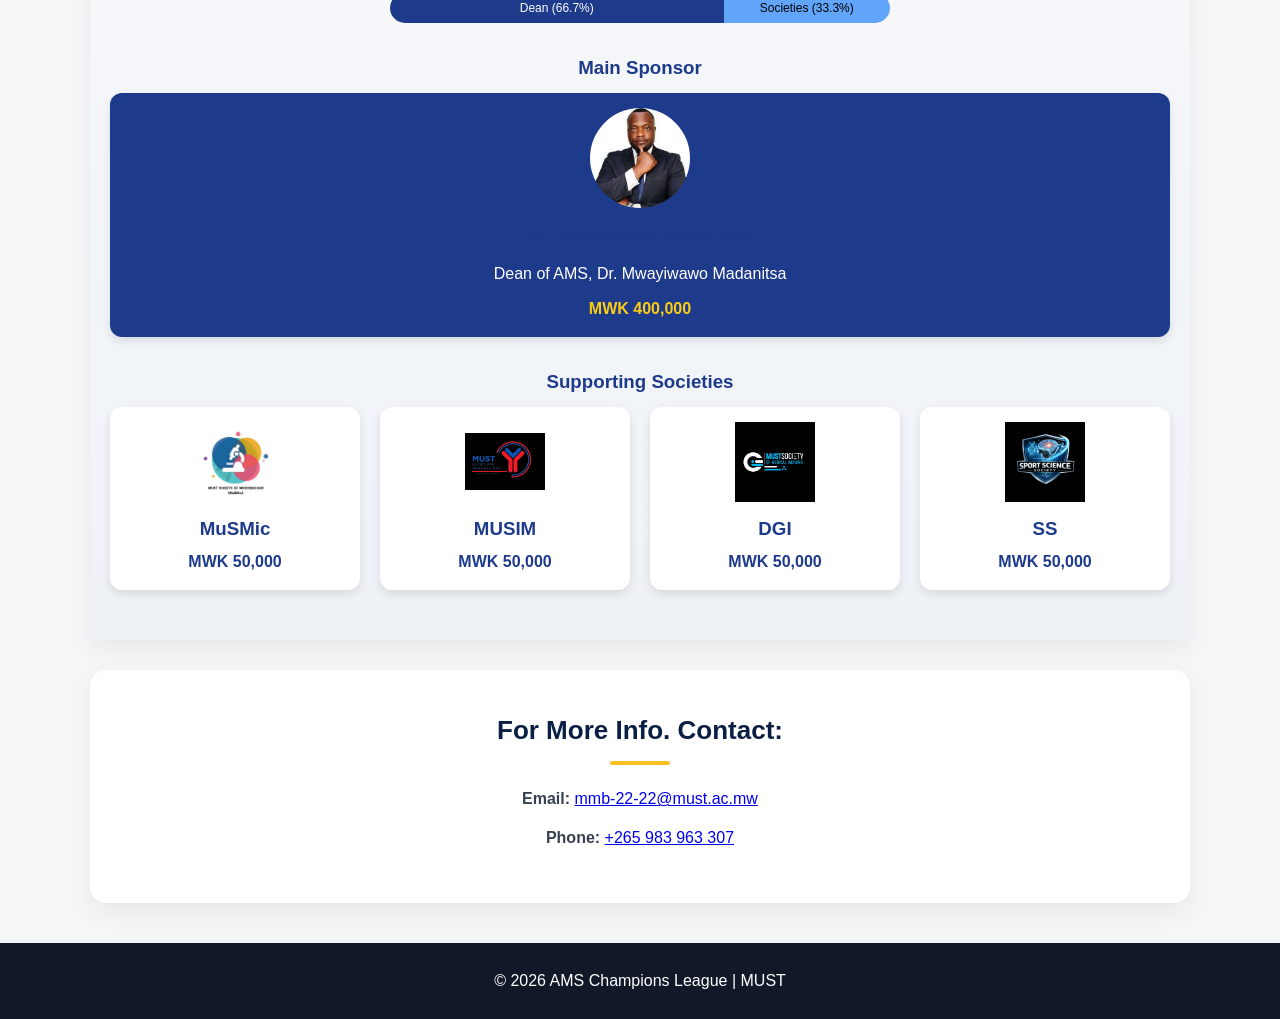
==== commit 299f940f: "Update index.html" ====
--- a/index.html
+++ b/index.html
@@ -69,9 +69,9 @@
         </p>
 
         <div class="hero-info">
-          <span>DATE: 24–26 April 2026</span>
-          <span>LOCATION: MUST Campus</span>
-          <span>TEAMS: DGI, SS, MUSIM & MuSMic </span>
+          <span><strong>DATE:</strong> 24–26 April 2026</span>
+          <span><strong>LOCATION:</strong> MUST Campus</span>
+          <span><strong>TEAMS:</strong> DGI, SS, MUSIM & MuSMic </span>
         </div>
 
         <div class="hero-buttons">
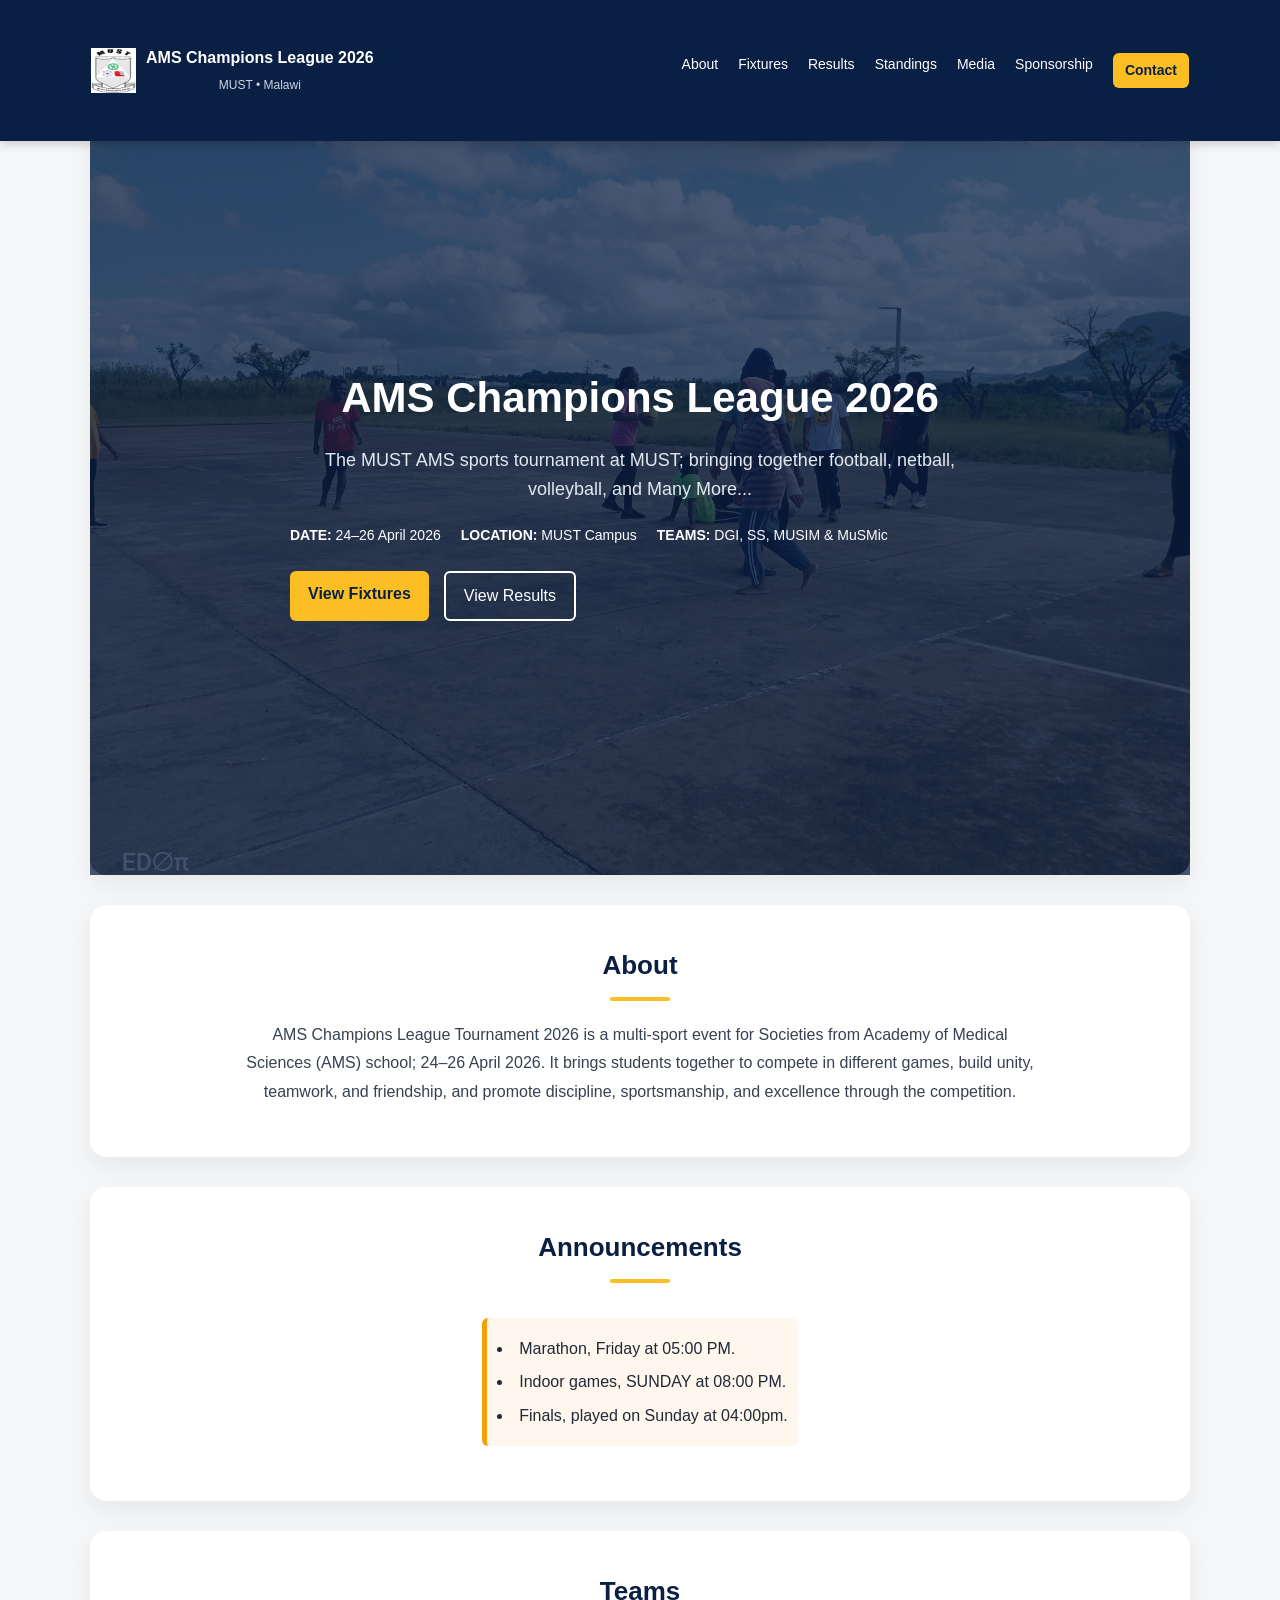
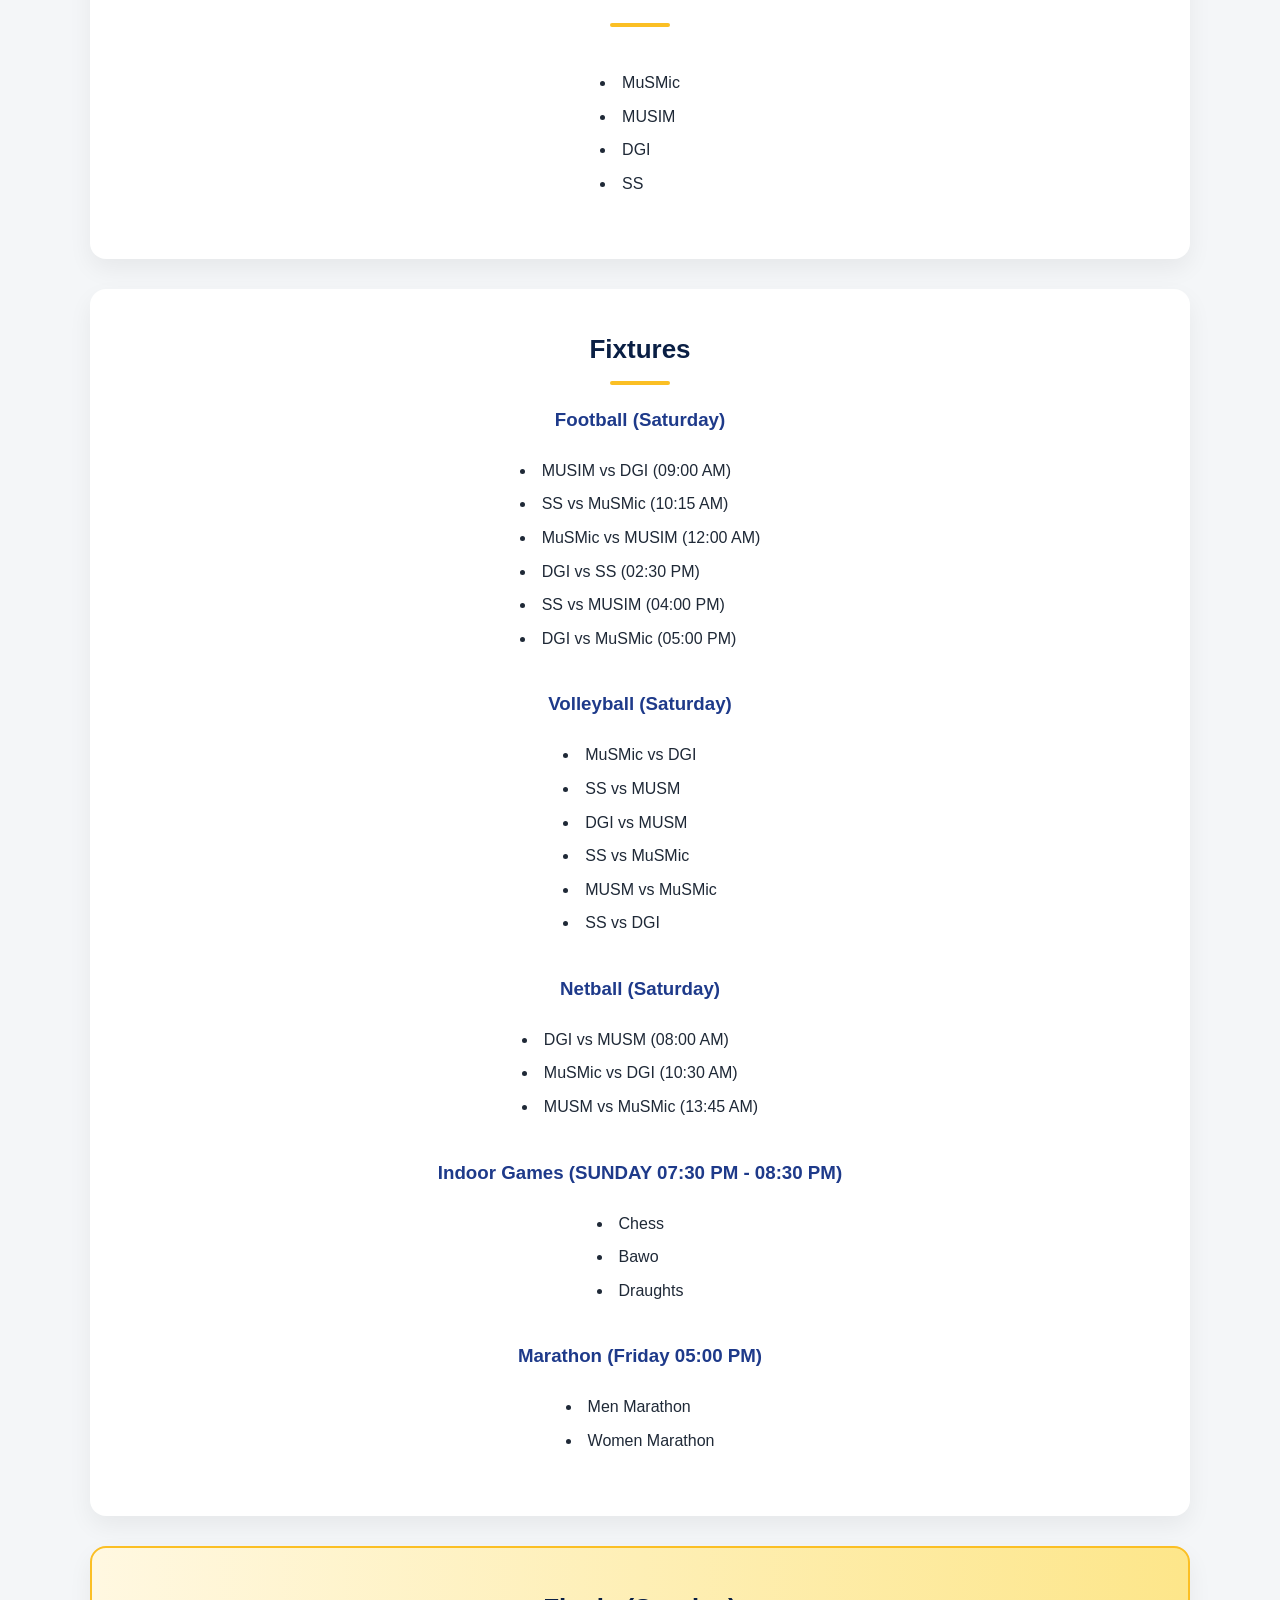
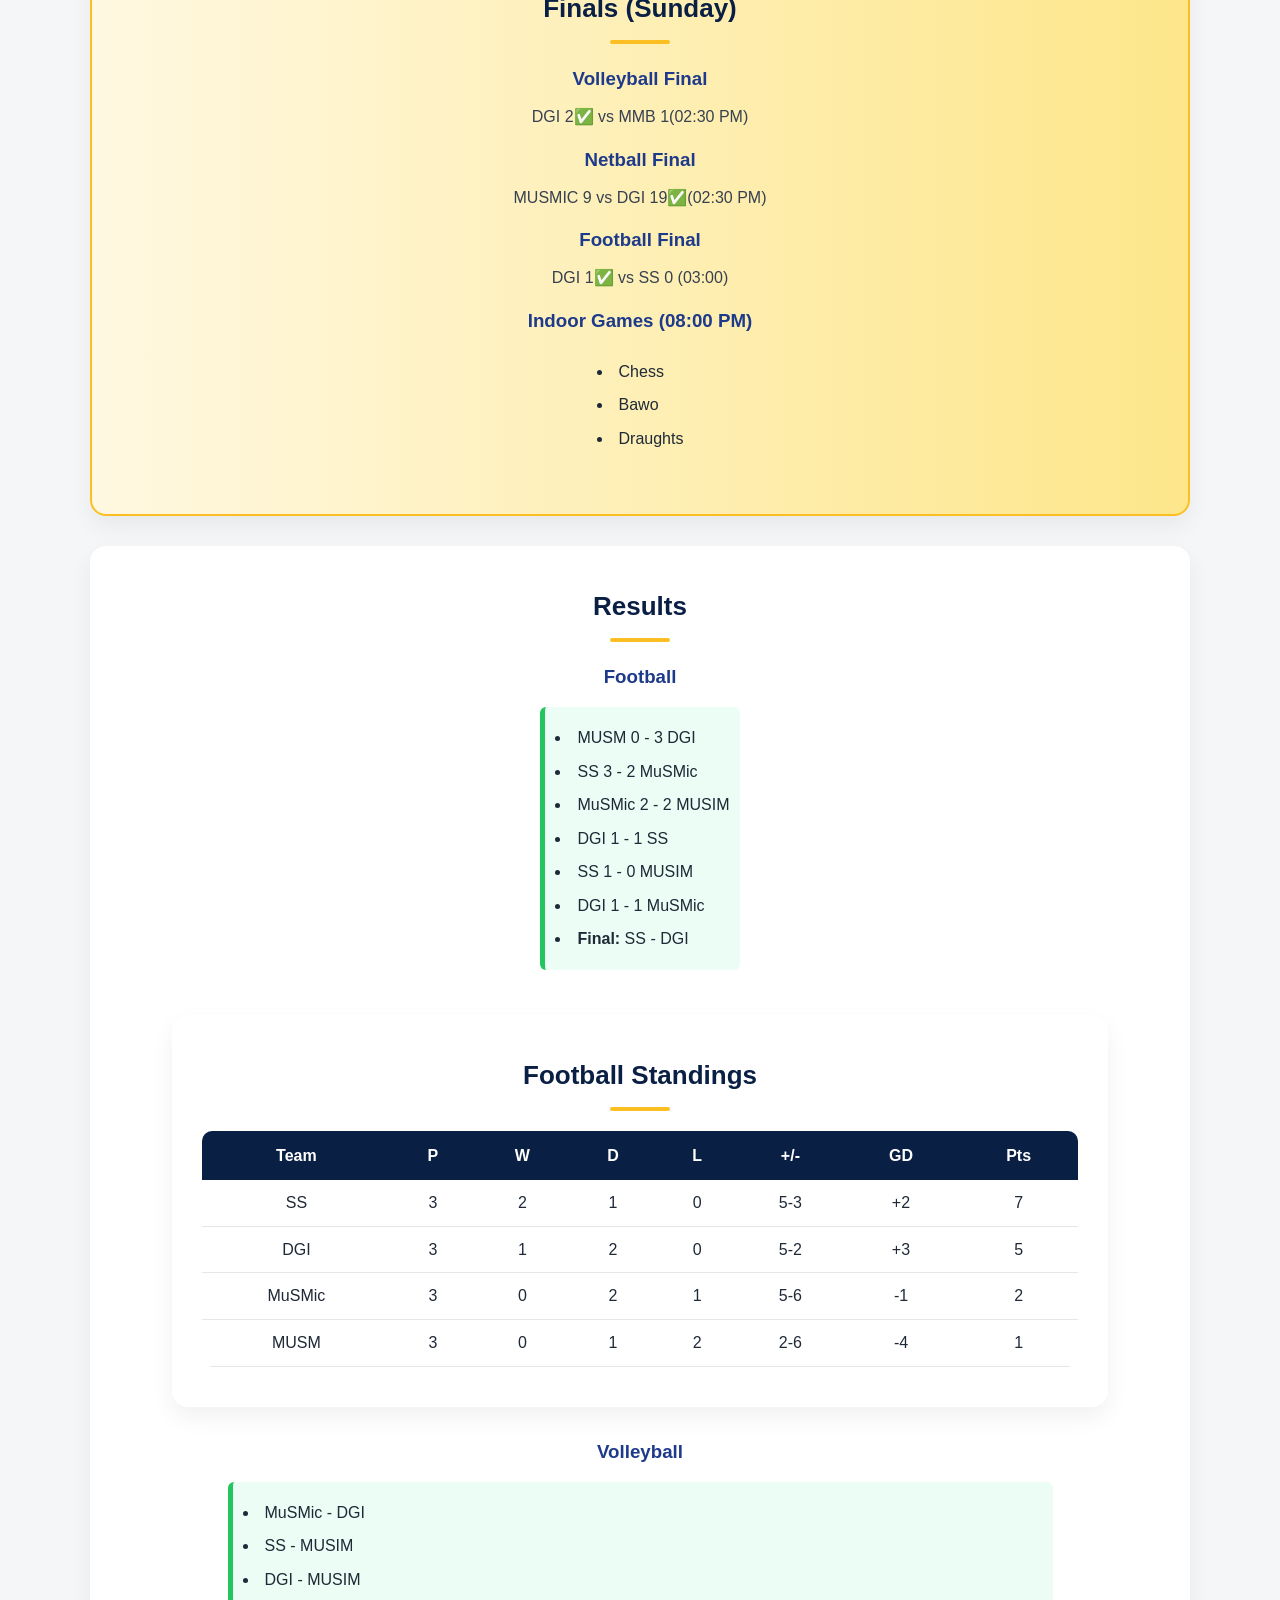
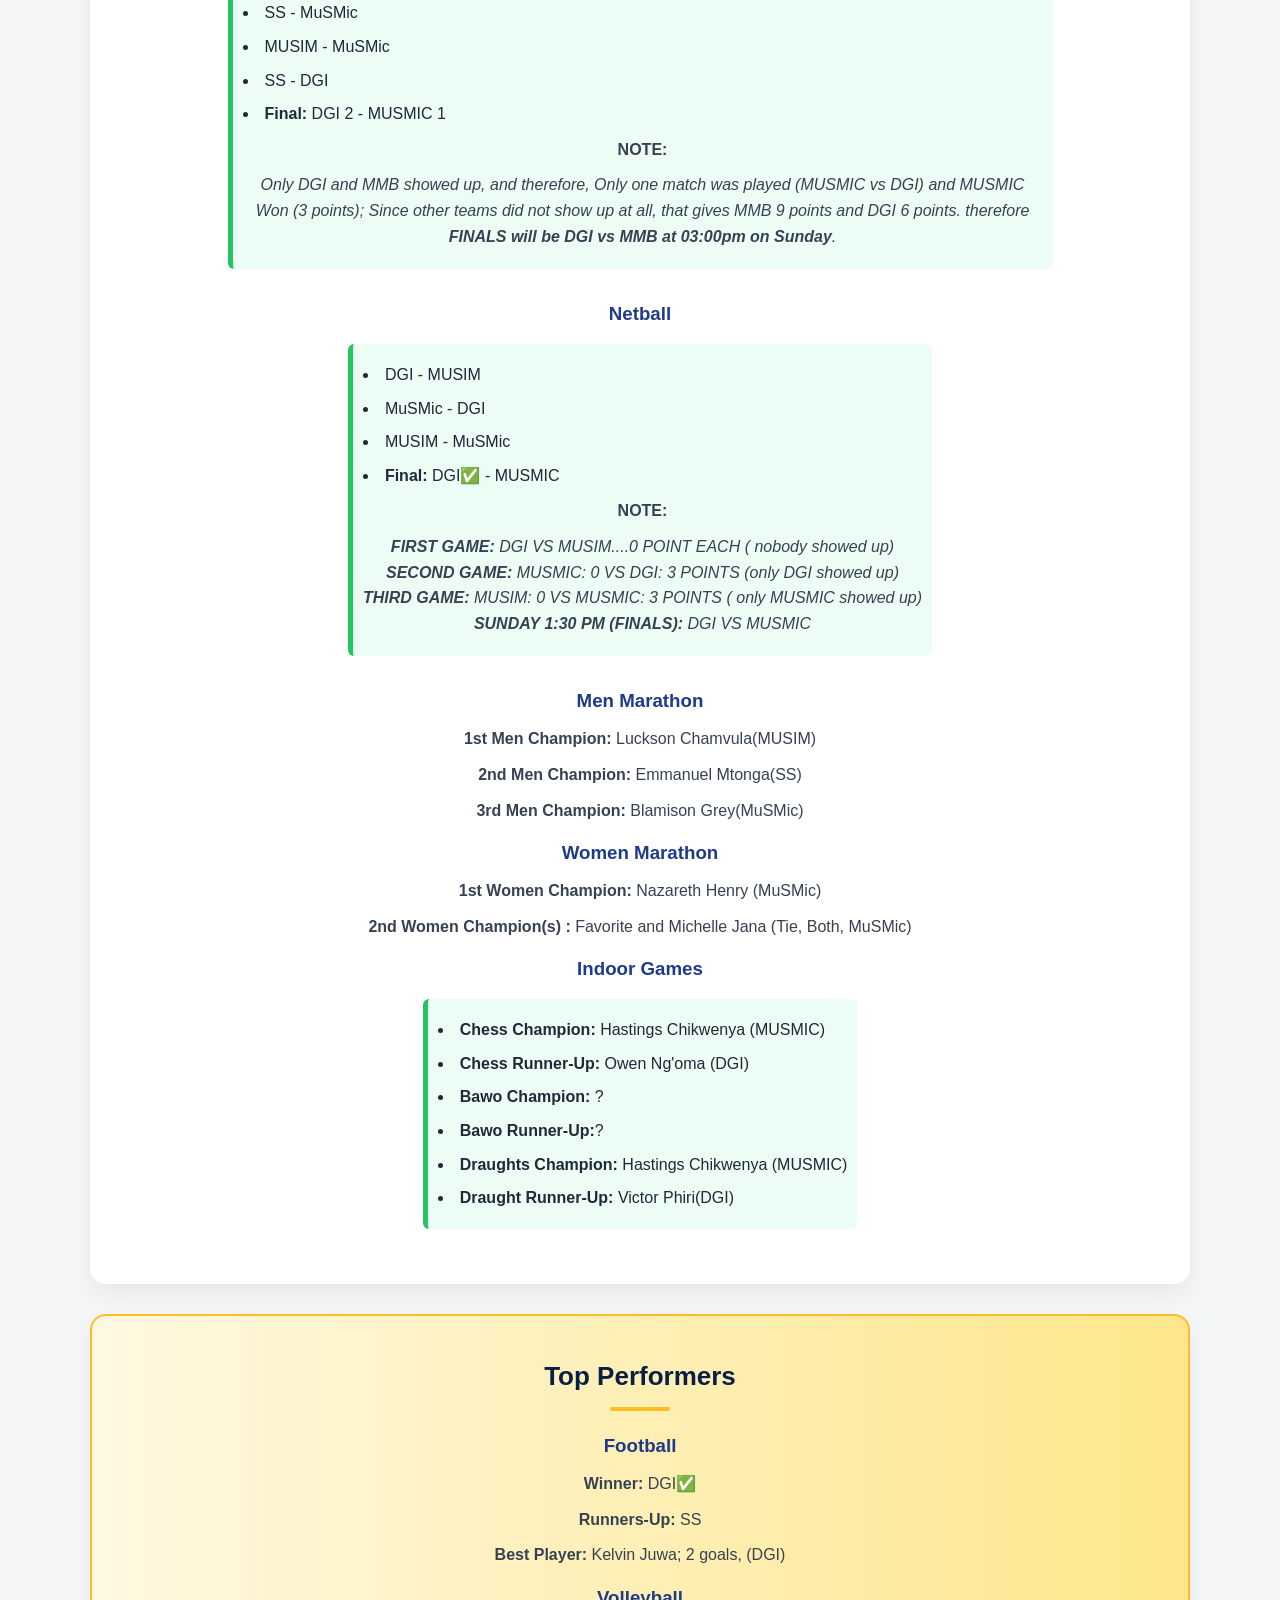
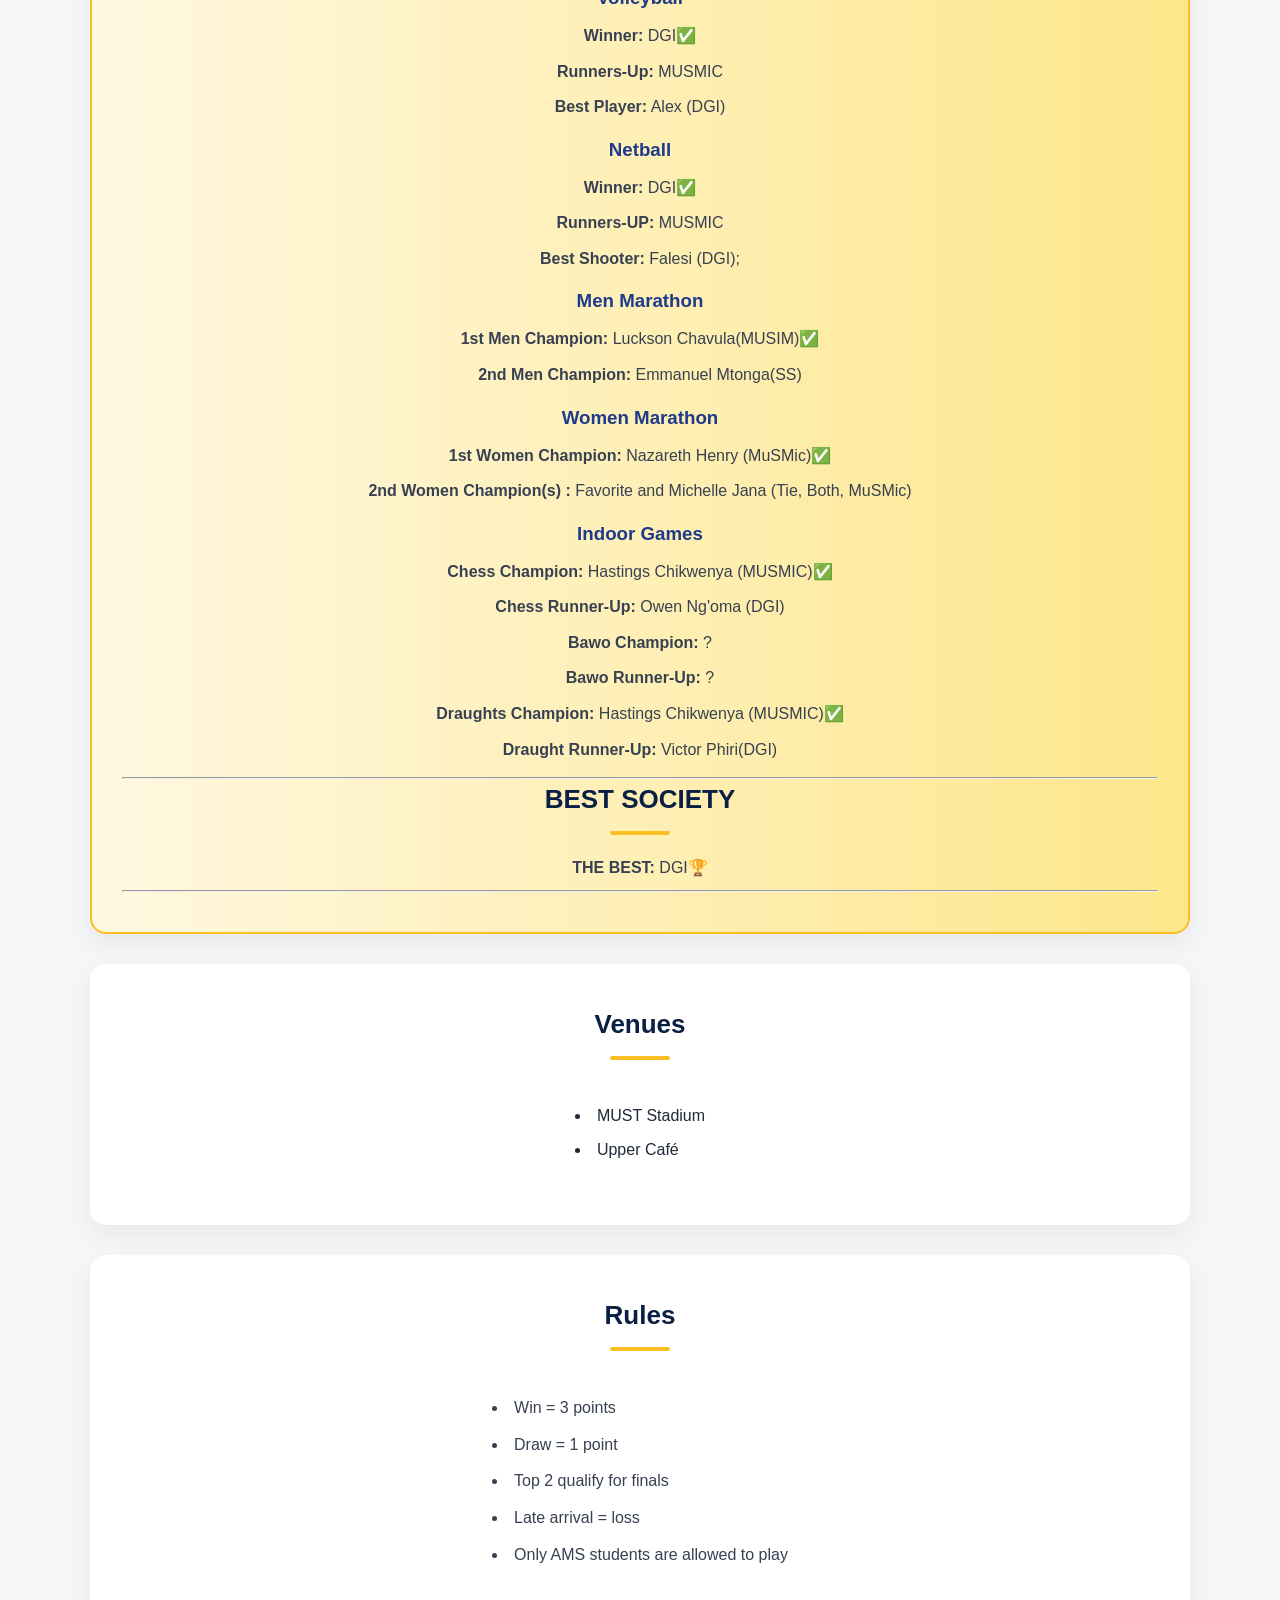
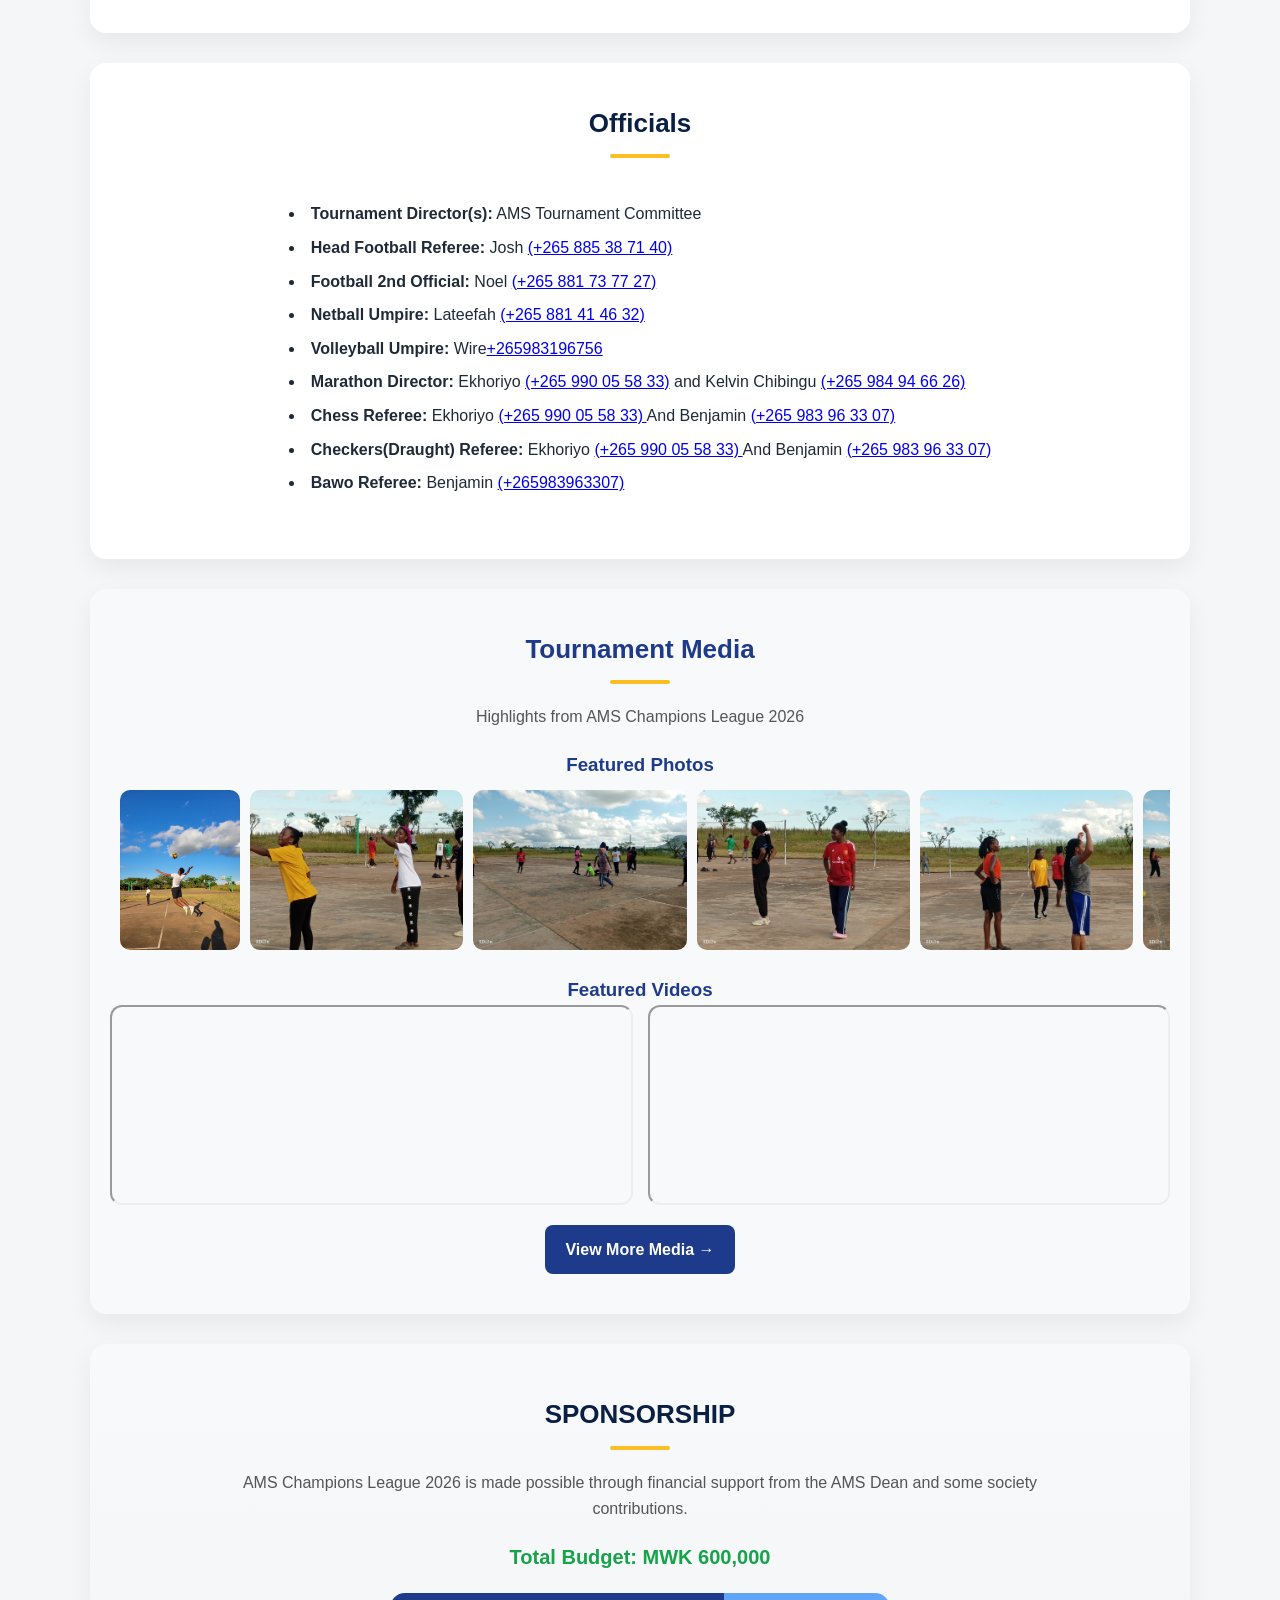
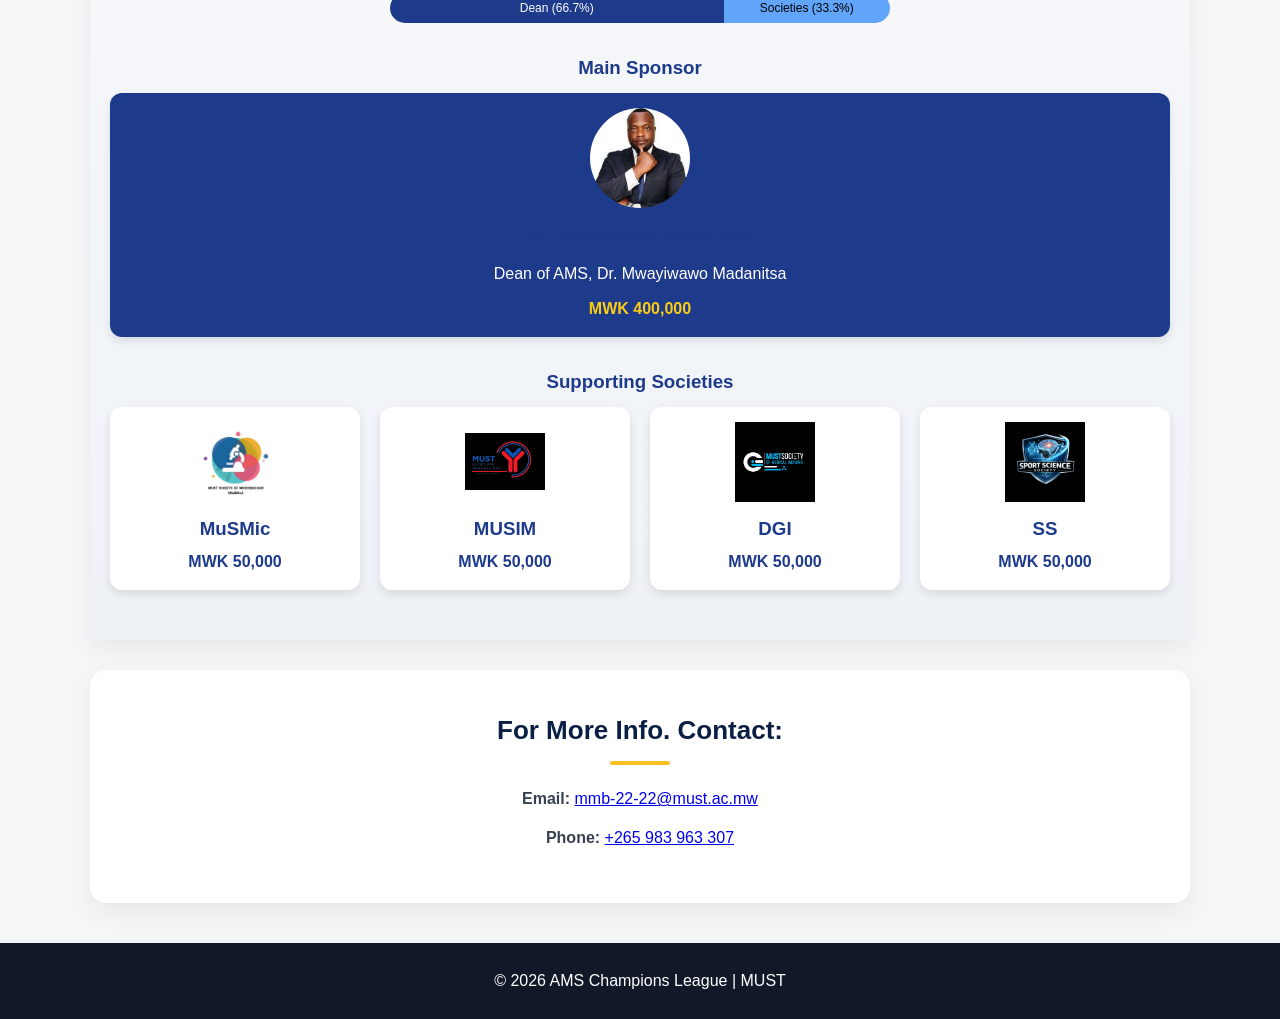
==== commit e4ce5c77: "Update index.html" ====
--- a/index.html
+++ b/index.html
@@ -51,7 +51,7 @@
           <a href="#results">Results</a>
           <a href="#standings">Standings</a>
           <a href="#media">Media</a>
-          <a href="#sponsors">Sponsors</a>
+          <a href="#sponsors">Sponsorship</a>
           <a href="#contact" class="nav-cta">Contact</a>
         </nav>
       </div>
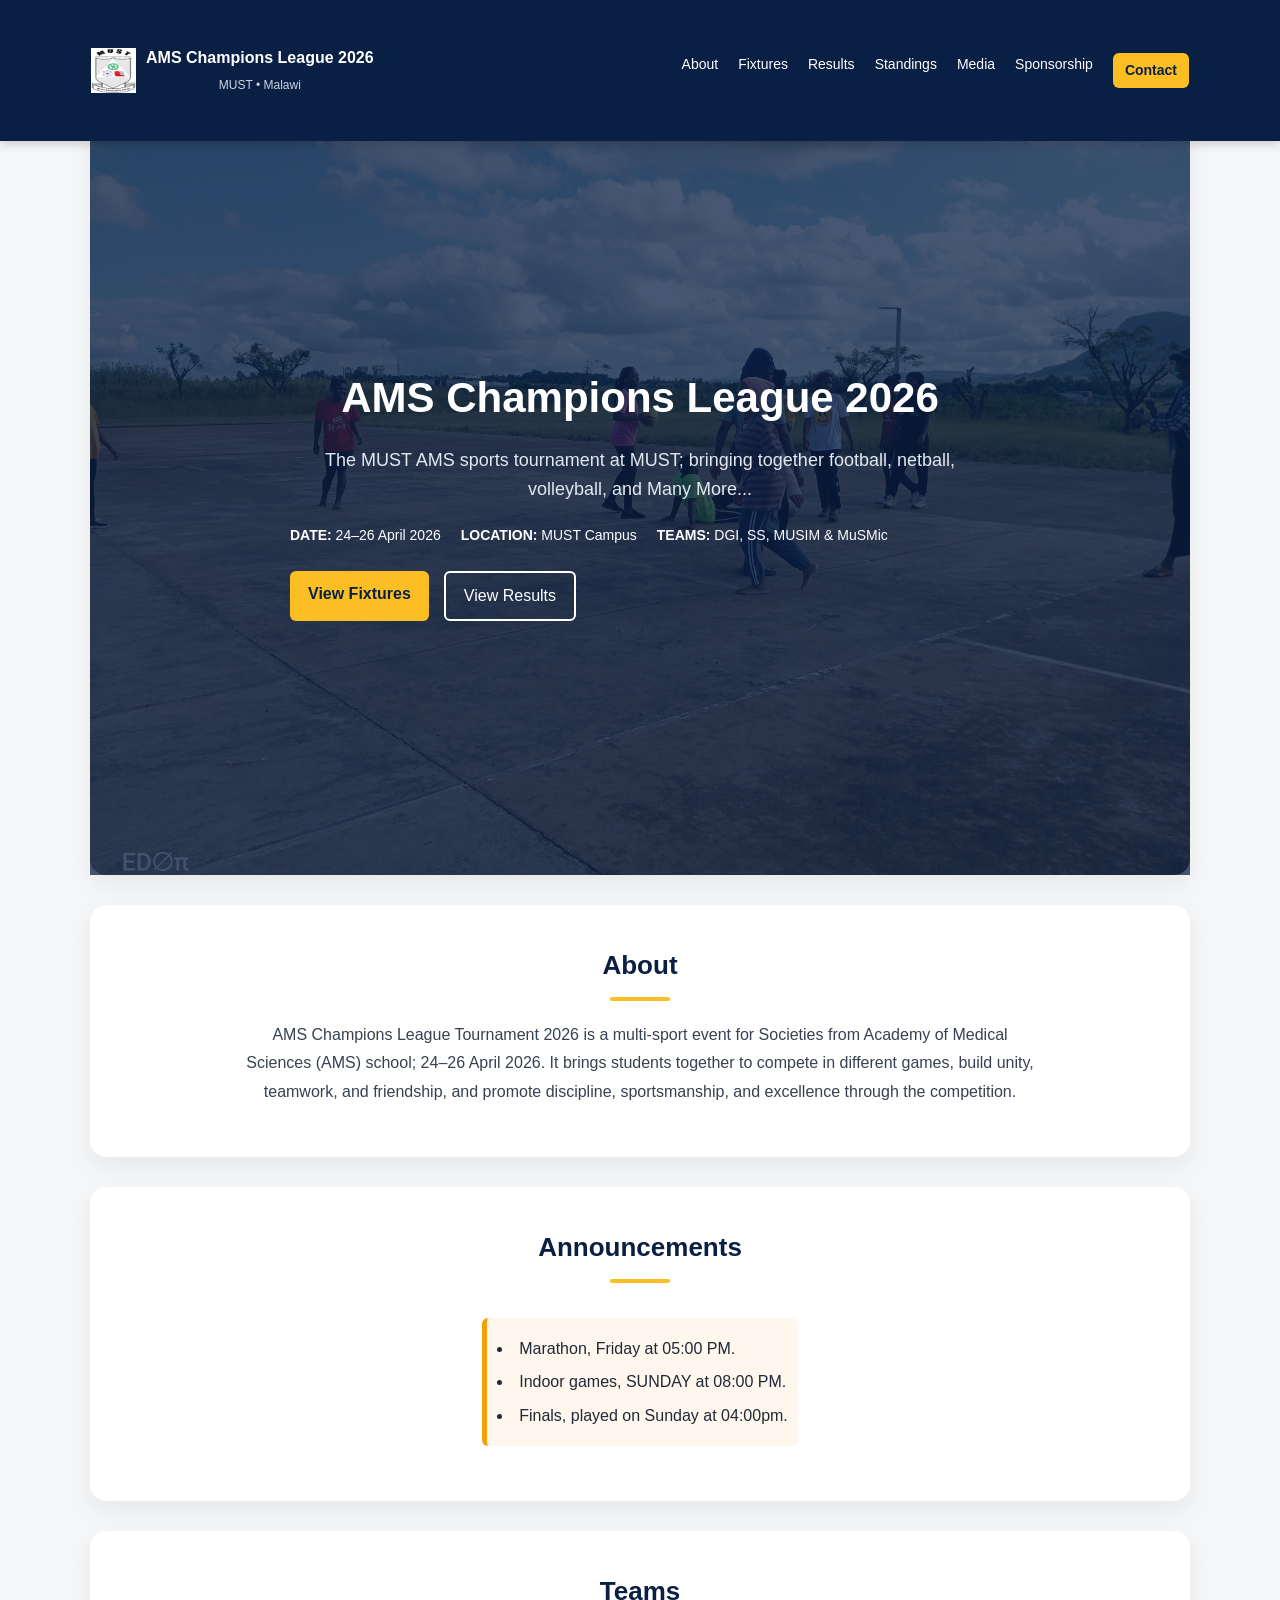
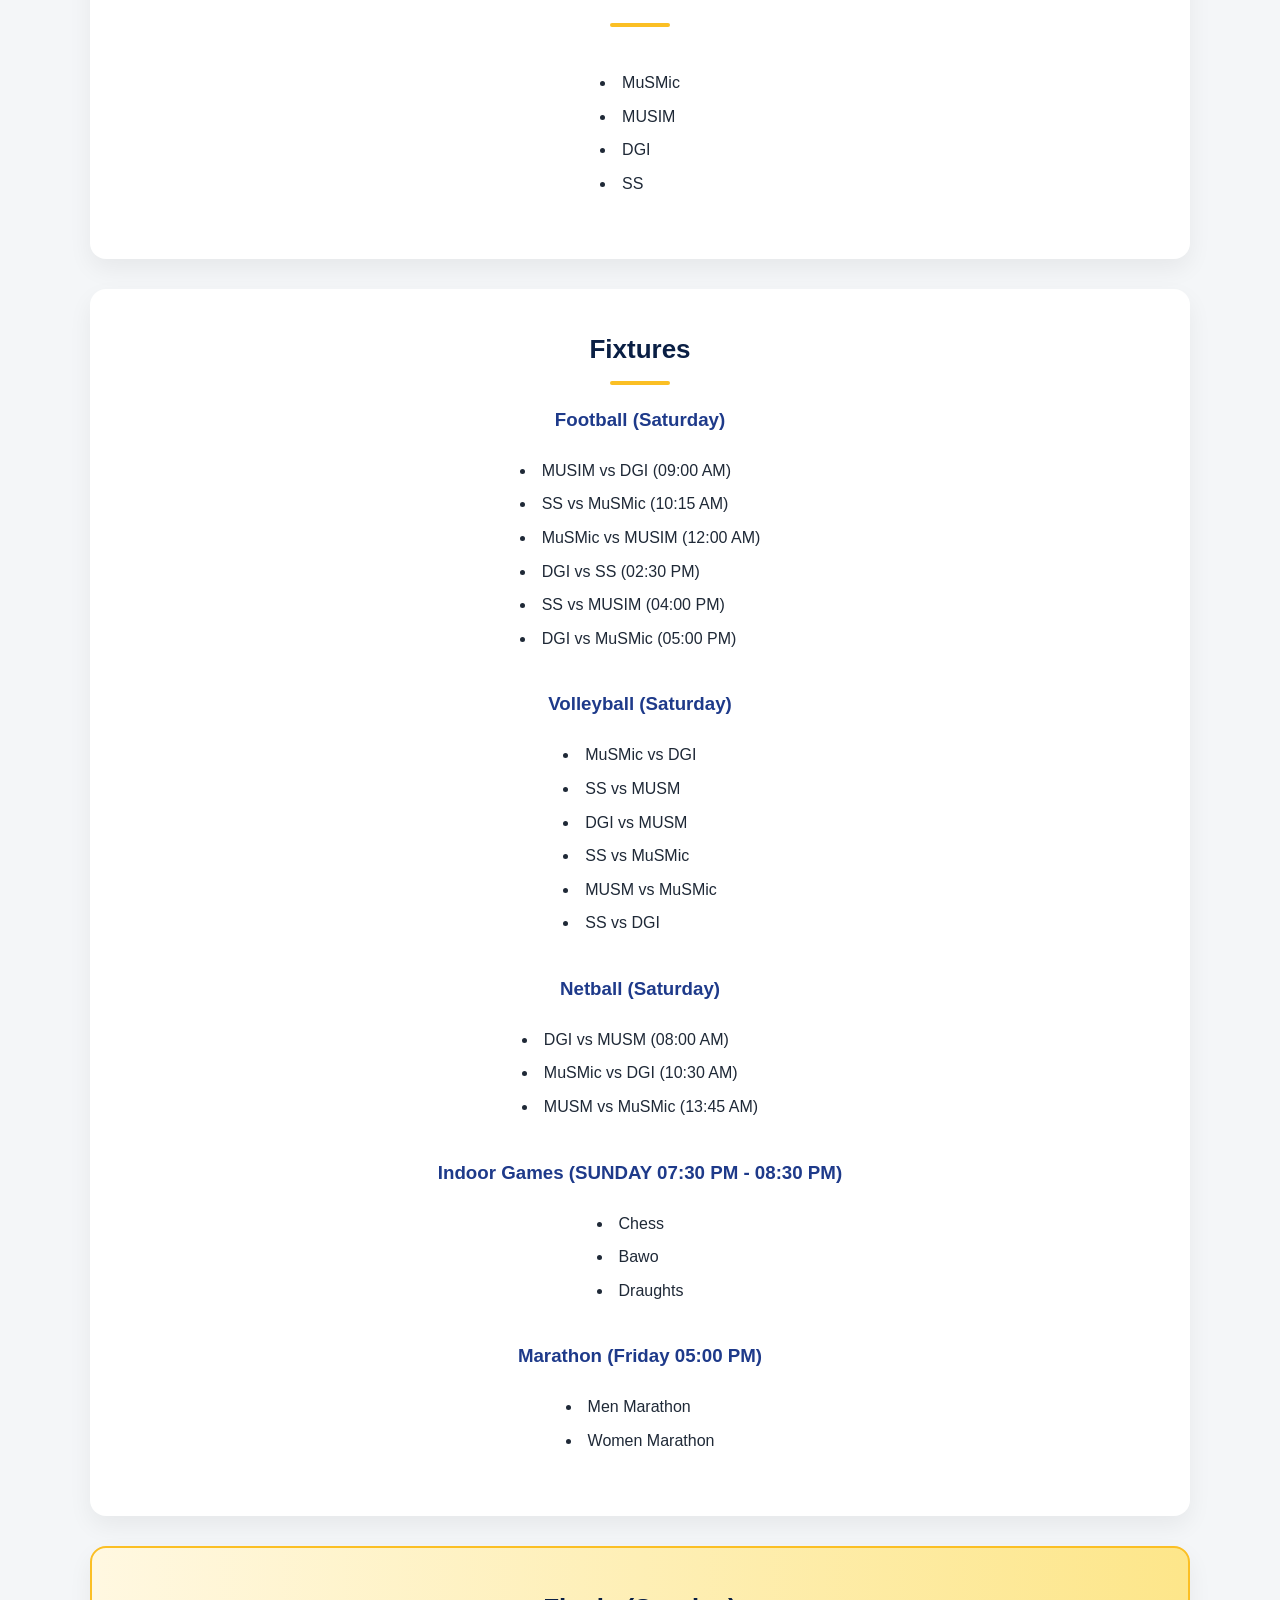
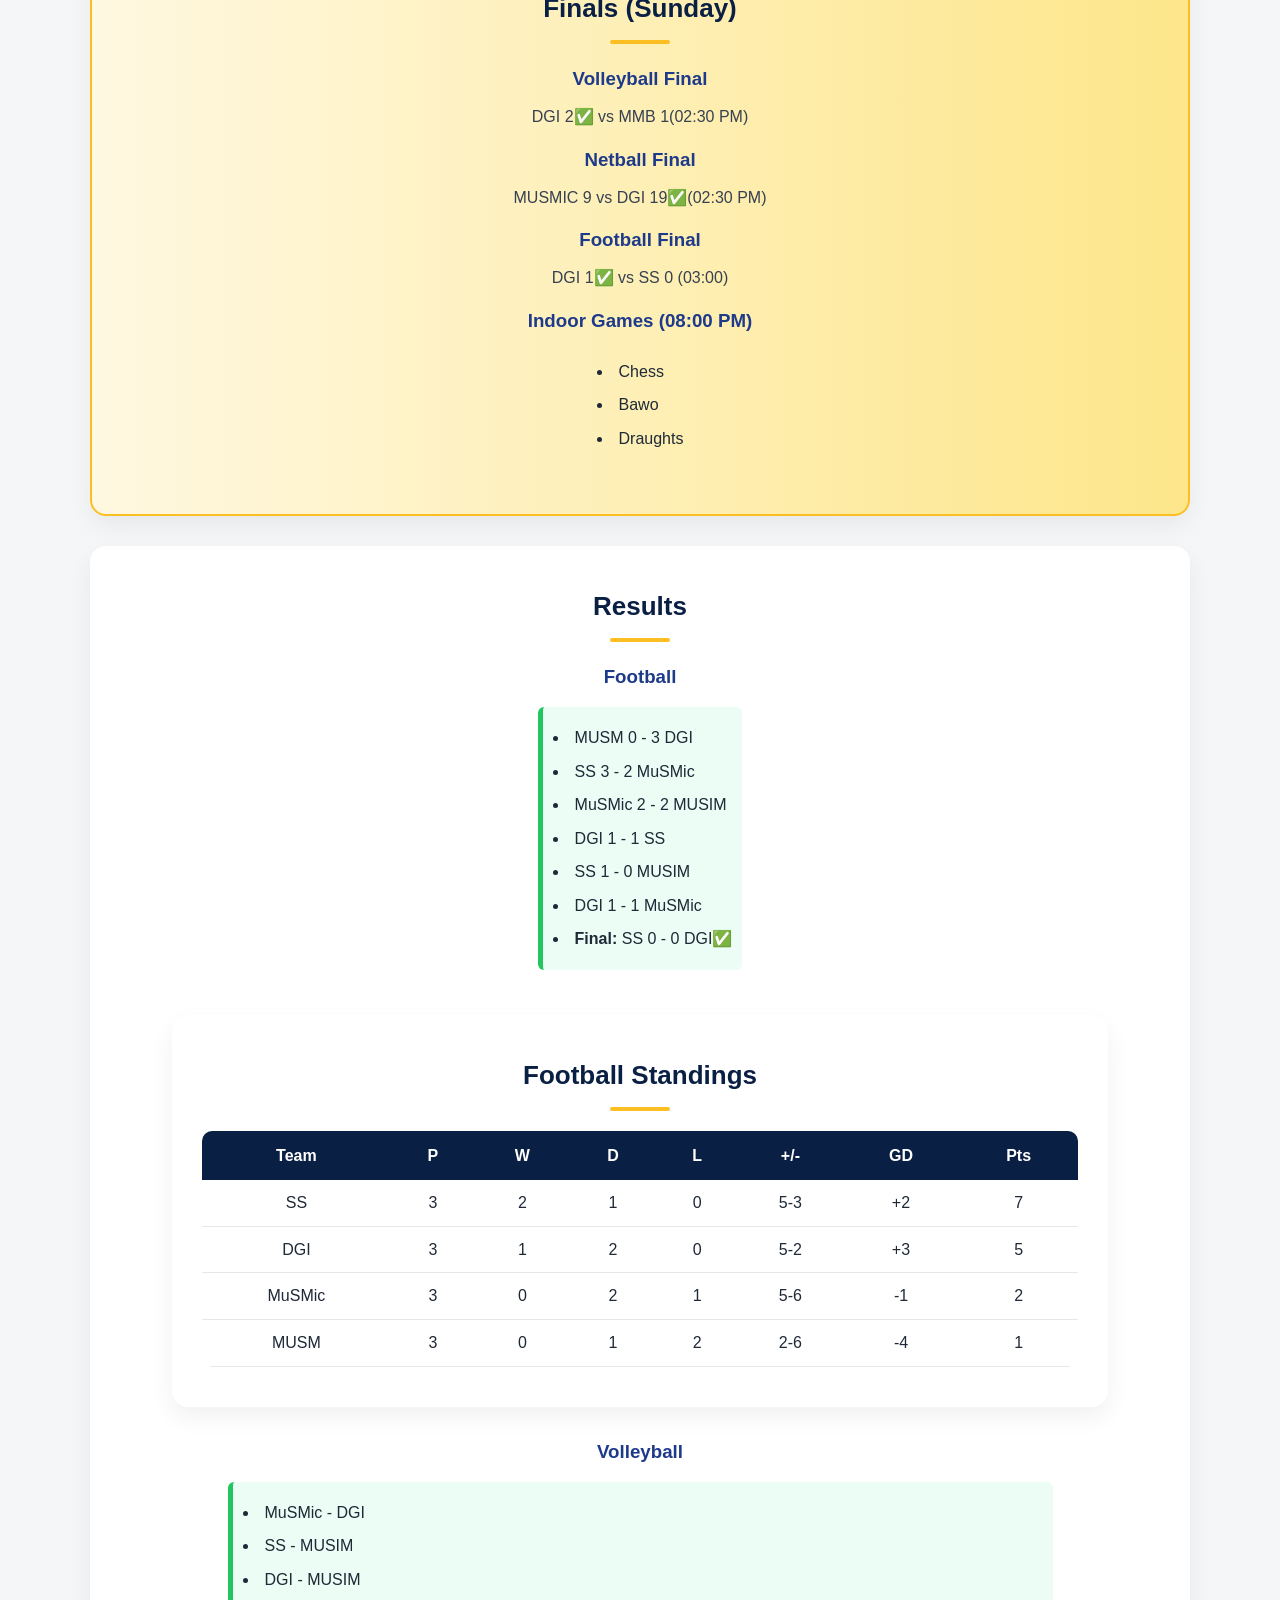
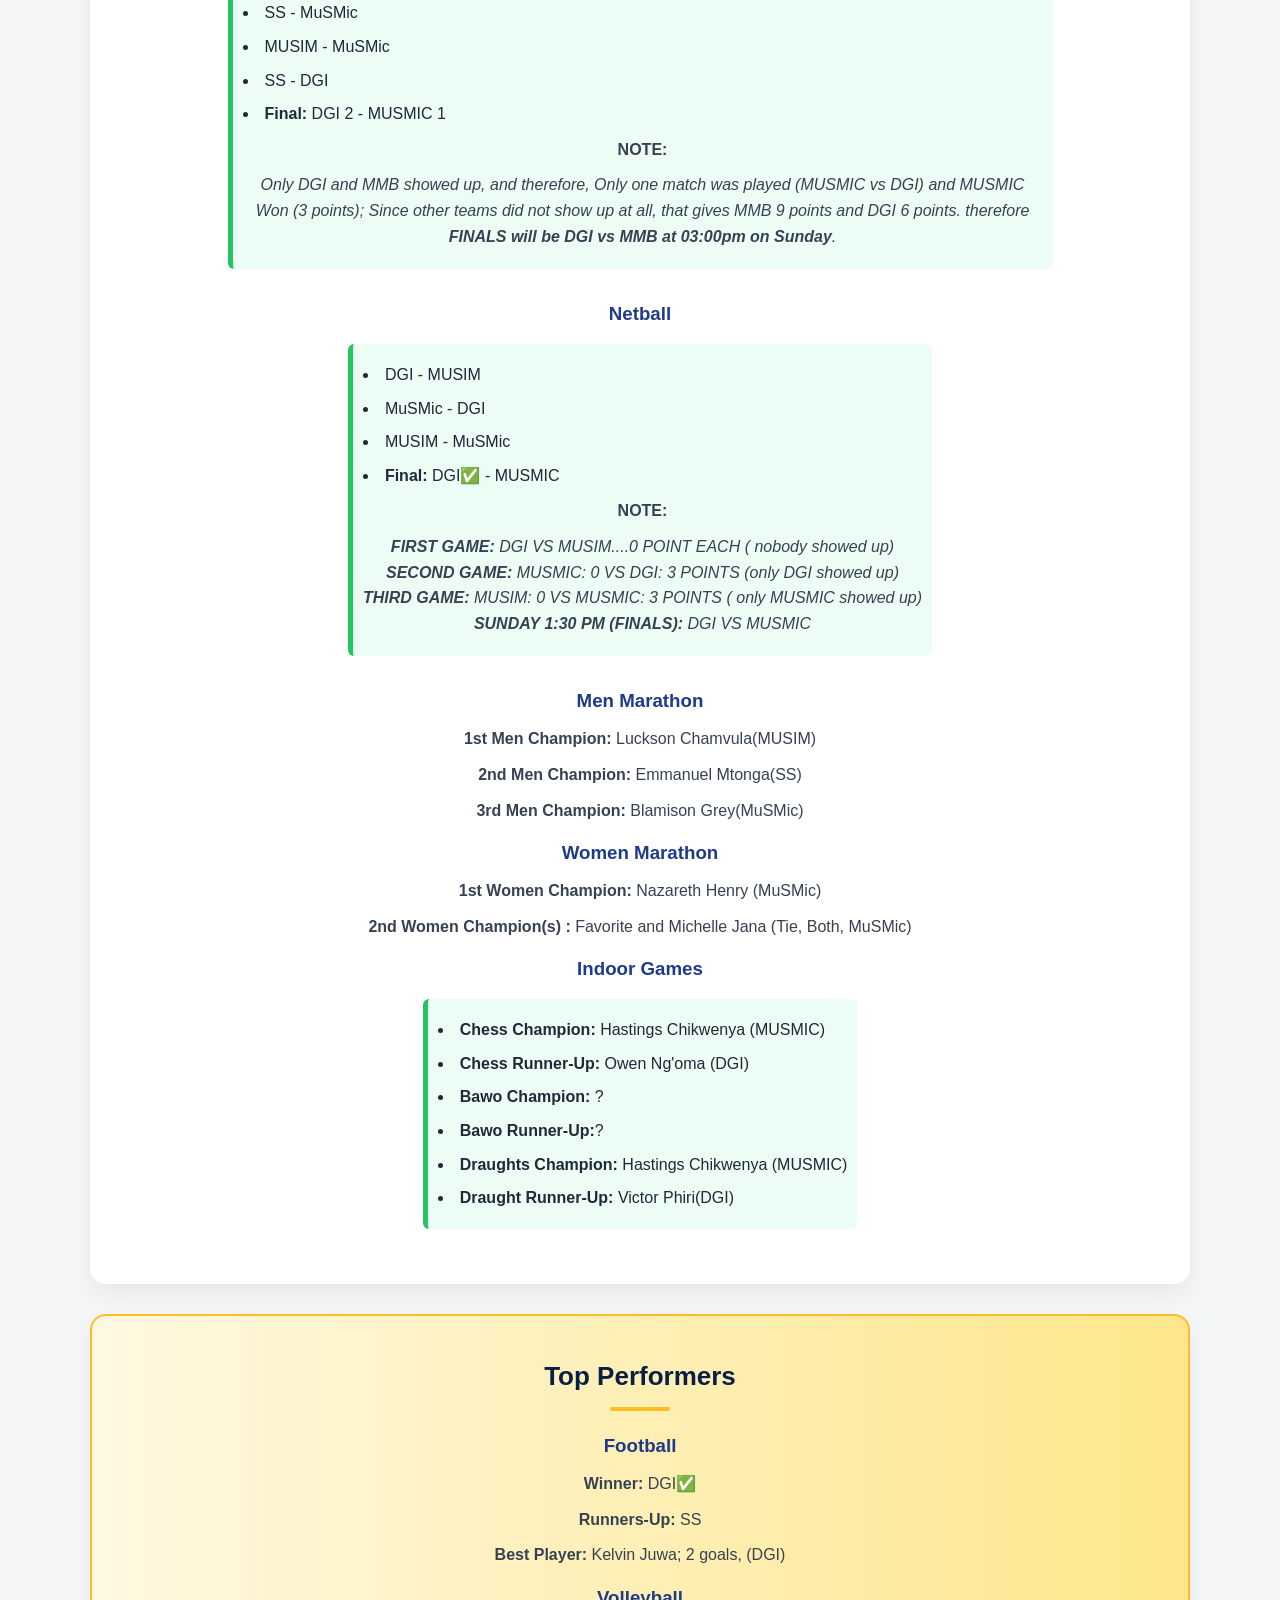
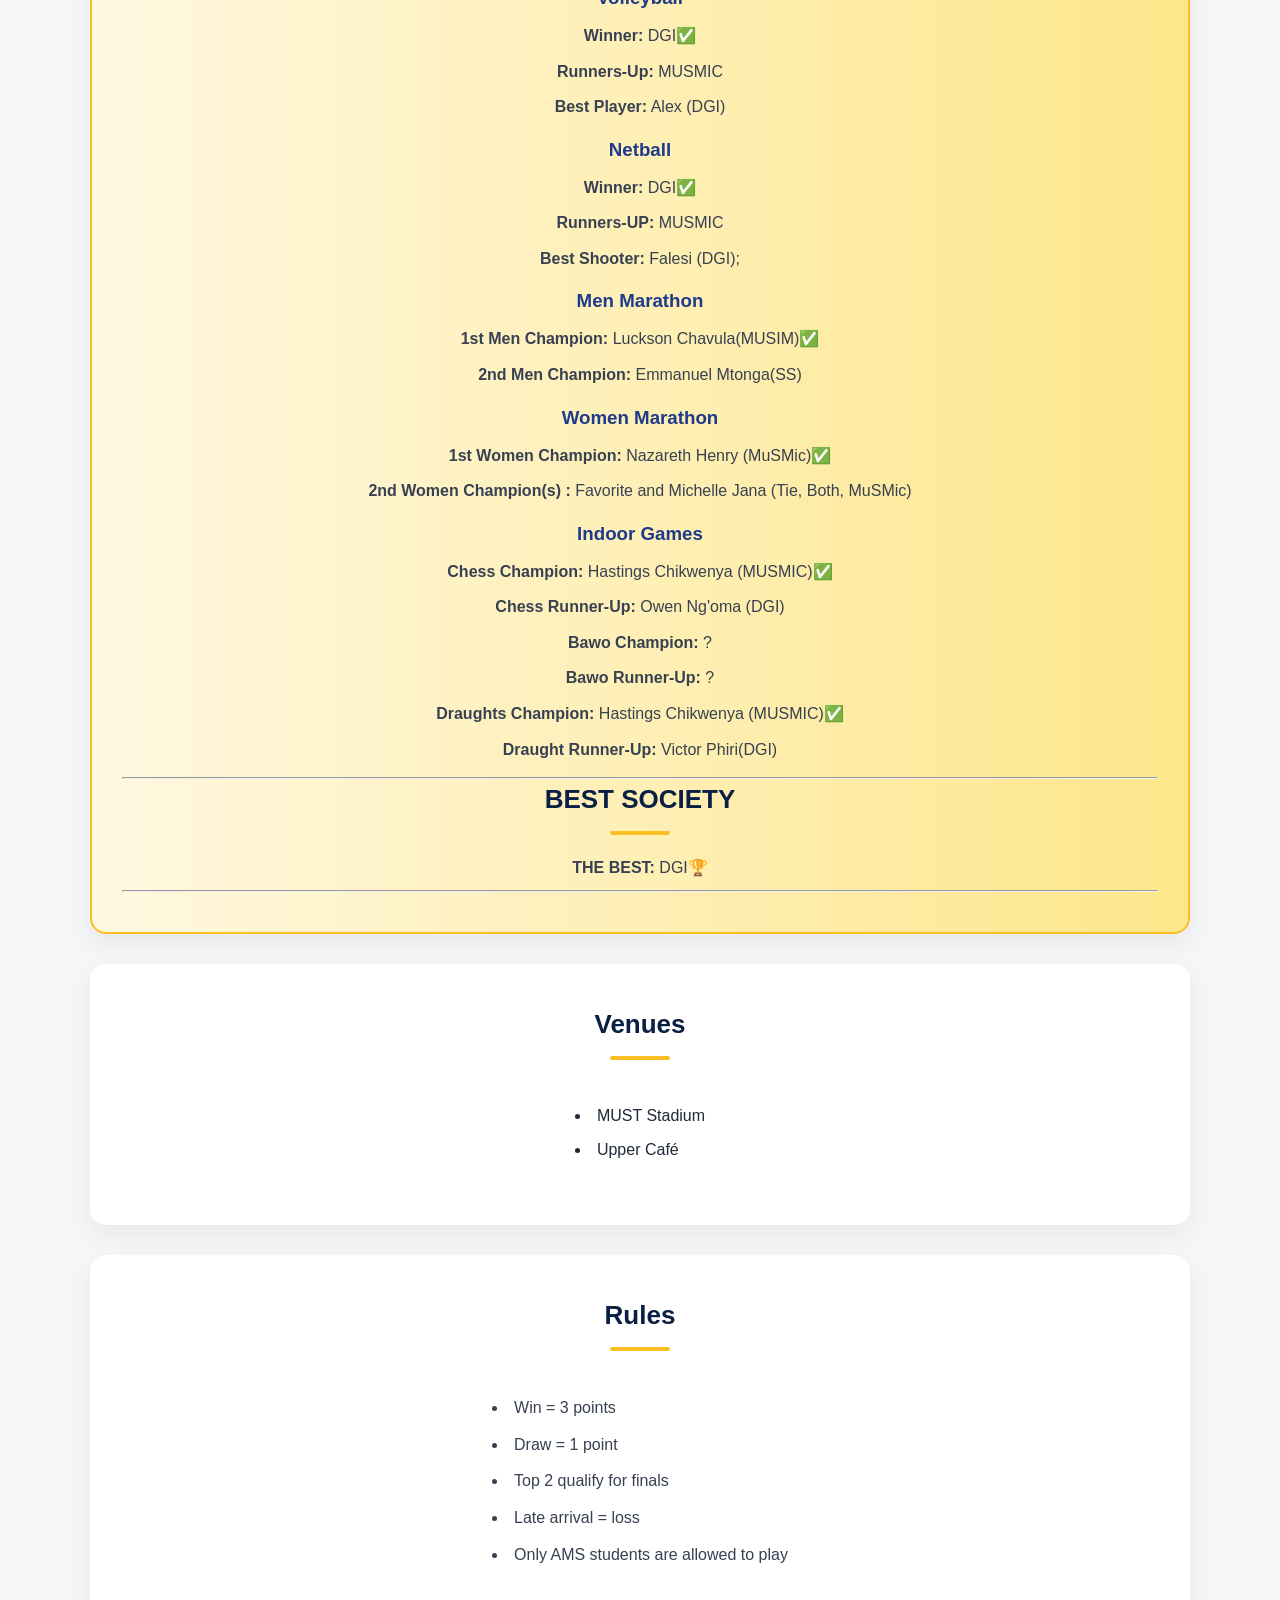
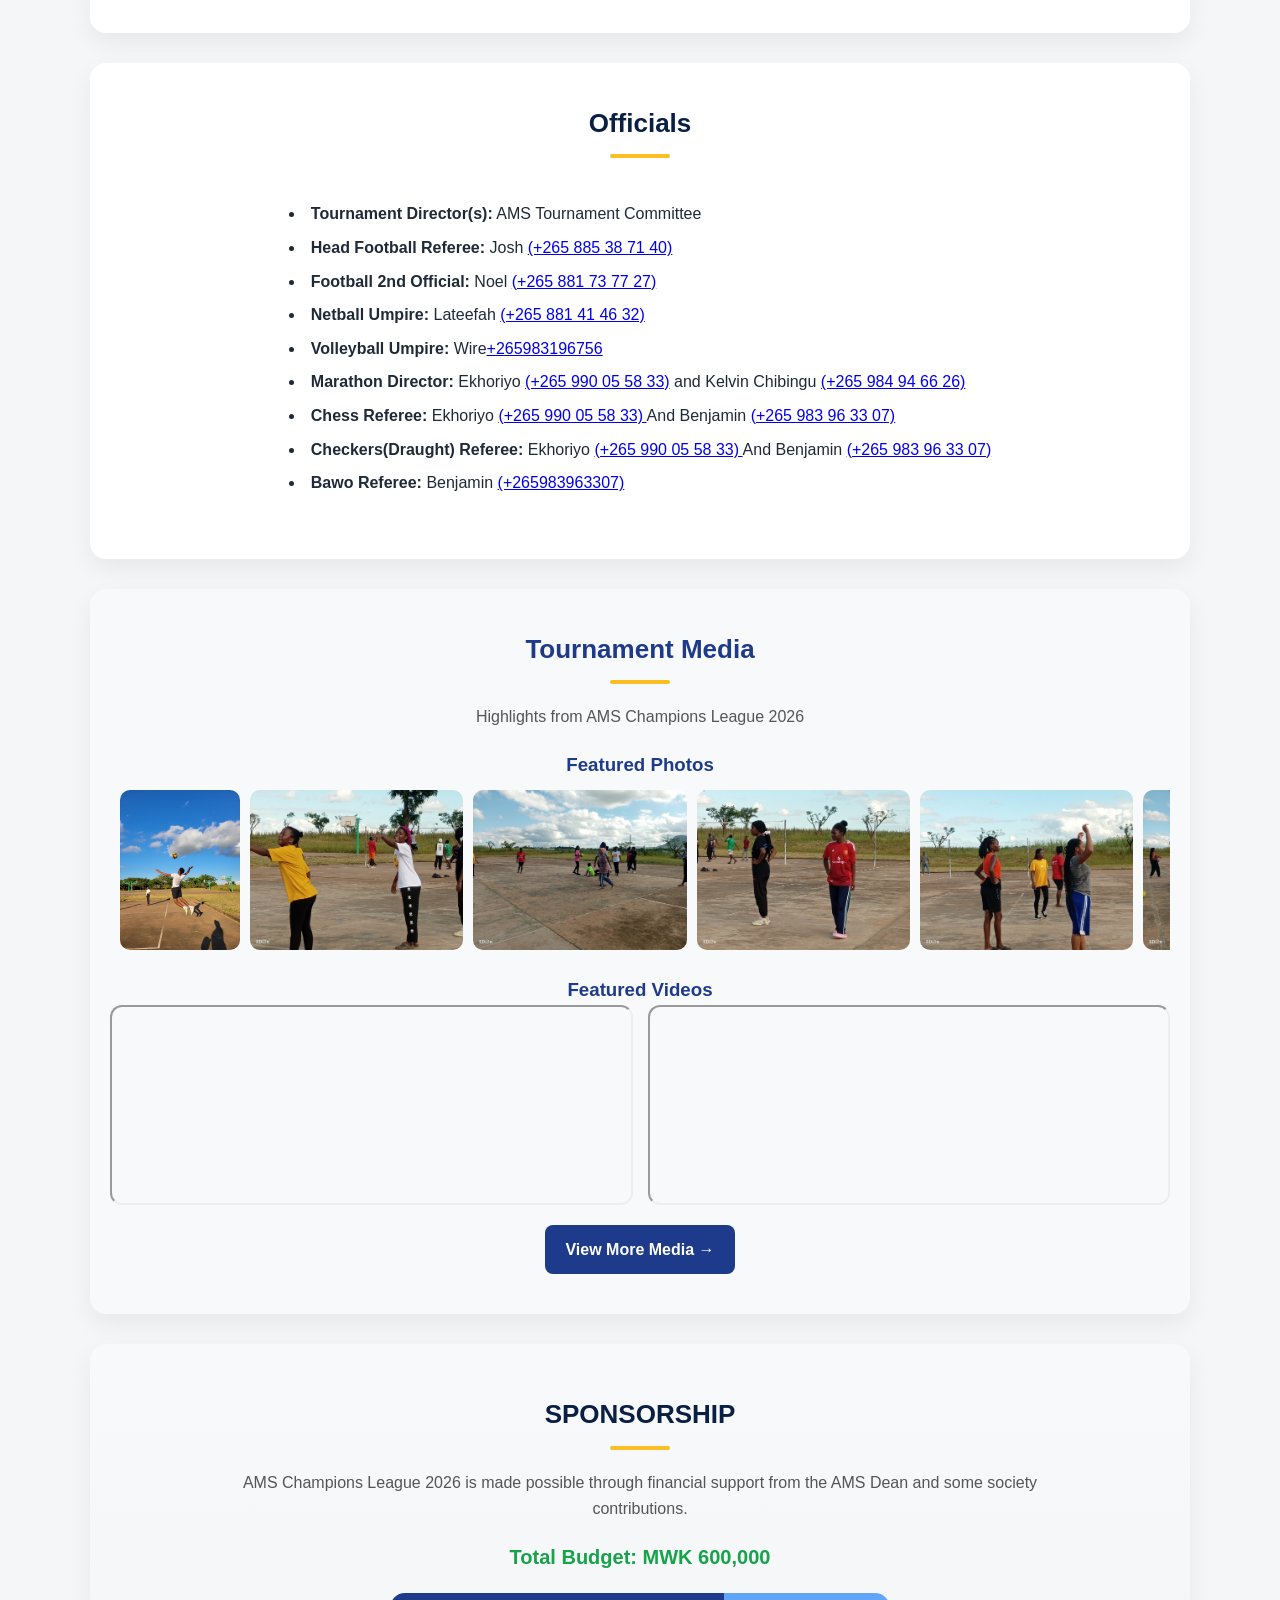
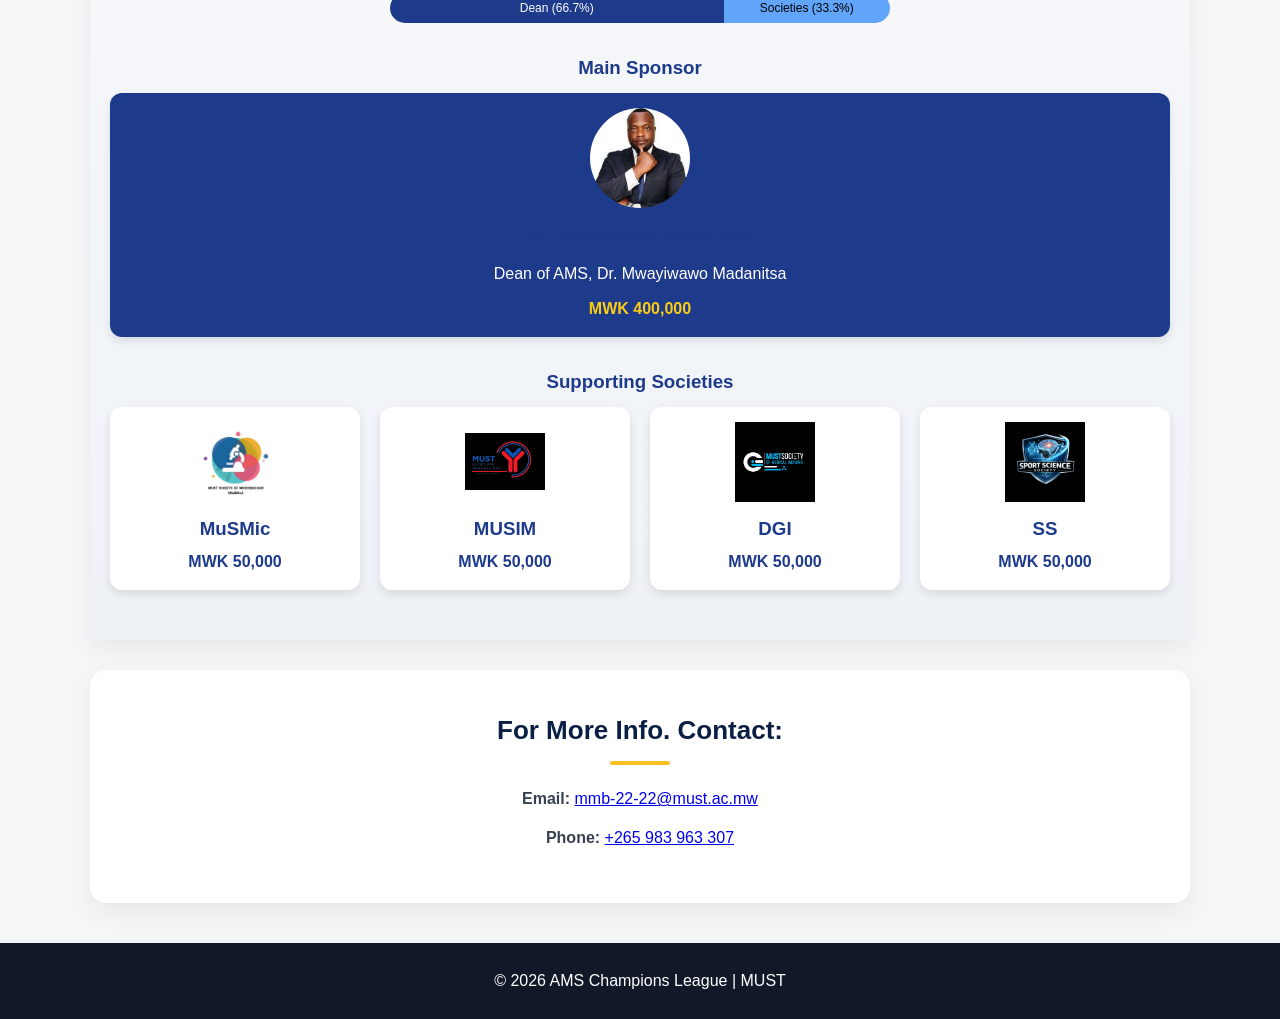
==== commit 607095b6: "Update index.html" ====
--- a/index.html
+++ b/index.html
@@ -192,7 +192,7 @@
         <li>DGI 1 - 1 SS</li>
         <li>SS 1 - 0 MUSIM</li>
         <li>DGI 1 - 1 MuSMic</li>
-        <li><strong>Final:</strong> SS - DGI</li>
+        <li><strong>Final:</strong> SS 0 - 0 DGI✅</li>
       </ul>
       <section id="standings">
         <h2>Football Standings</h2>
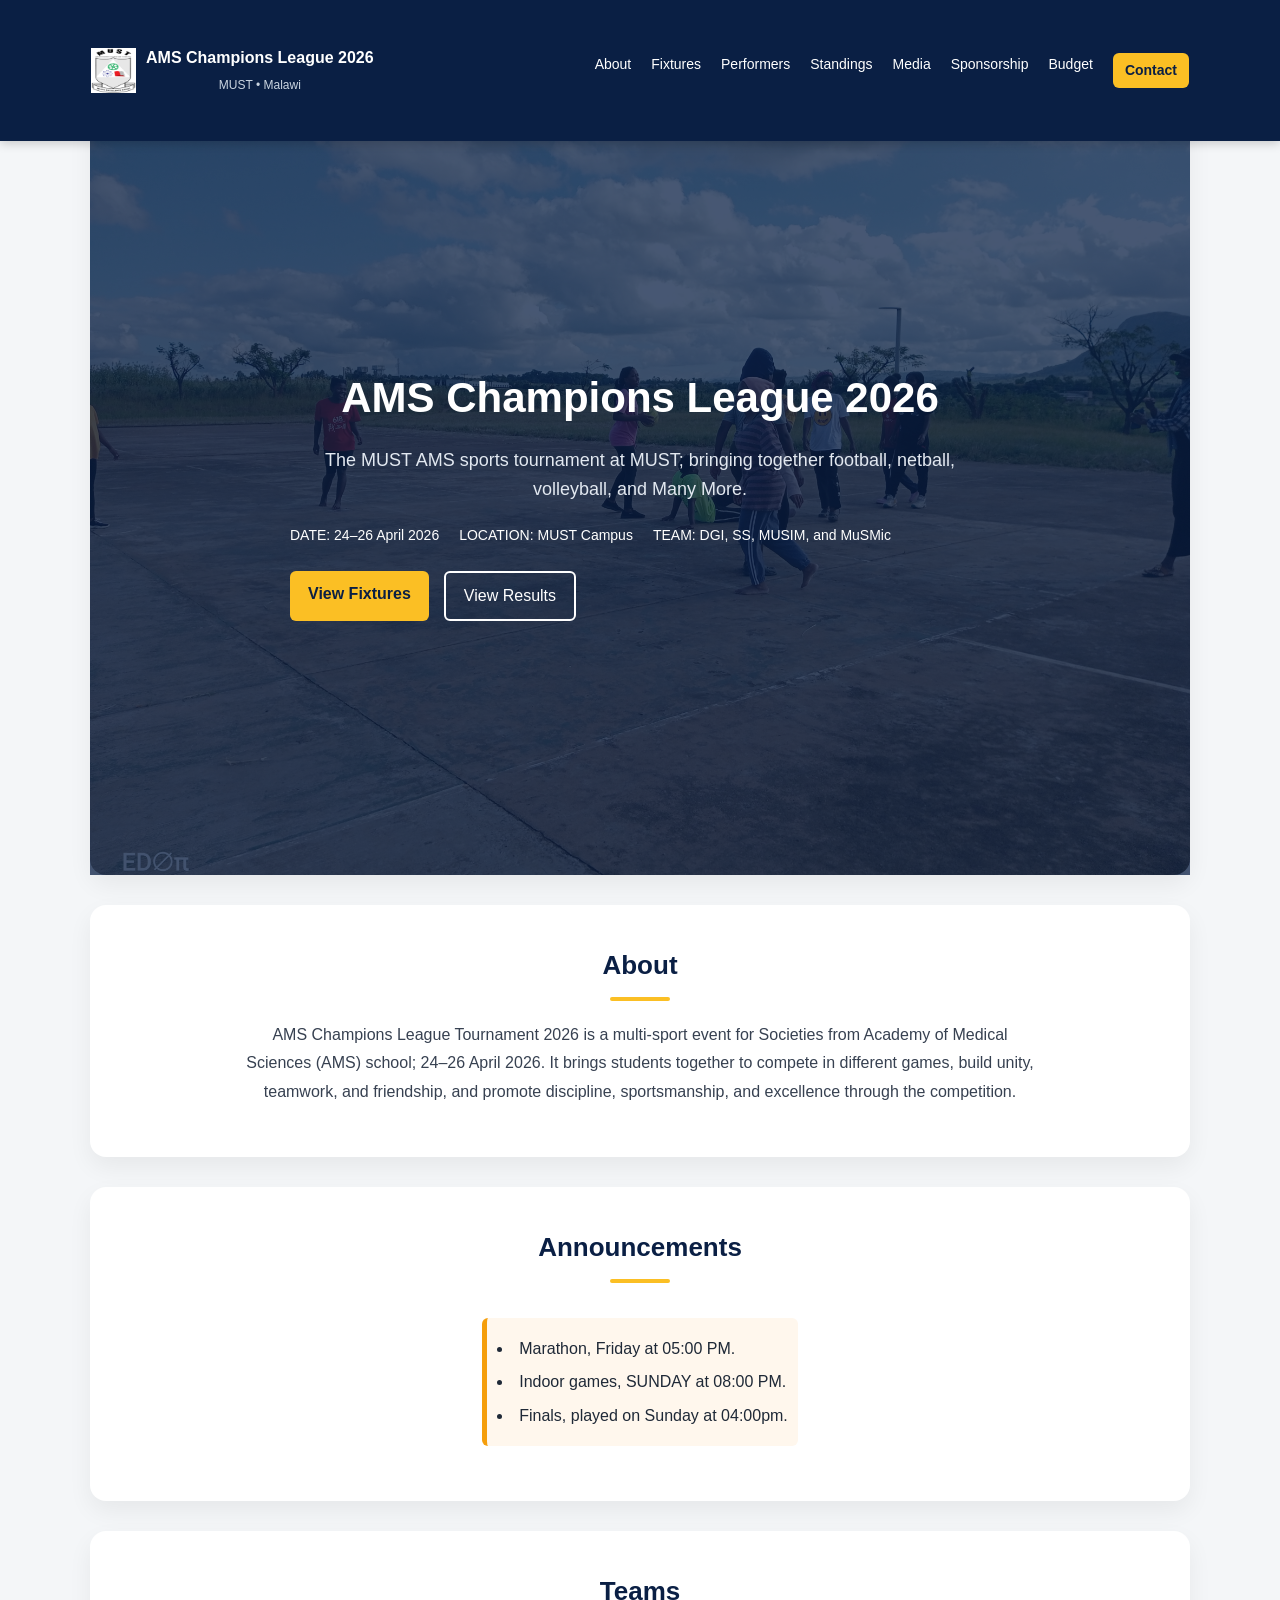
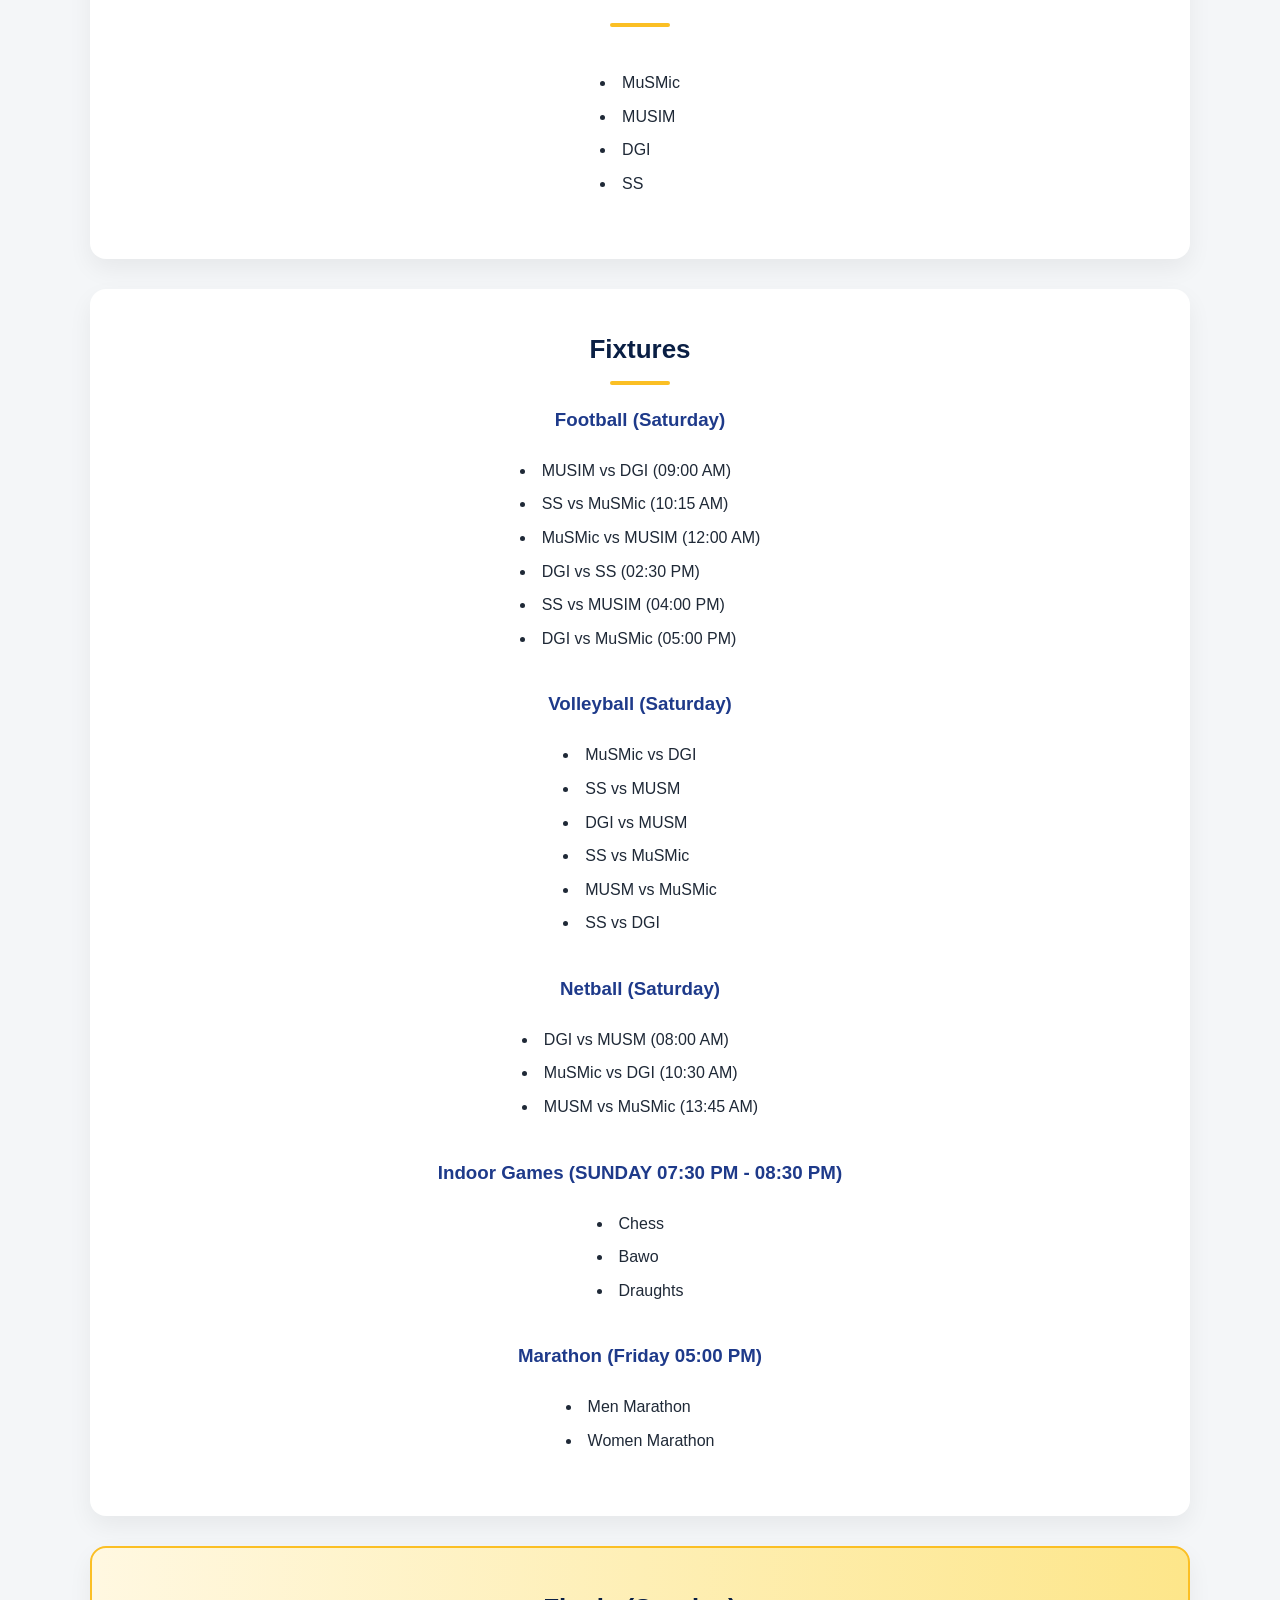
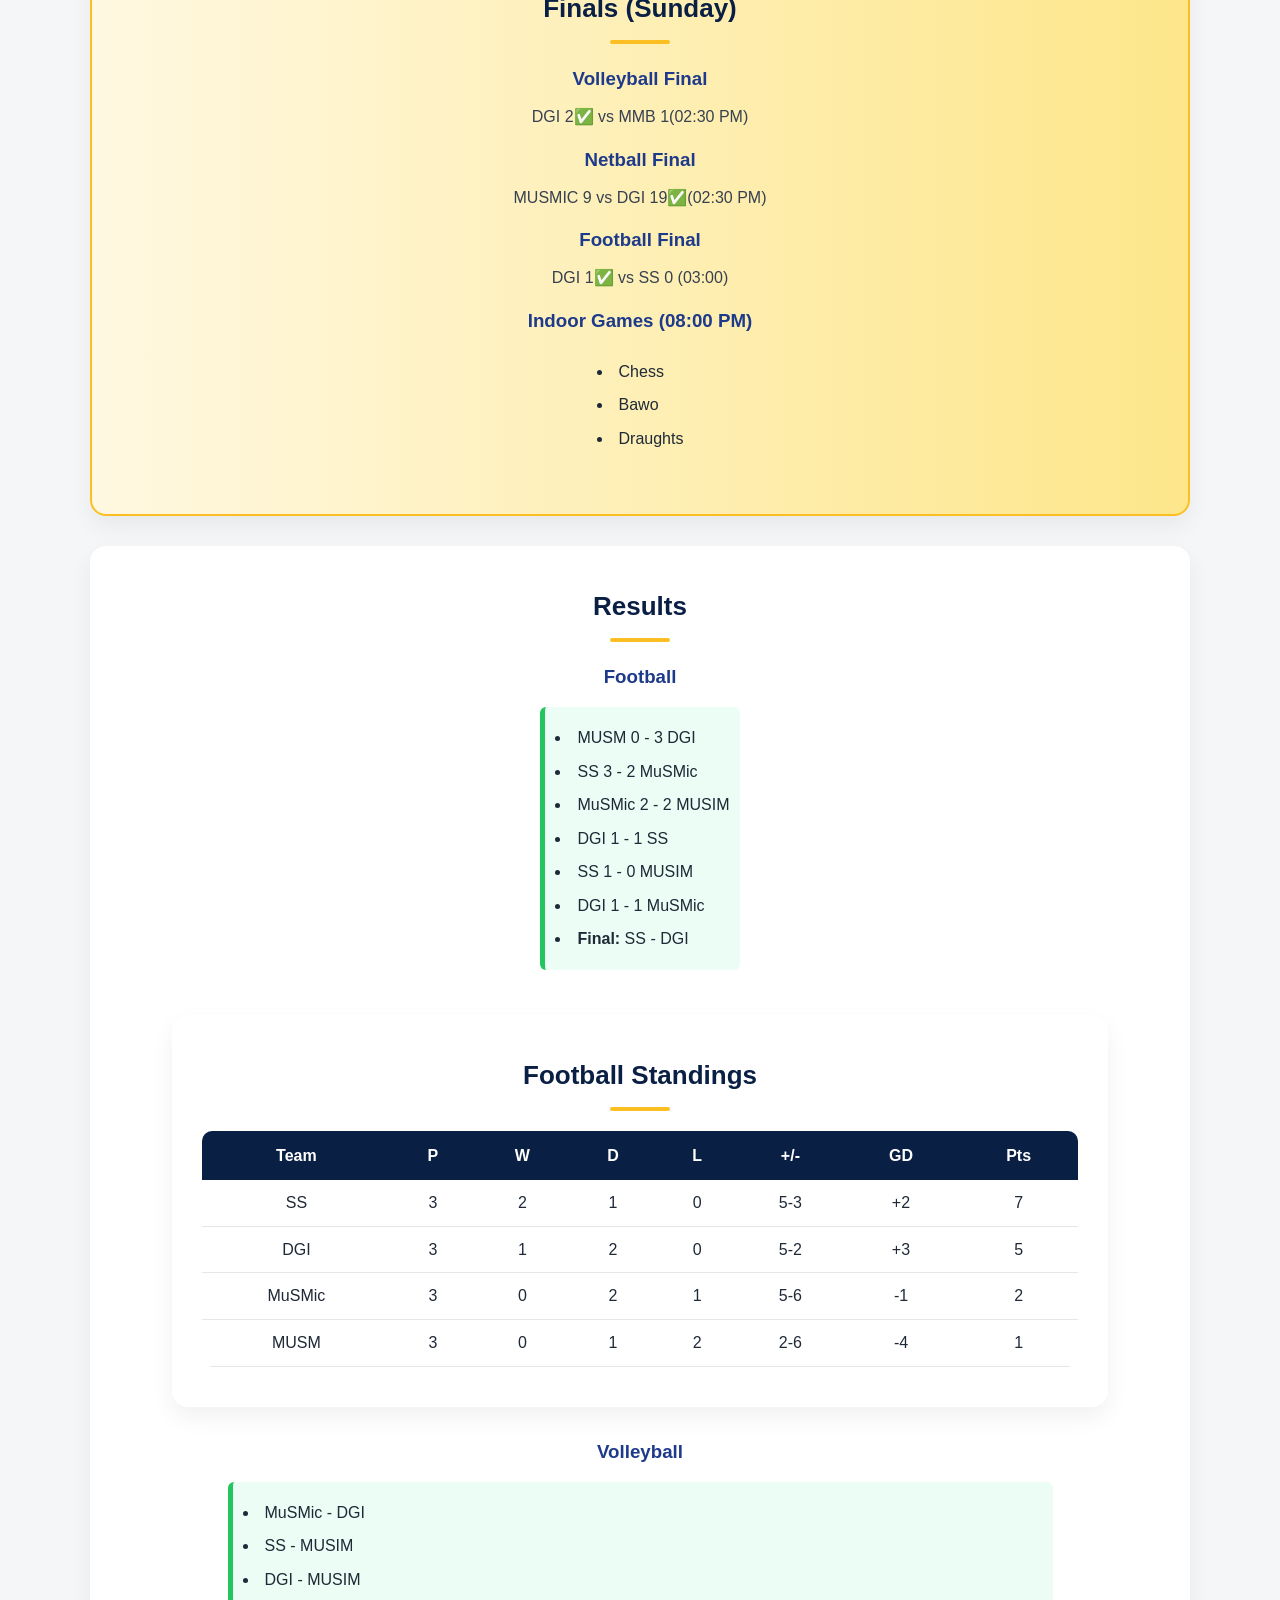
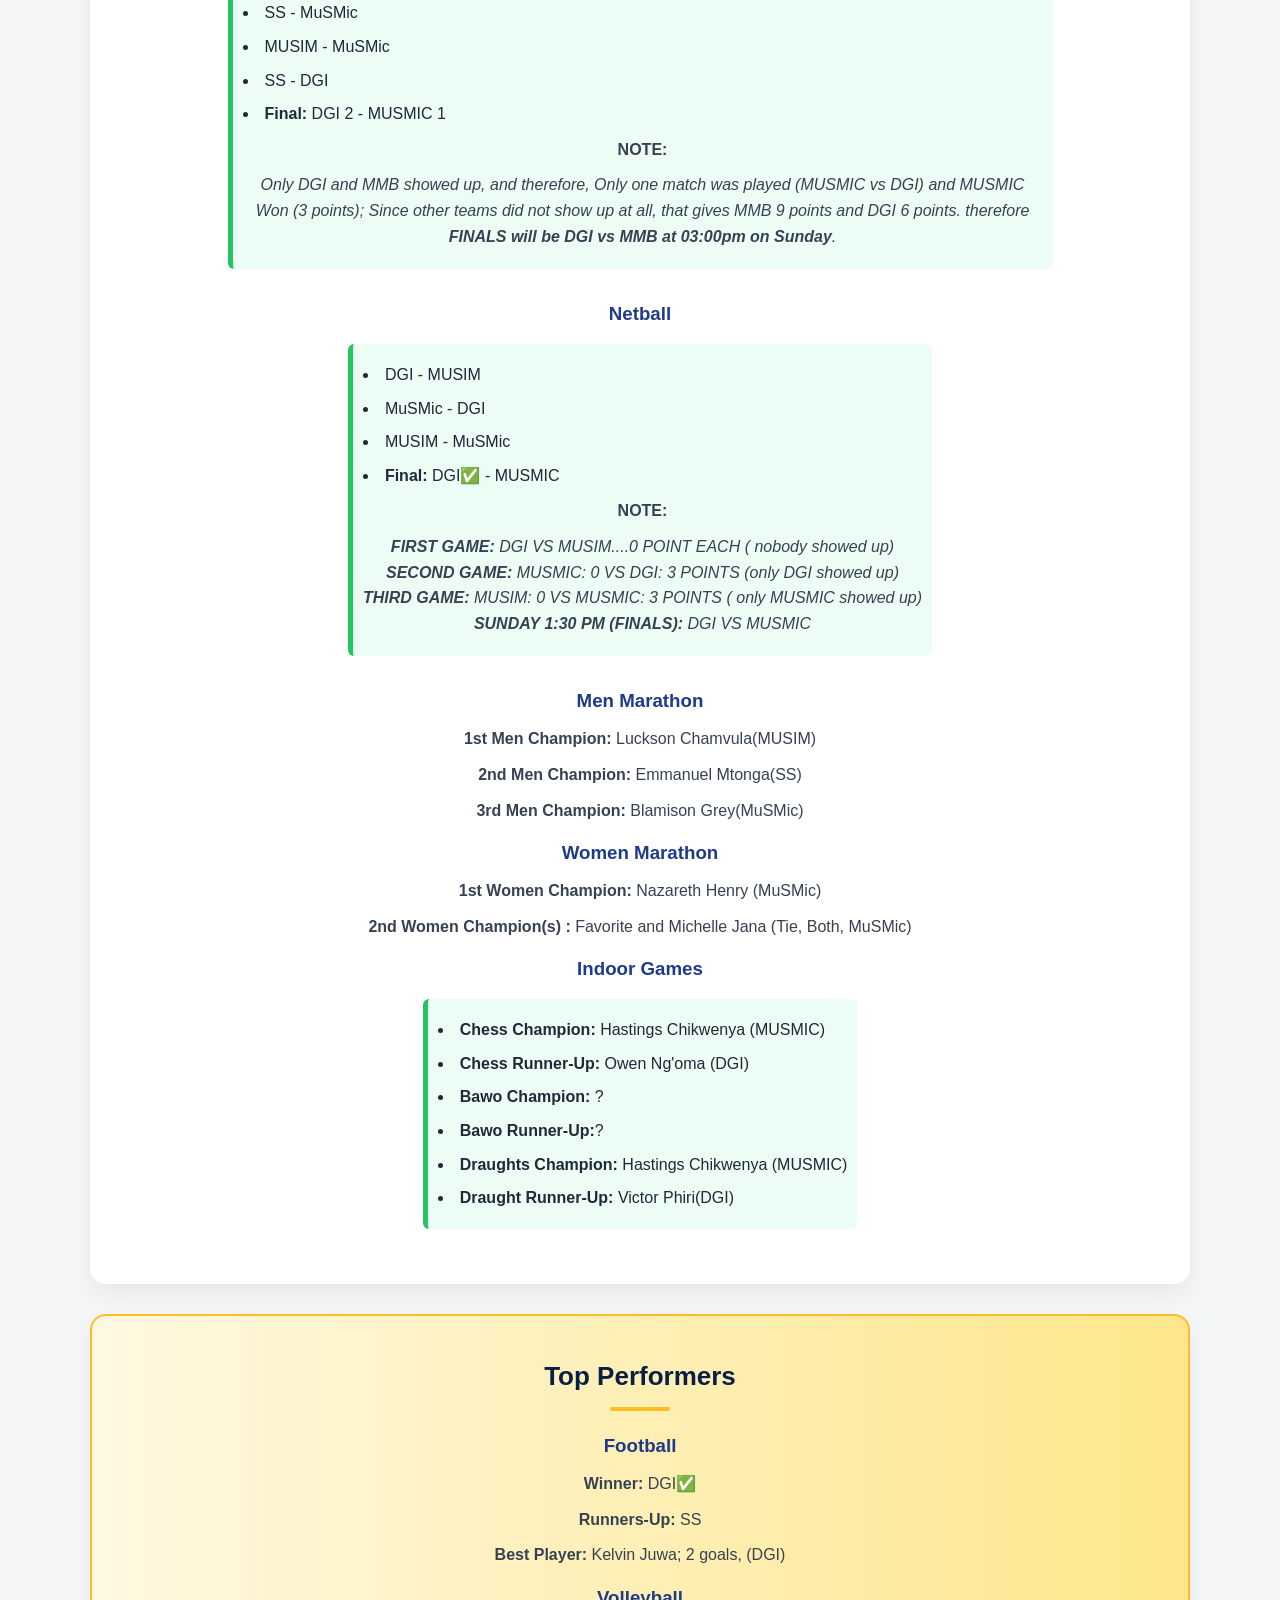
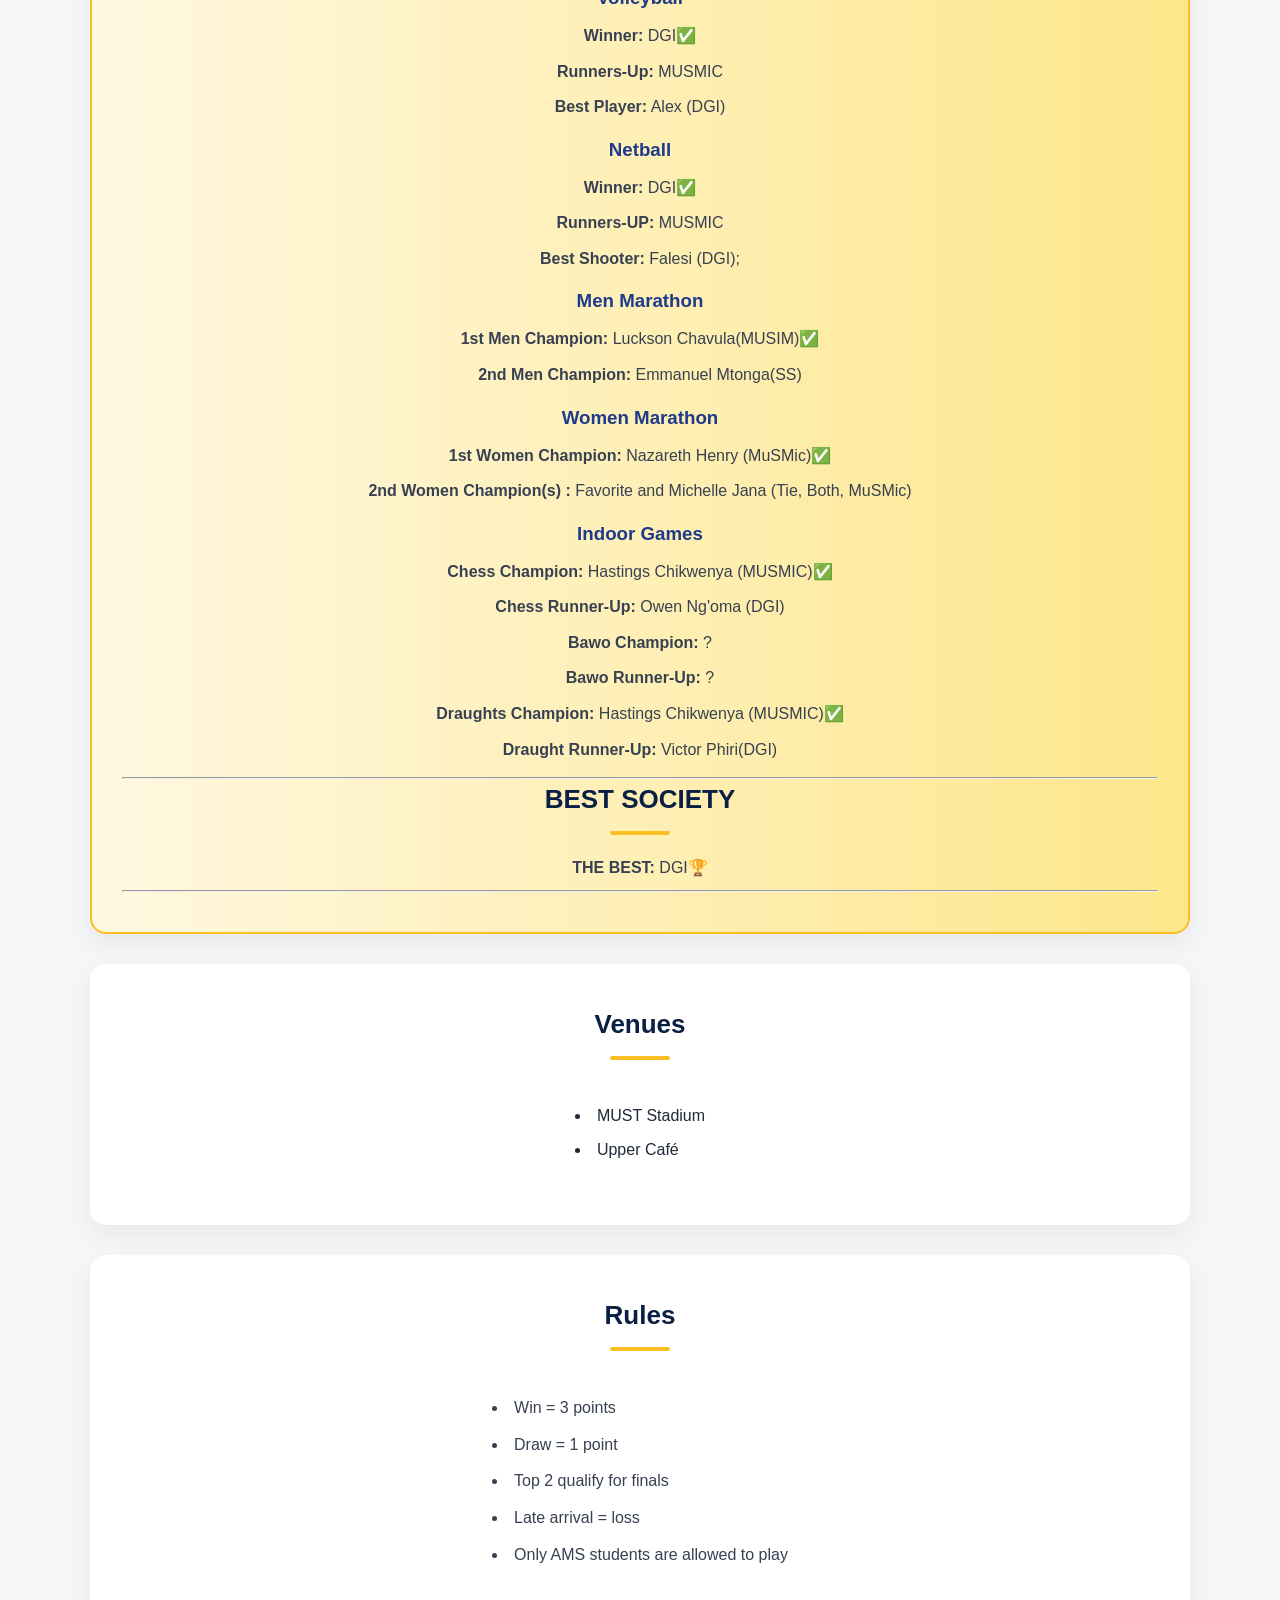
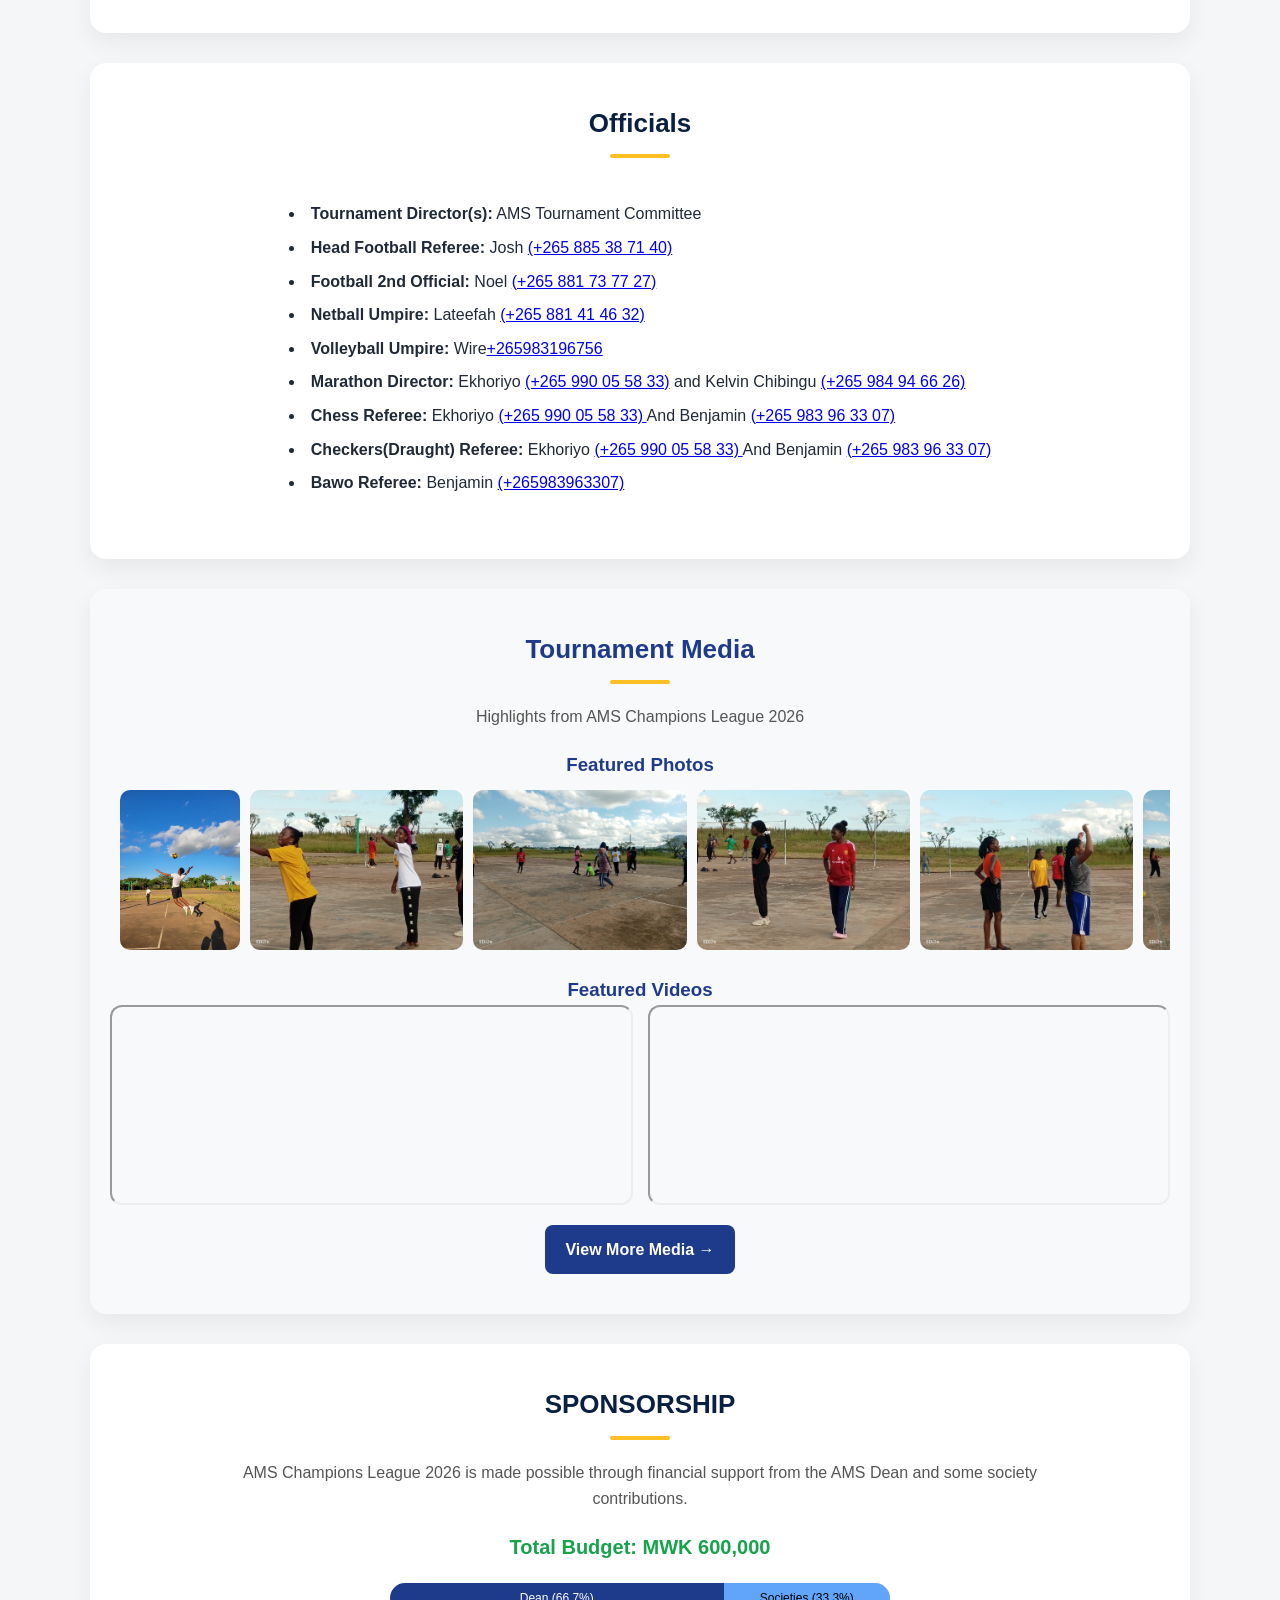
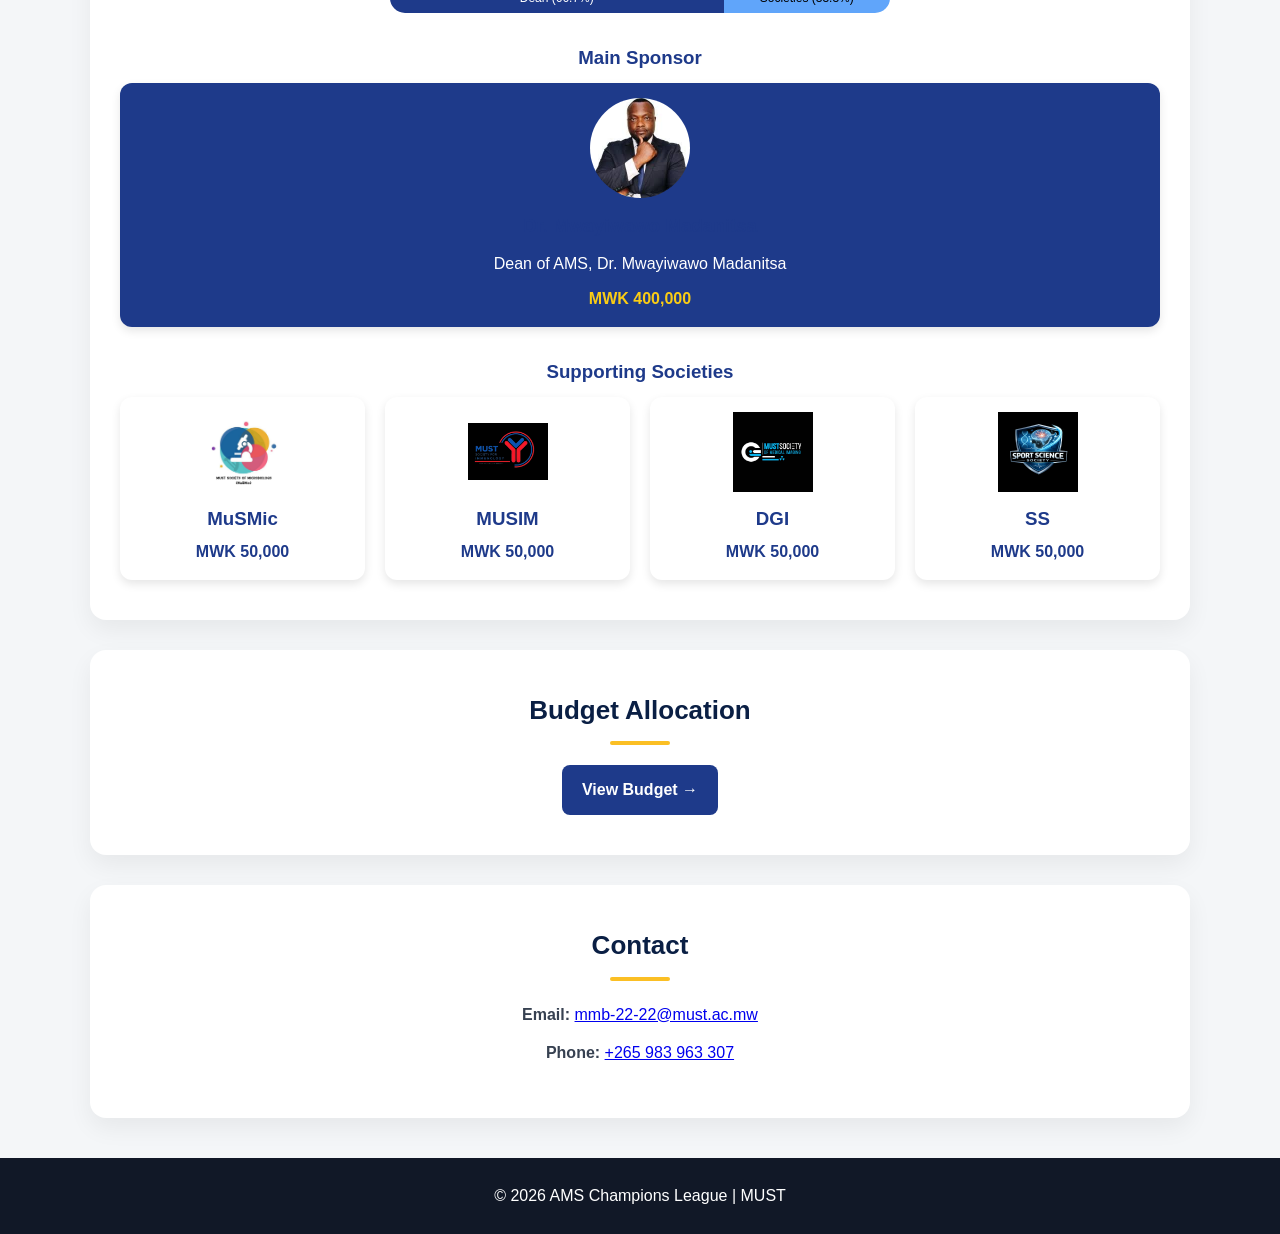
==== commit 2ba98cac: "Add files via upload" ====
--- a/index.html
+++ b/index.html
@@ -48,10 +48,11 @@
         <nav class="nav-links">
           <a href="#about">About</a>
           <a href="#fixtures">Fixtures</a>
-          <a href="#results">Results</a>
+          <a href="#performers">Performers</a>
           <a href="#standings">Standings</a>
           <a href="#media">Media</a>
-          <a href="#sponsors">Sponsorship</a>
+          <a href="#sponsorship">Sponsorship</a>
+          <a href="#budget">Budget</a>
           <a href="#contact" class="nav-cta">Contact</a>
         </nav>
       </div>
@@ -65,13 +66,13 @@
         <h1>AMS Champions League 2026</h1>
         <p class="hero-subtitle">
           The MUST AMS sports tournament at MUST; bringing together football,
-          netball, volleyball, and Many More...
+          netball, volleyball, and Many More.
         </p>
 
         <div class="hero-info">
-          <span><strong>DATE:</strong> 24–26 April 2026</span>
-          <span><strong>LOCATION:</strong> MUST Campus</span>
-          <span><strong>TEAMS:</strong> DGI, SS, MUSIM & MuSMic </span>
+          <span>DATE: 24–26 April 2026</span>
+          <span>LOCATION: MUST Campus</span>
+          <span>TEAM: DGI, SS, MUSIM, and MuSMic </span>
         </div>
 
         <div class="hero-buttons">
@@ -192,7 +193,7 @@
         <li>DGI 1 - 1 SS</li>
         <li>SS 1 - 0 MUSIM</li>
         <li>DGI 1 - 1 MuSMic</li>
-        <li><strong>Final:</strong> SS 0 - 0 DGI✅</li>
+        <li><strong>Final:</strong> SS - DGI</li>
       </ul>
       <section id="standings">
         <h2>Football Standings</h2>
@@ -467,12 +468,12 @@
     </section>
 
     <!-- ===== SPONSORS / FUNDING (PRO) ===== -->
-    <section id="sponsors">
+    <section id="sponsorship">
       <h2>SPONSORSHIP</h2>
 
       <p class="sponsor-intro">
-        AMS Champions League 2026 is made possible through financial
-        support from the AMS Dean and some society contributions.
+        AMS Champions League 2026 is made possible through financial support
+        from the AMS Dean and some society contributions.
       </p>
 
       <!-- TOTAL -->
@@ -528,9 +529,17 @@
         </div>
       </div>
     </section>
+
+    <!-- Budget allocation -->
+    <section id="budget">
+      <h2>Budget Allocation</h2>
+      <div class="more-media">
+        <a href="budget.html" class="more-btn">View Budget →</a>
+      </div>
+    </section>
     <!-- ===== CONTACT ===== -->
     <section id="contact">
-      <h2>For More Info. Contact:</h2>
+      <h2>Contact</h2>
       <p>
         <strong>Email:</strong>
         <a href="mailto:mmb-22-22@must.ac.mw">mmb-22-22@must.ac.mw</a>
--- a/styles.css
+++ b/styles.css
@@ -790,3 +790,43 @@
 .footer-links a:hover {
   text-decoration: underline;
 }
+
+.budget-summary {
+  display: grid;
+  grid-template-columns: repeat(auto-fit, minmax(200px, 1fr));
+  gap: 20px;
+  margin-bottom: 30px;
+}
+
+.card {
+  background: white;
+  padding: 20px;
+  border-radius: 15px;
+  box-shadow: 0 5px 15px rgba(0, 0, 0, 0.1);
+}
+
+.card h3 {
+  font-size: 16px;
+  color: #555;
+}
+
+.card p {
+  font-size: 22px;
+  font-weight: bold;
+}
+
+.search-box {
+  padding: 10px;
+  width: 100%;
+  margin-bottom: 15px;
+}
+
+.bar {
+  height: 10px;
+  background: #22c55e;
+  border-radius: 5px;
+}
+
+.budget-actions {
+  margin-top: 20px;
+}
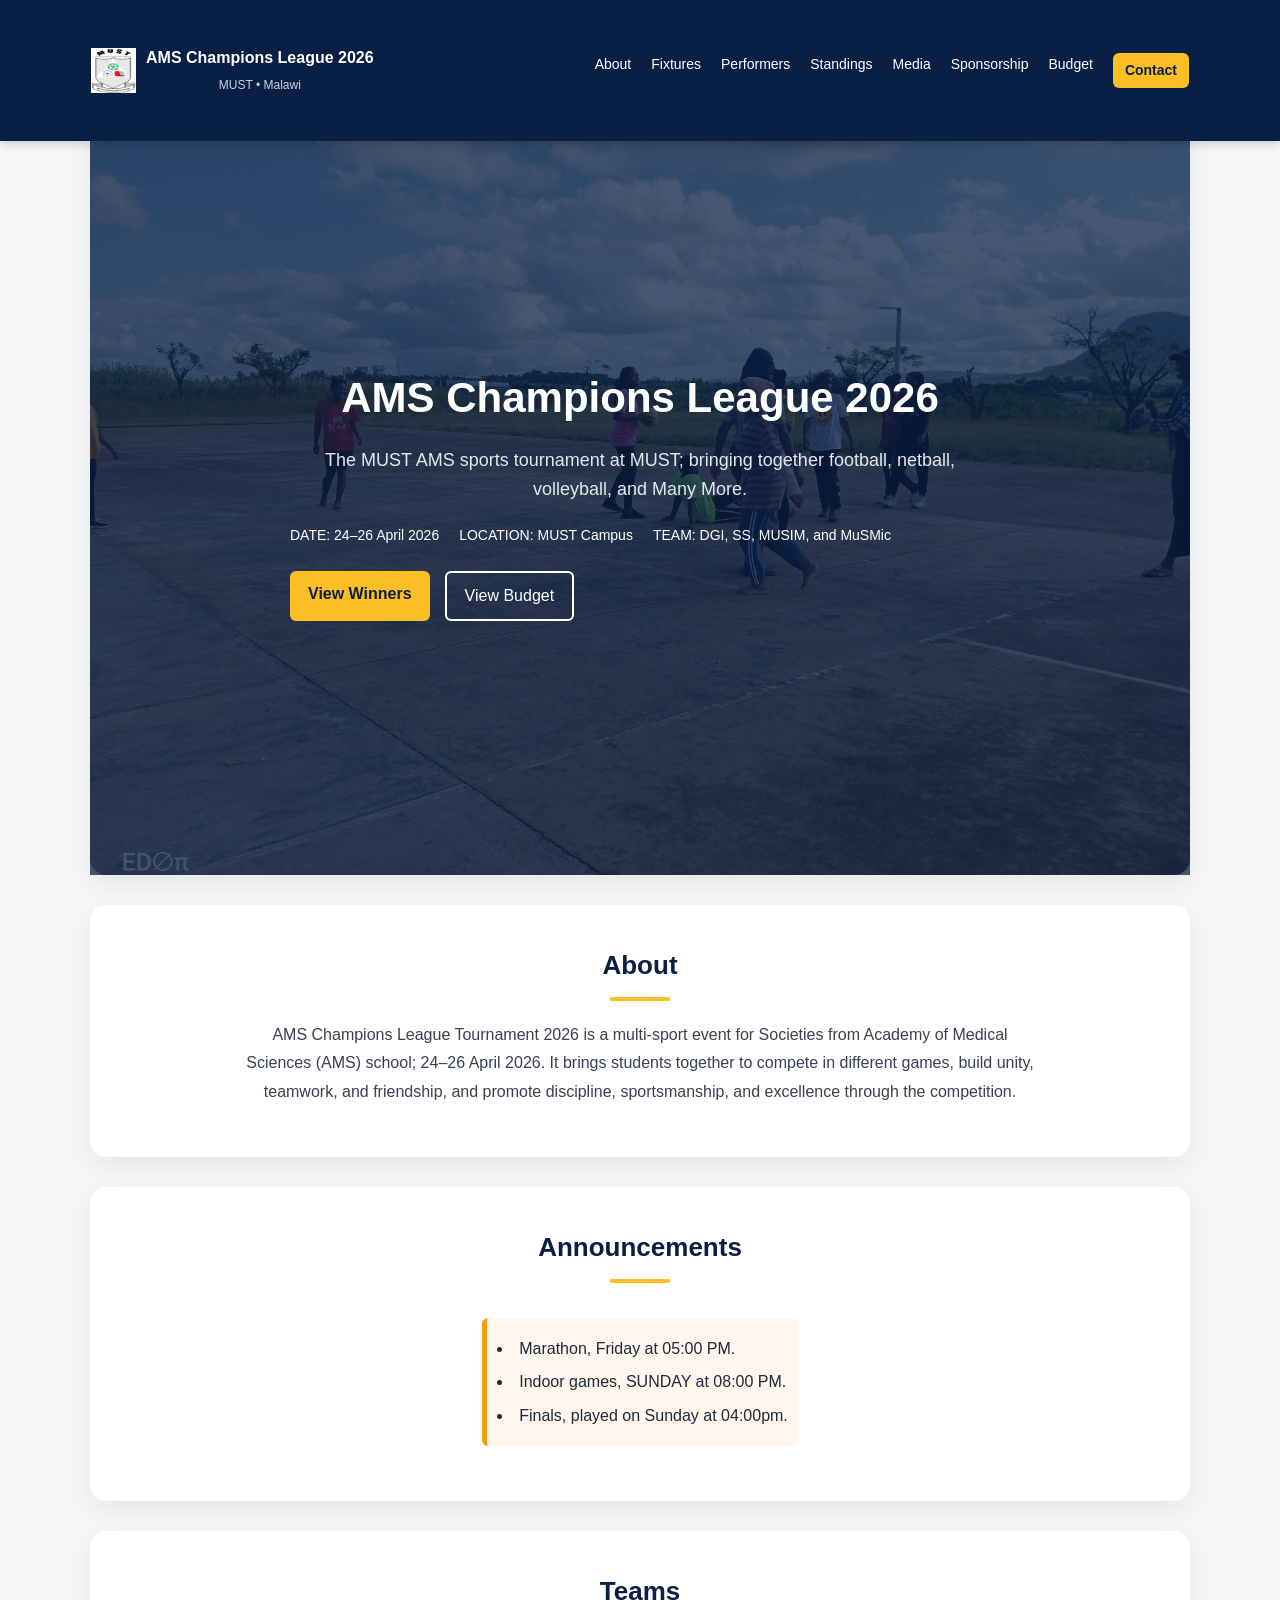
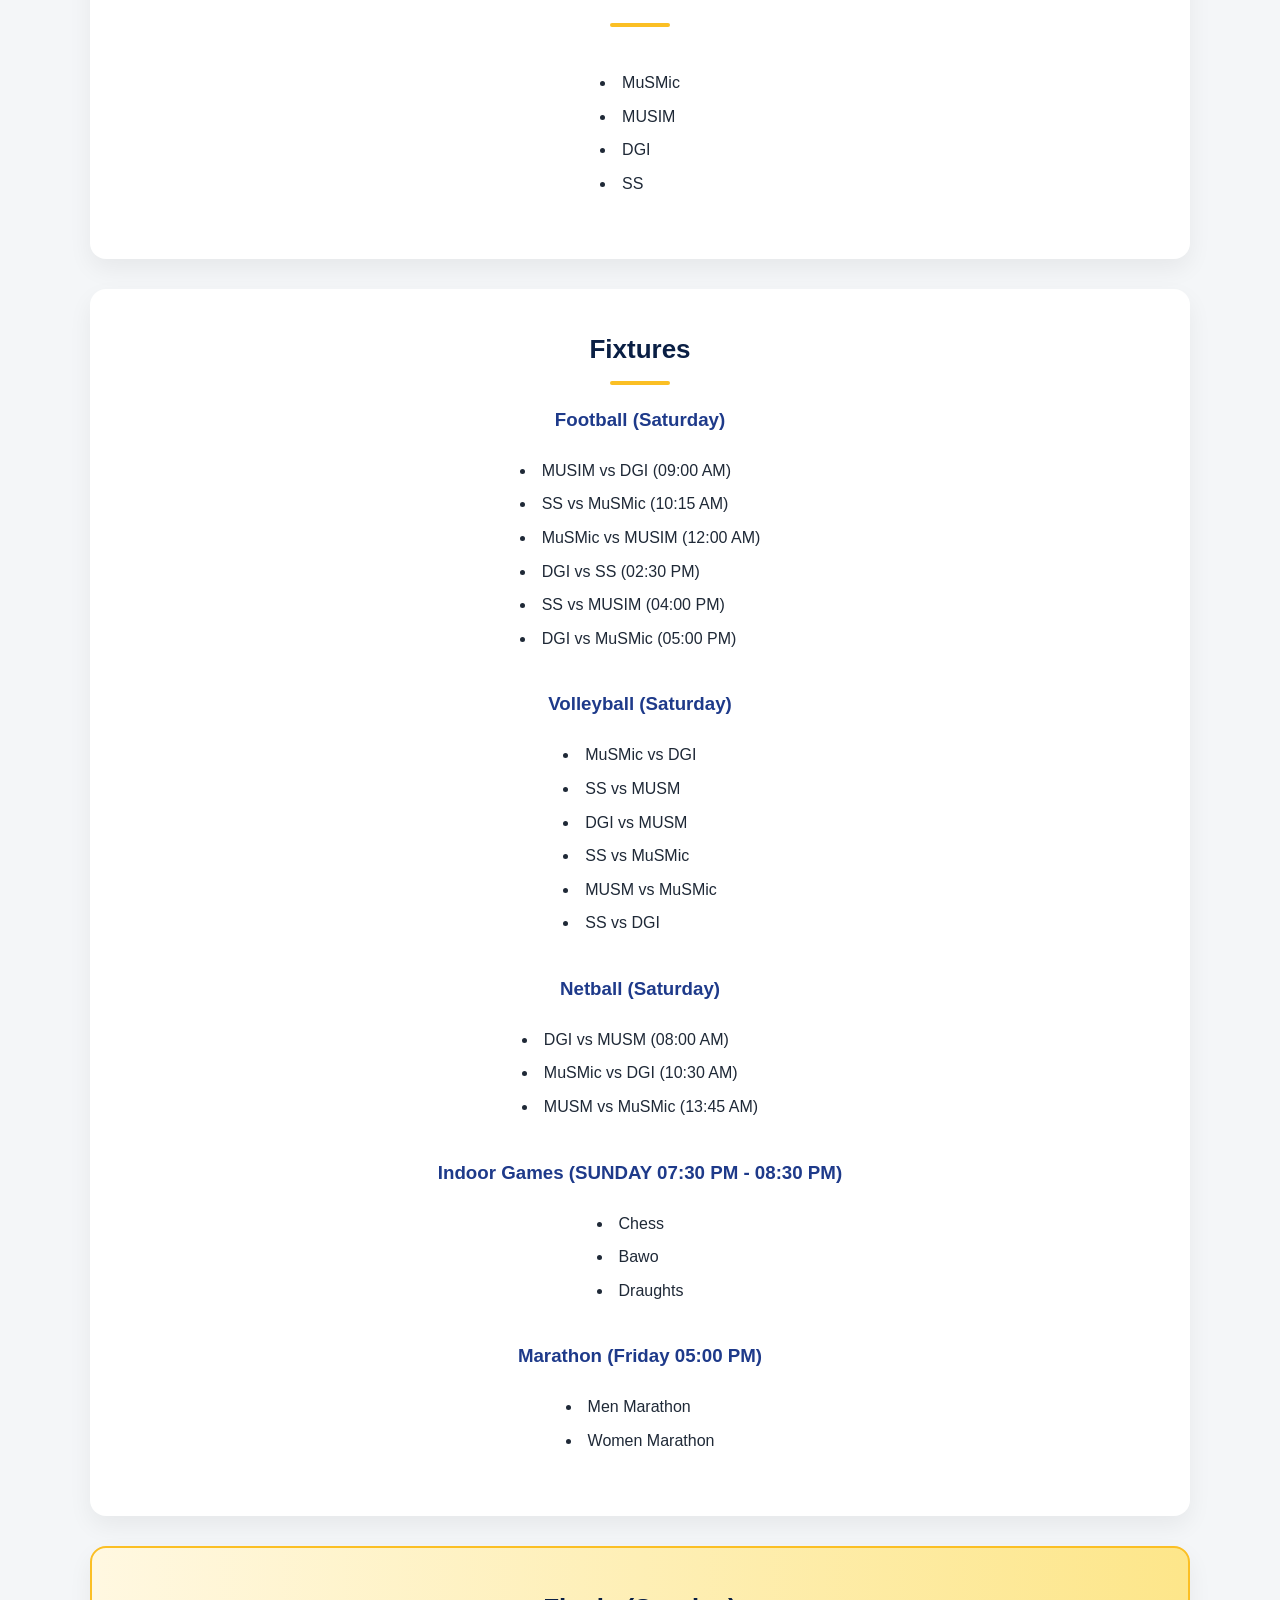
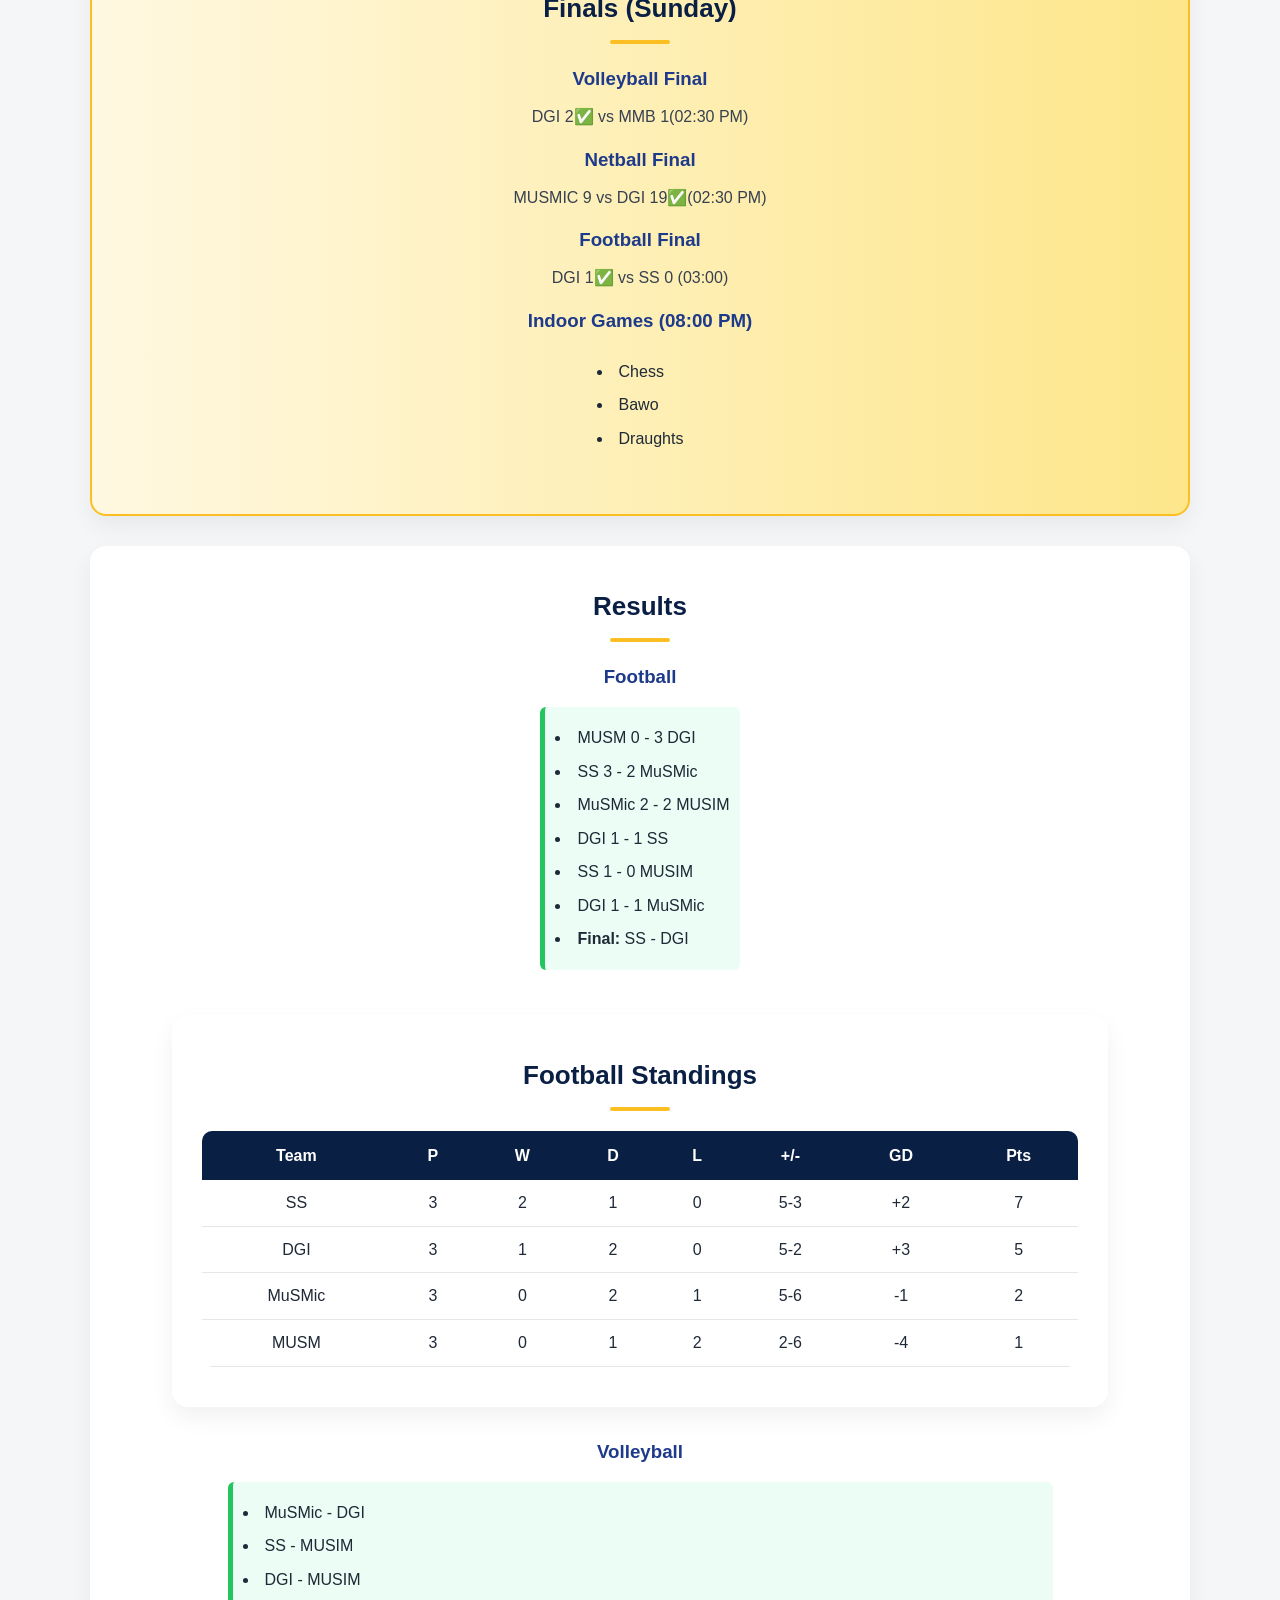
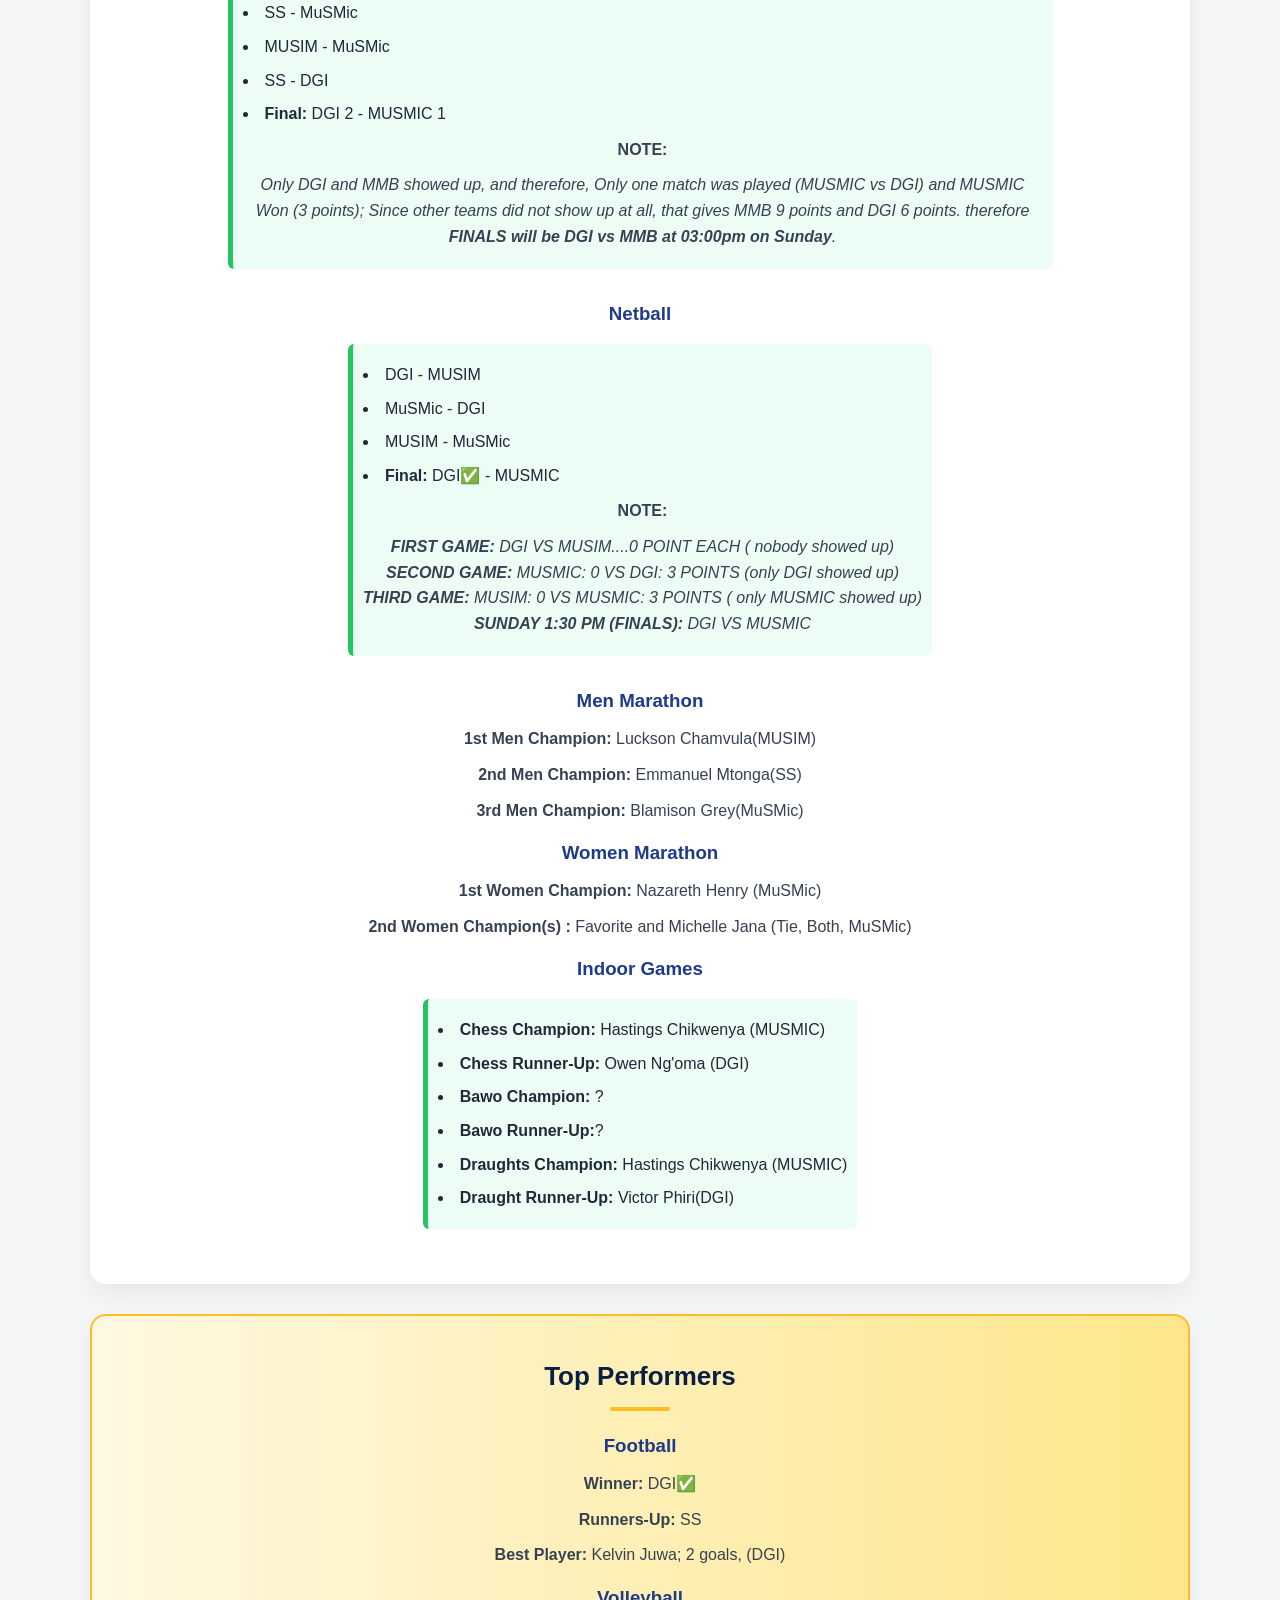
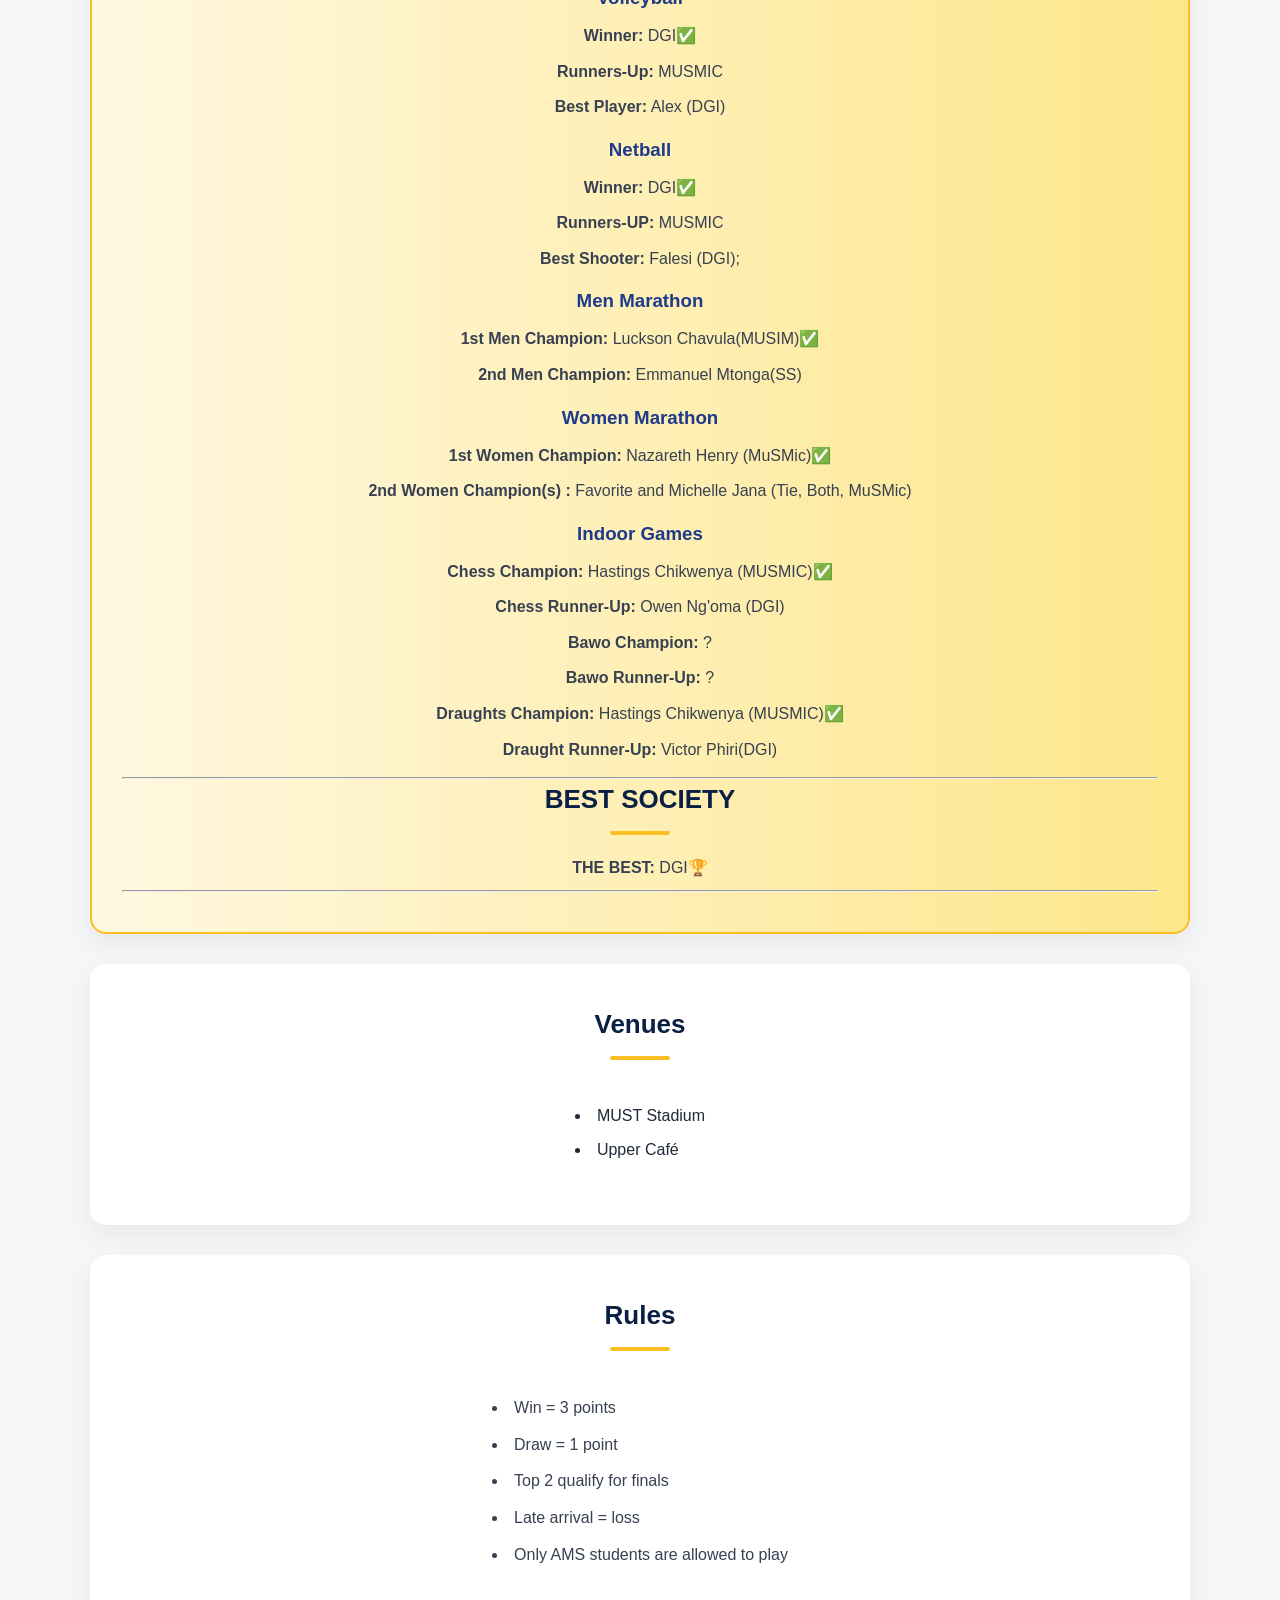
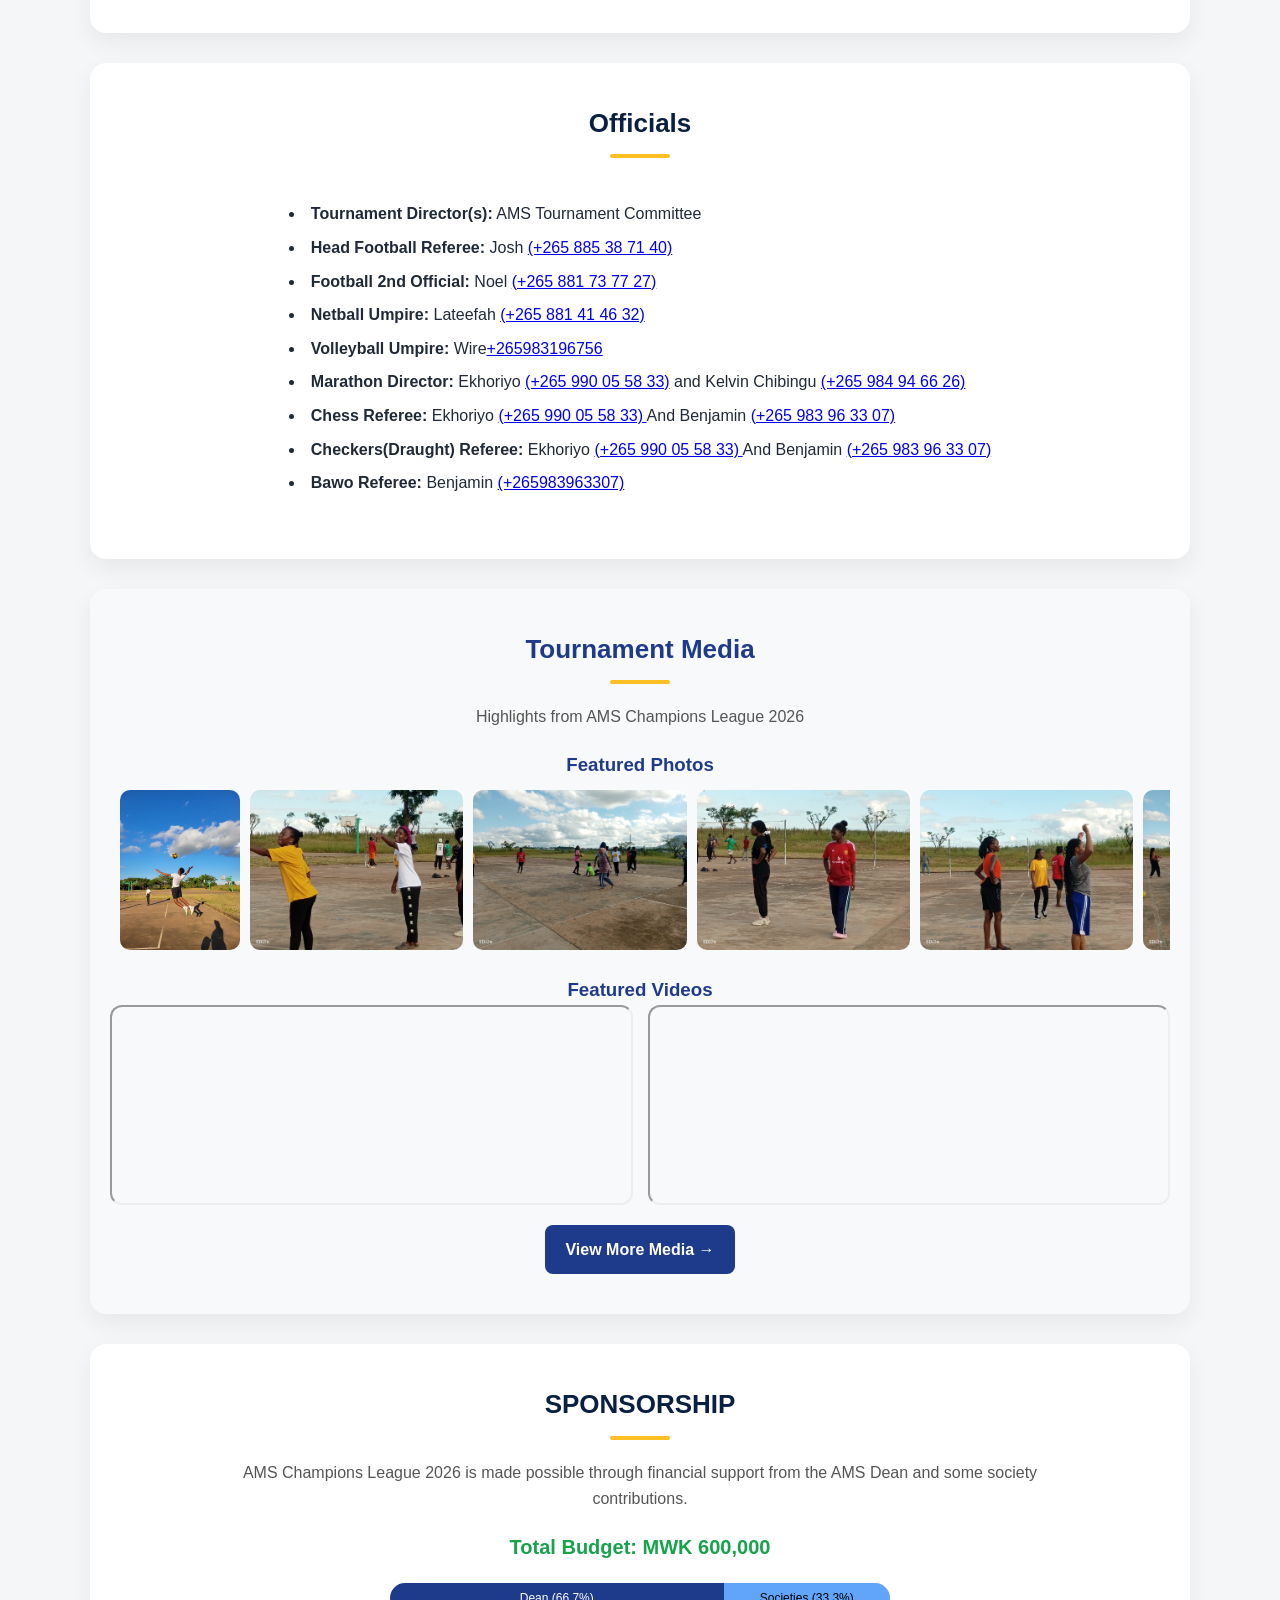
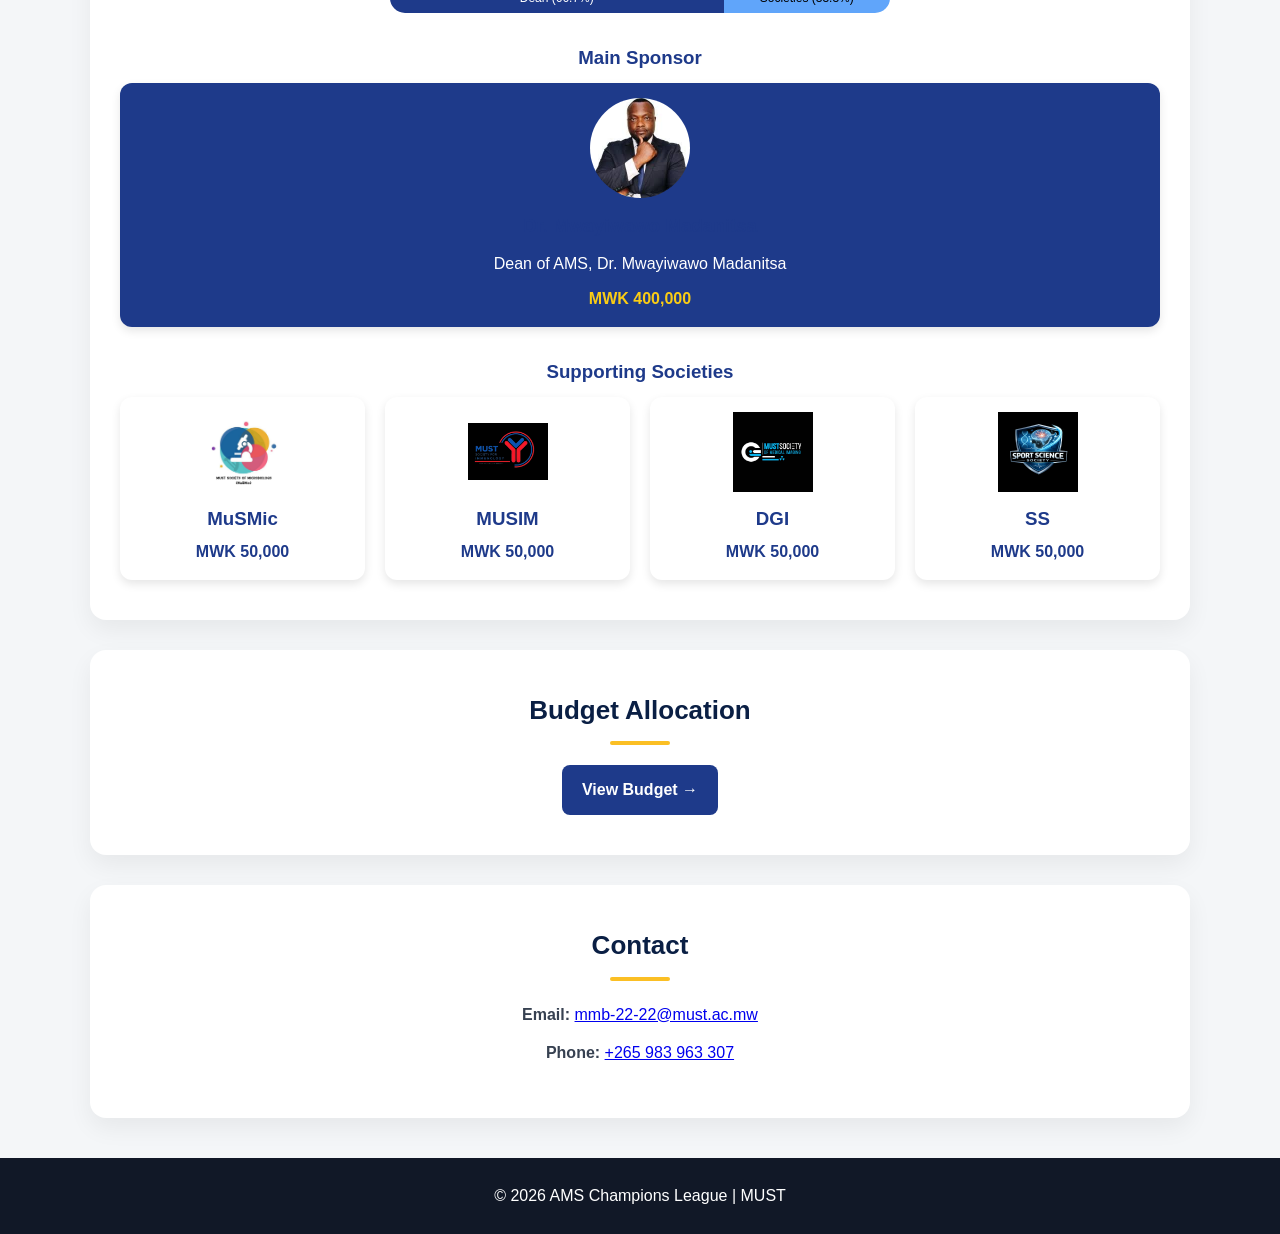
==== commit 100b2f13: "Add files via upload" ====
--- a/index.html
+++ b/index.html
@@ -76,8 +76,8 @@
         </div>
 
         <div class="hero-buttons">
-          <a href="#fixtures" class="btn-primary">View Fixtures</a>
-          <a href="#results" class="btn-secondary">View Results</a>
+          <a href="#performers" class="btn-primary">View Winners</a>
+          <a href="#budget" class="btn-secondary">View Budget</a>
         </div>
       </div>
     </section>
